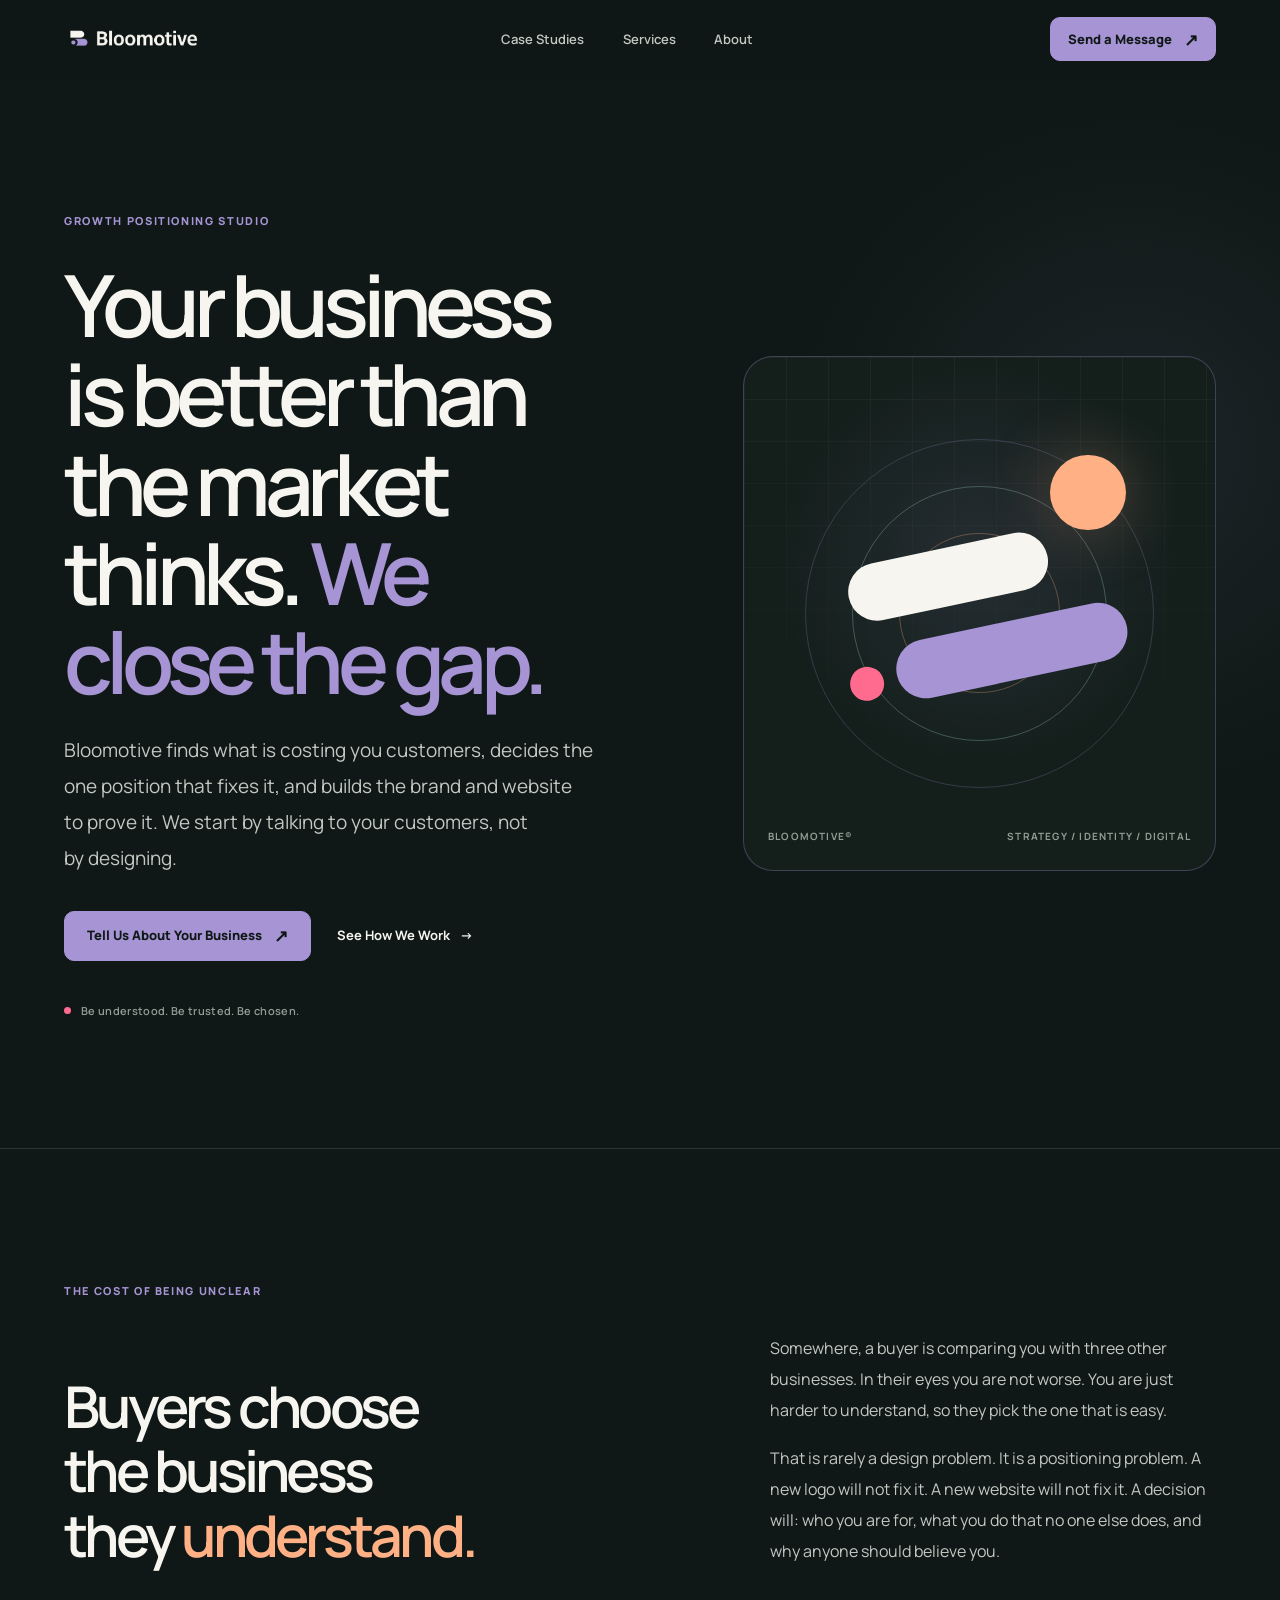
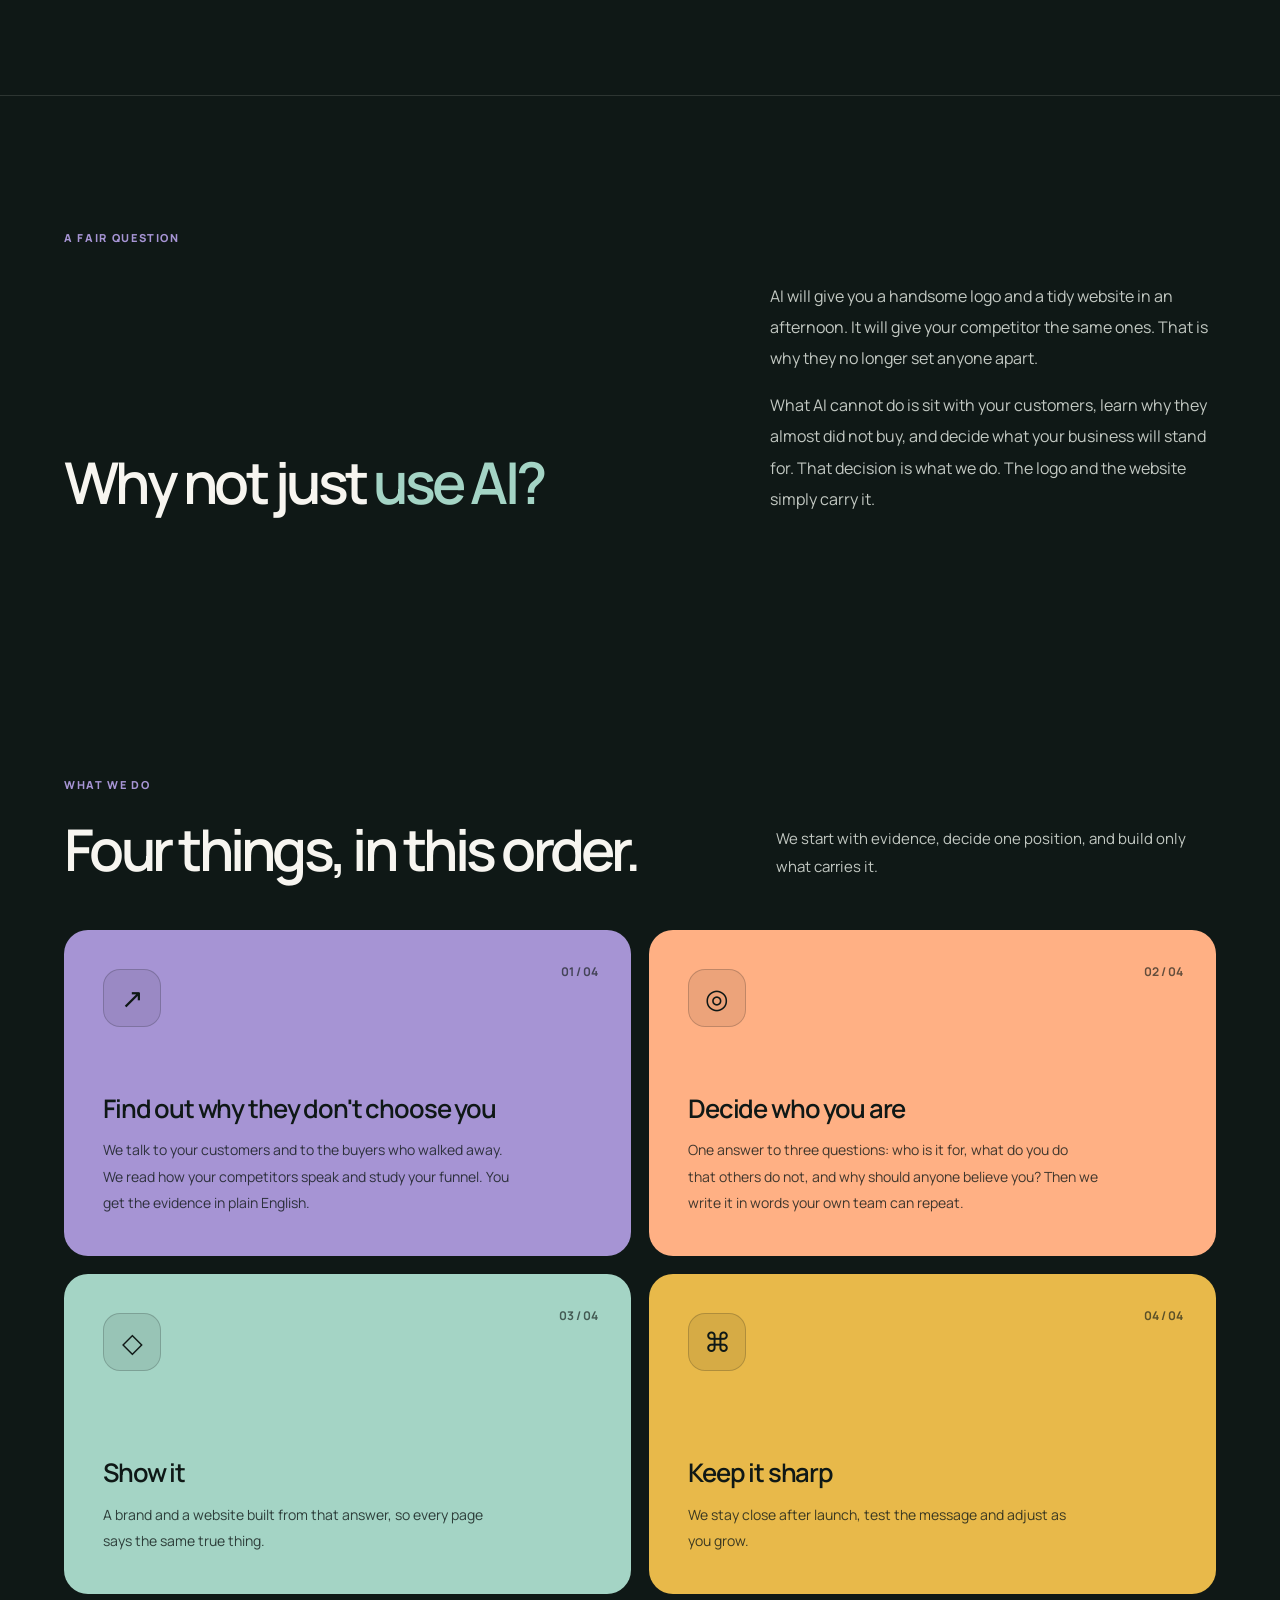
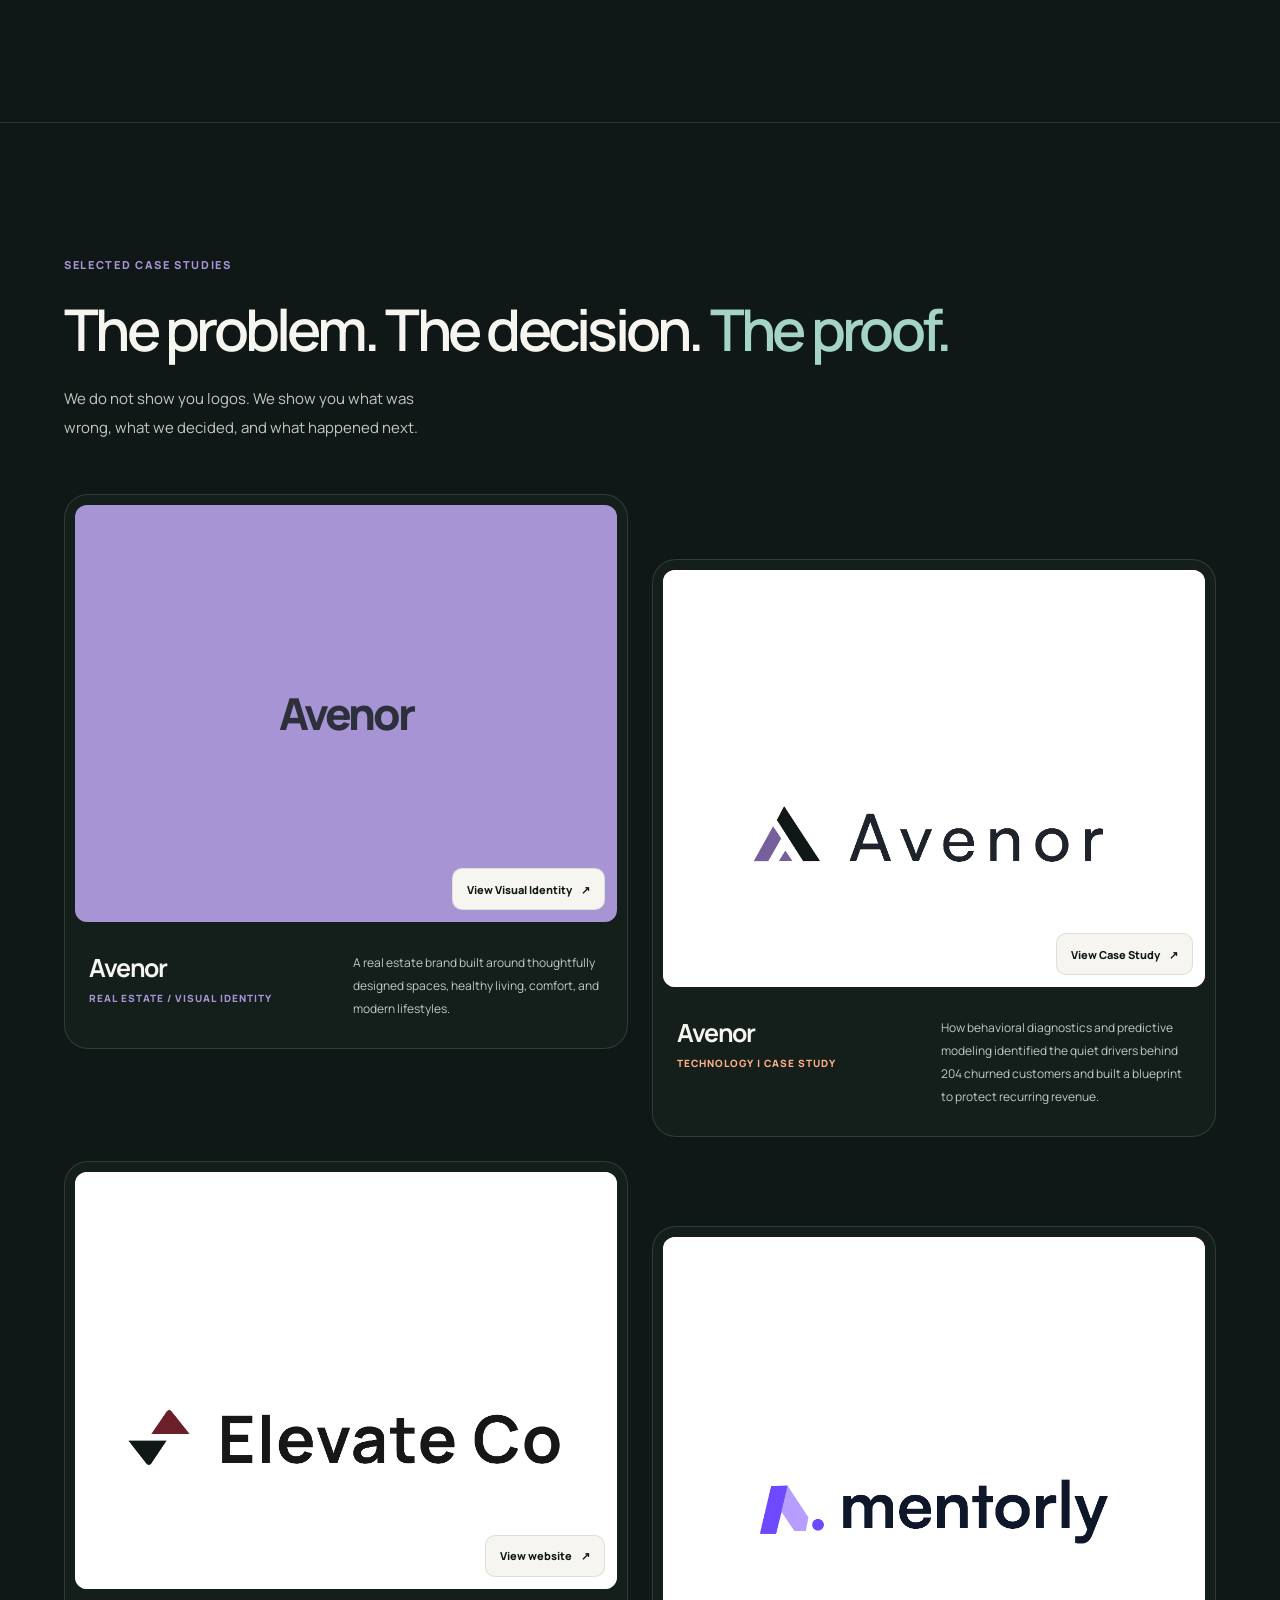
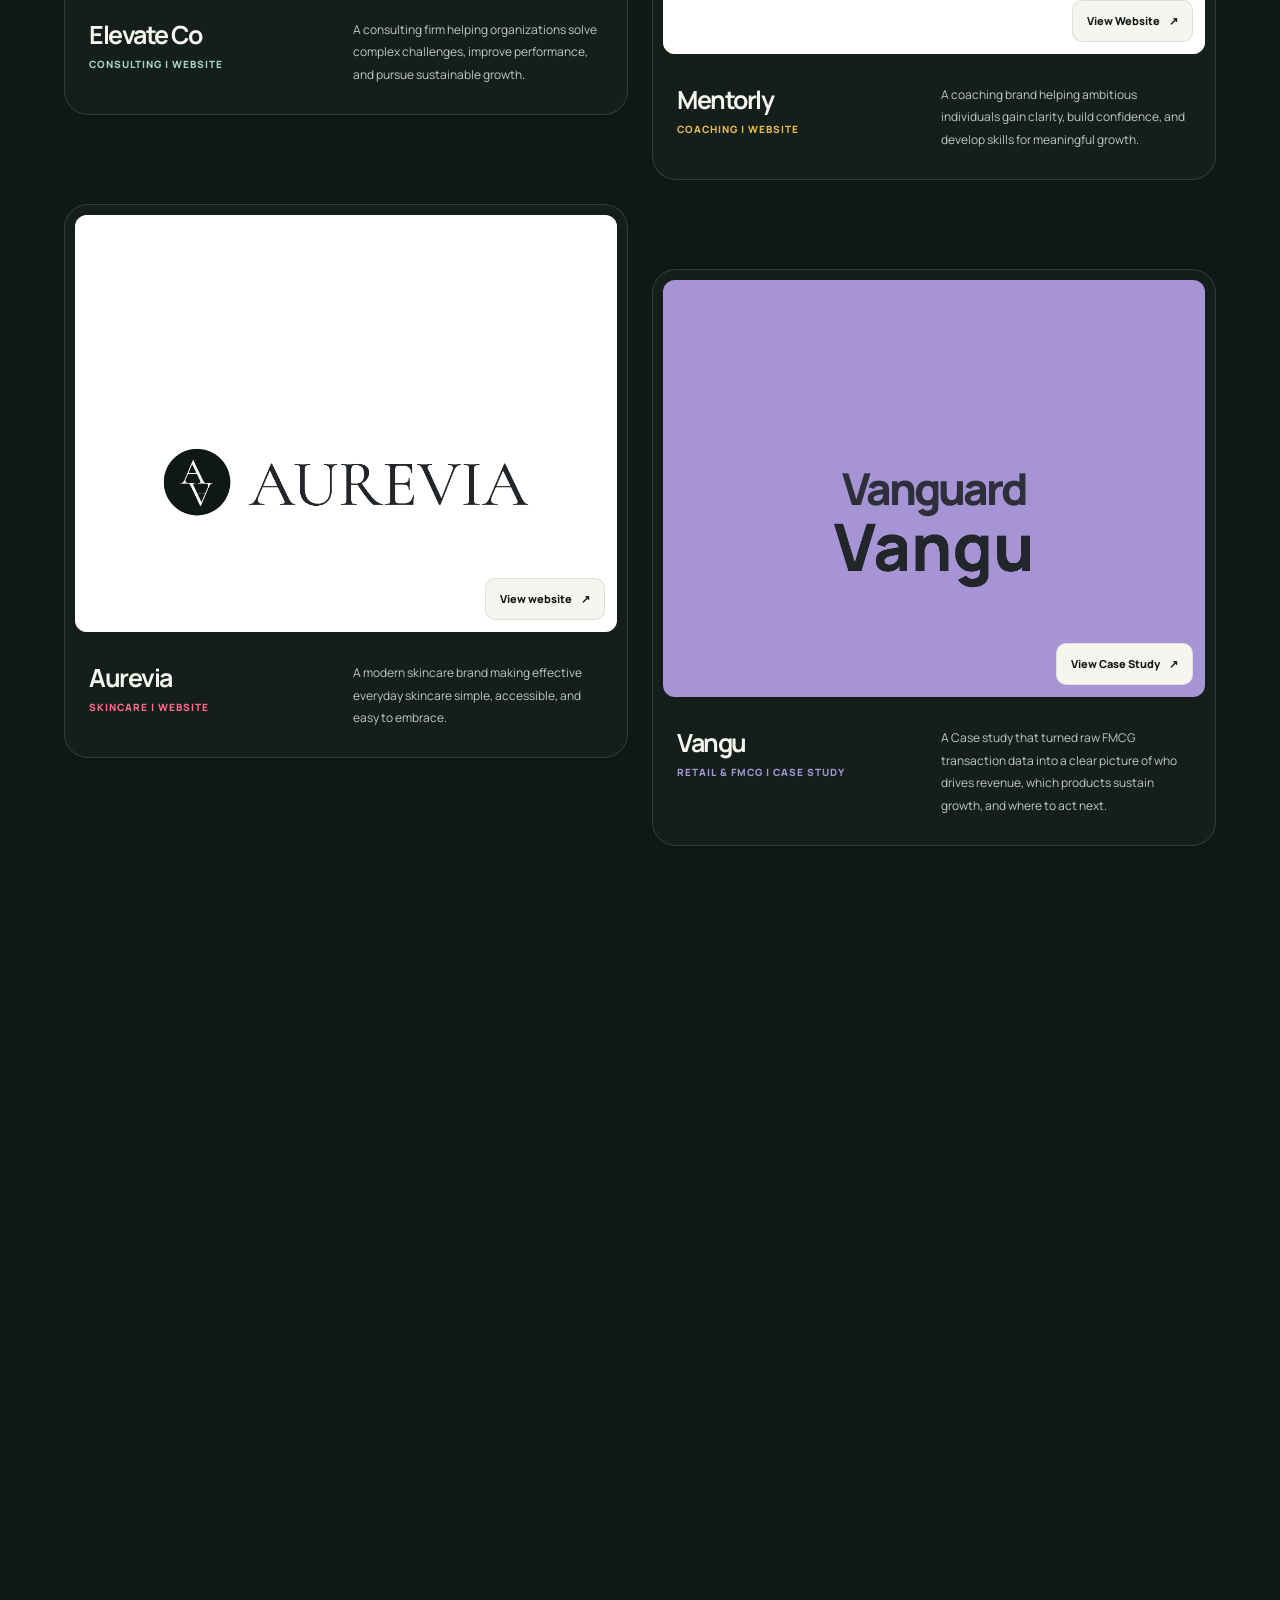
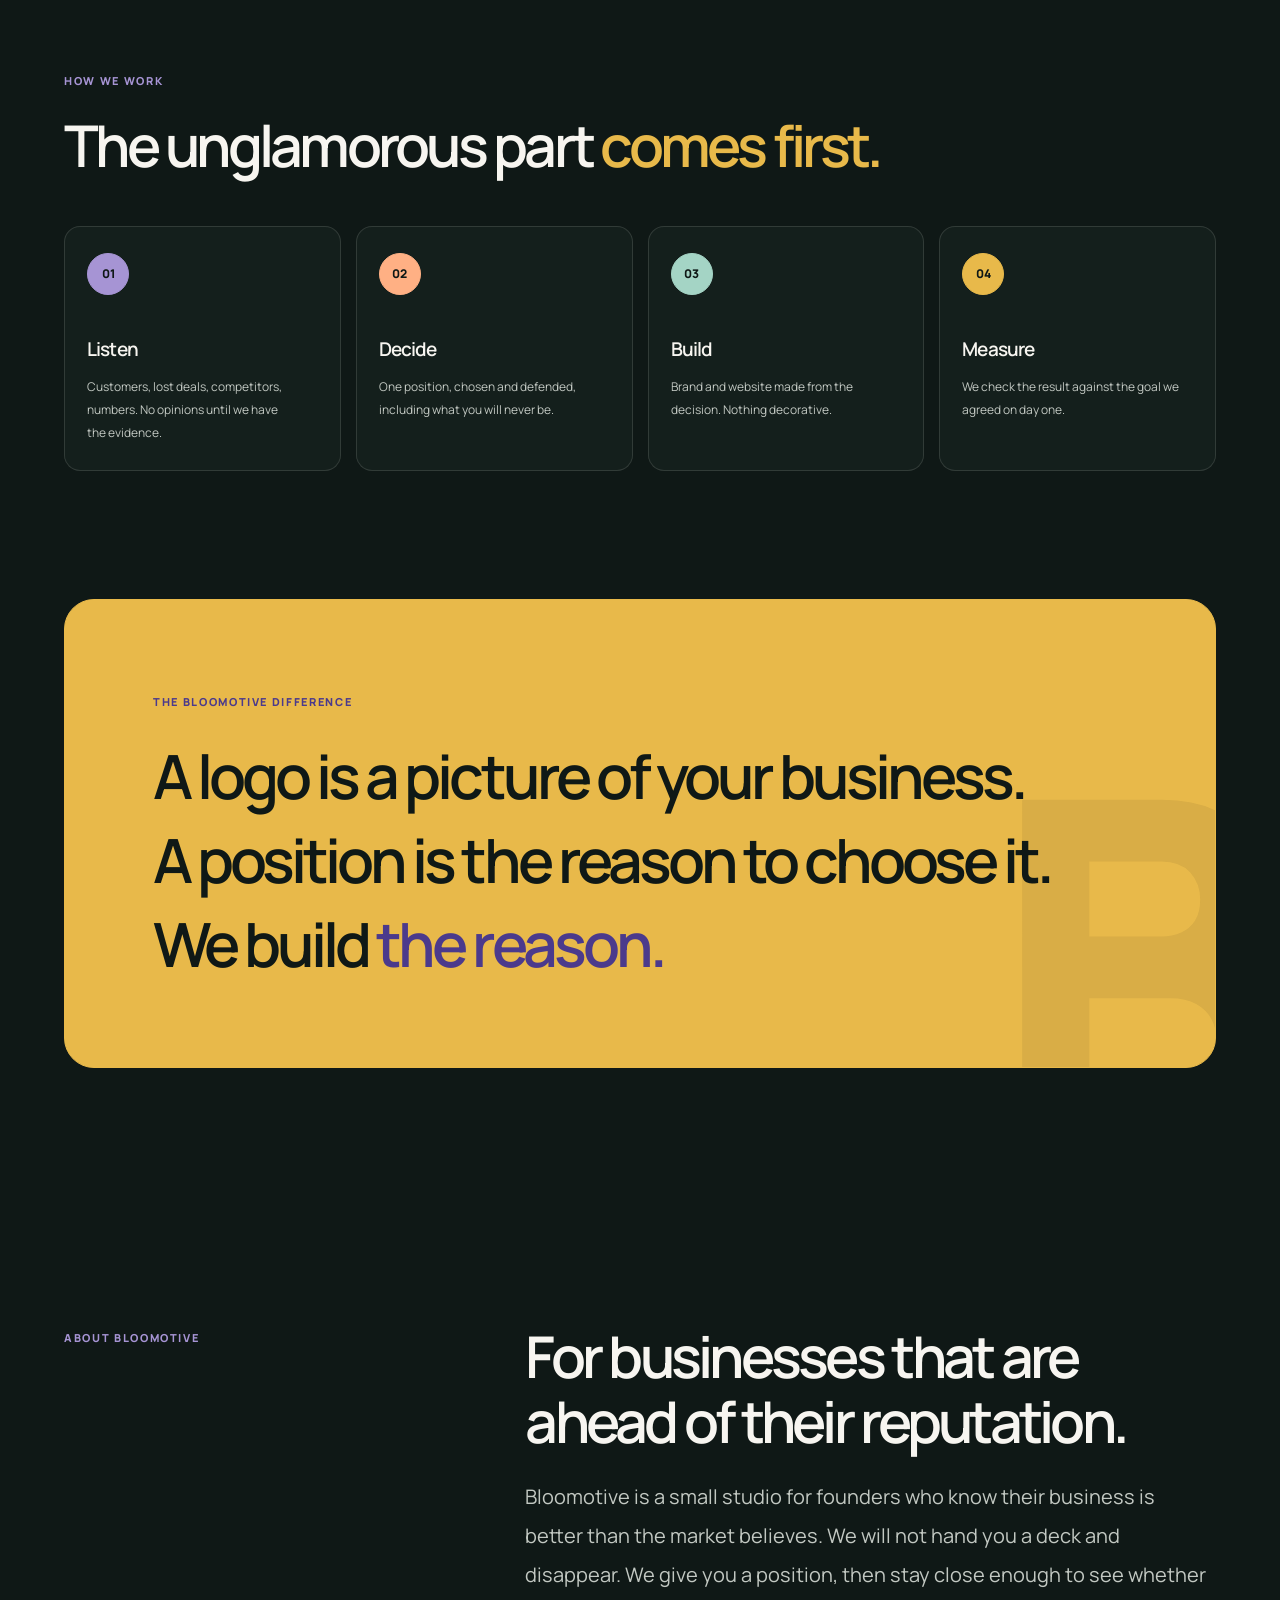
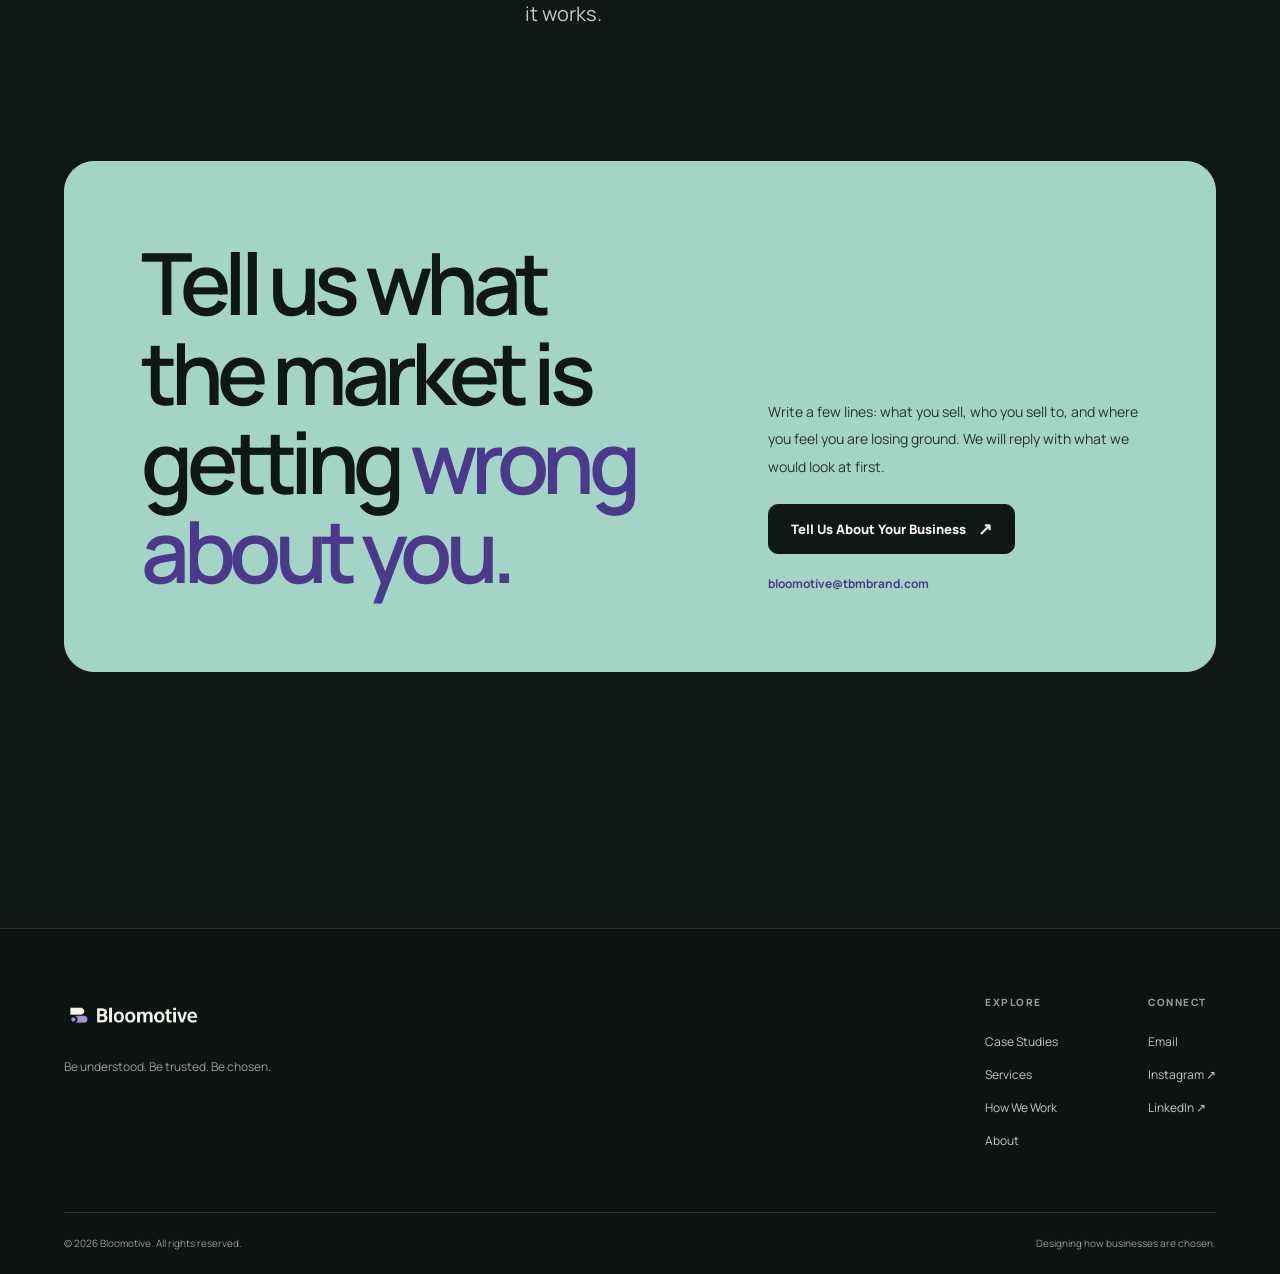
==== index.html @ 2bc472ba "Update index.html" ====
<!DOCTYPE html>
<html lang="en">
<head>
  <meta charset="UTF-8">
  <meta name="viewport" content="width=device-width, initial-scale=1.0">

  <title>Bloomotive | Growth Positioning Studio</title>
  <meta name="description" content="Your business is better than the market thinks. Bloomotive finds what is costing you customers, sets the one position that fixes it, and builds the brand and website to prove it.">
  <meta name="theme-color" content="#0F1816">
  <meta name="color-scheme" content="dark">

  <link rel="canonical" href="https://tbmbrand.com/">
  <link rel="icon" type="image/png" href="/images/bloomotive icon.png">
  <link rel="apple-touch-icon" href="/images/bloomotive icon.png">

  <meta property="og:title" content="Bloomotive | Growth Positioning Studio">
  <meta property="og:description" content="Your business is better than the market thinks. We find what is costing you customers and set the position that fixes it.">
  <meta property="og:type" content="website">
  <meta property="og:url" content="https://tbmbrand.com/">
  <meta property="og:site_name" content="Bloomotive">

  <meta name="twitter:card" content="summary_large_image">
  <meta name="twitter:title" content="Bloomotive | Growth Positioning Studio">
  <meta name="twitter:description" content="Be understood. Be trusted. Be chosen. A growth positioning studio for businesses ahead of their reputation.">

  <link rel="preconnect" href="https://fonts.googleapis.com">
  <link rel="preconnect" href="https://fonts.gstatic.com" crossorigin>
  <link href="https://fonts.googleapis.com/css2?family=Manrope:wght@400;500;600;700;800&display=swap" rel="stylesheet">

  <script type="application/ld+json">
  {
    "@context": "https://schema.org",
    "@type": "WebSite",
    "name": "Bloomotive",
    "url": "https://tbmbrand.com/"
  }
  </script>

  <script type="application/ld+json">
  {
    "@context": "https://schema.org",
    "@type": "Organization",
    "name": "Bloomotive",
    "url": "https://tbmbrand.com/",
    "logo": "https://tbmbrand.com/images/bloomotive icon.png",
    "email": "bloomotive@tbmbrand.com"
  }
  </script>

  <style>
    :root {
      --bg: #0F1816;
      --lavender: #A694D4;
      --paper: #F7F5F0;

      /* Complementary palette (Clay-inspired) */
      --peach: #FFB084;
      --mint: #A4D4C5;
      --ochre: #E8B94A;
      --pink: #FF6B8E;
      --violet-deep: #4B3A8C;

      --surface: #141F1C;
      --surface-raised: #192521;
      --surface-hover: #202D27;

      --text: #F7F5F0;
      --body: #C2C8C2;
      --muted: #929D95;
      --line: rgba(247, 245, 240, 0.13);
      --lavender-soft: rgba(166, 148, 212, 0.12);
      --lavender-border: rgba(166, 148, 212, 0.3);

      --font: "Manrope", sans-serif;

      --radius-sm: 10px;
      --radius-md: 16px;
      --radius-lg: 24px;
      --radius-xl: 30px;

      --gutter: clamp(20px, 5vw, 64px);
      --section: clamp(76px, 10vw, 132px);
      --ease: cubic-bezier(0.22, 1, 0.36, 1);
    }

    *,
    *::before,
    *::after {
      box-sizing: border-box;
    }

    html {
      scroll-behavior: smooth;
      scroll-padding-top: 100px;
    }

    body {
      margin: 0;
      background: var(--bg);
      color: var(--body);
      font-family: var(--font);
      font-size: 15px;
      line-height: 1.75;
      -webkit-font-smoothing: antialiased;
      overflow-x: hidden;
    }

    body.menu-open {
      overflow: hidden;
    }

    ::selection {
      background: var(--lavender);
      color: var(--bg);
    }

    img {
      display: block;
      max-width: 100%;
    }

    a {
      color: inherit;
      text-decoration: none;
    }

    button {
      font: inherit;
    }

    h1, h2, h3, p, ul, figure {
      margin: 0;
      padding: 0;
    }

    ul {
      list-style: none;
    }

    h1, h2, h3 {
      color: var(--text);
      font-weight: 600;
      text-wrap: balance;
    }

    p {
      text-wrap: pretty;
    }

    :focus-visible {
      outline: 2px solid var(--lavender);
      outline-offset: 5px;
      border-radius: 5px;
    }

    .container {
      width: 100%;
      max-width: 1320px;
      margin-inline: auto;
      padding-inline: var(--gutter);
    }

    .section {
      padding-block: var(--section);
    }

    .skip {
      position: absolute;
      top: -80px;
      left: 20px;
      z-index: 300;
      padding: 12px 18px;
      border-radius: var(--radius-sm);
      background: var(--lavender);
      color: var(--bg);
    }

    .skip:focus {
      top: 15px;
    }

    /* Typography */

    .display-xl {
      font-size: clamp(2.8rem, 6.7vw, 6rem);
      line-height: 1.04;
      letter-spacing: -0.075em;
    }

    .display-lg {
      font-size: clamp(2.2rem, 4.5vw, 4rem);
      line-height: 1.12;
      letter-spacing: -0.065em;
    }

    .display-md {
      font-size: clamp(1.8rem, 3vw, 2.7rem);
      line-height: 1.2;
      letter-spacing: -0.05em;
    }

    .display-sm {
      font-size: clamp(1.35rem, 2vw, 1.8rem);
      line-height: 1.3;
      letter-spacing: -0.045em;
    }

    .accent {
      color: var(--lavender);
    }

    .accent-peach {
      color: var(--peach);
    }

    .accent-mint {
      color: var(--mint);
    }

    .accent-ochre {
      color: var(--ochre);
    }

    .eyebrow {
      
      align-items: center;
      gap: 10px;
      color: var(--lavender);
      font-size: 11px;
      font-weight: 800;
      letter-spacing: 0.15em;
      text-transform: uppercase;
    }

    .eyebrow::before {
      content: "";
      width: 22px;
      height: 1px;
      background: var(--lavender);
      display: none;
    }

    /* Buttons */

    .btn {
      display: inline-flex;
      align-items: center;
      justify-content: center;
      gap: 12px;
      min-height: 50px;
      padding: 14px 22px;
      border: 1px solid var(--lavender);
      border-radius: var(--radius-sm);
      background: var(--lavender);
      color: var(--bg);
      font-size: 13px;
      font-weight: 800;
      line-height: 1.4;
      cursor: pointer;
      transition:
        background 0.25s ease,
        color 0.25s ease,
        border-color 0.25s ease,
        transform 0.25s var(--ease);
    }

    .btn:hover {
      background: var(--paper);
      border-color: var(--paper);
      transform: translateY(-2px);
    }

    .btn-arrow {
      font-size: 17px;
      line-height: 1;
    }

    .text-link {
      display: inline-flex;
      align-items: center;
      gap: 10px;
      padding-block: 10px;
      color: var(--text);
      font-size: 13px;
      font-weight: 700;
      transition: color 0.2s ease;
    }

    .text-link:hover {
      color: var(--peach);
    }

    /* Brand */

    .logo {
      display: inline-flex;
      align-items: center;
      gap: 11px;
      min-height: 44px;
      color: var(--text);
      font-size: 22px;
      font-weight: 800;
      letter-spacing: -0.065em;
      white-space: nowrap;
    }

    .logo {
  display: inline-flex;
  align-items: center;
  flex-shrink: 0;
}

.logo-image {
  display: block;
  width: 140px;
  height: auto;
  max-height: 52px;
  object-fit: contain;
  object-position: left center;
}

@media (max-width: 560px) {
  .logo-image {
    width: 130px;
    max-height: 44px;
  }
}

    .logo-mark {
      position: relative;
      width: 29px;
      height: 25px;
      flex: none;
    }

    .logo-mark::before,
    .logo-mark::after {
      position: absolute;
      content: "";
      border-radius: 999px;
    }

    .logo-mark::before {
      top: 0;
      left: 0;
      width: 21px;
      height: 10px;
      background: var(--paper);
    }

    .logo-mark::after {
      right: 0;
      bottom: 0;
      width: 23px;
      height: 11px;
      background: var(--lavender);
    }

    .logo-mark i {
      position: absolute;
      bottom: 1px;
      left: 0;
      width: 6px;
      height: 6px;
      border-radius: 50%;
      background: var(--paper);
    }

    /* Navigation */

    .nav {
      position: sticky;
      top: 0;
      z-index: 100;
      border-bottom: 1px solid transparent;
      background: rgba(15, 24, 22, 0.94);
      backdrop-filter: blur(18px);
      -webkit-backdrop-filter: blur(18px);
      transition: border-color 0.3s ease;
    }

    .nav.scrolled {
      border-color: var(--line);
    }

    .nav-inner {
      display: flex;
      align-items: center;
      justify-content: space-between;
      gap: 24px;
      min-height: 78px;
    }

    .nav-links {
      display: flex;
      align-items: center;
      gap: clamp(20px, 3vw, 40px);
    }

    .nav-links a {
      padding-block: 12px;
      color: var(--body);
      font-size: 13px;
      font-weight: 600;
      transition: color 0.2s ease;
    }

    .nav-links a:hover,
    .nav-links a[aria-current="location"] {
      color: var(--peach);
    }

    .nav-right {
      display: flex;
      align-items: center;
      gap: 12px;
    }

    .nav .btn {
      min-height: 44px;
      padding: 11px 17px;
    }

    .menu-btn {
      display: none;
      width: 46px;
      height: 46px;
      align-items: center;
      justify-content: center;
      border: 1px solid var(--line);
      border-radius: 50%;
      background: var(--surface);
      color: var(--text);
      cursor: pointer;
    }

    .menu-icon,
    .menu-icon::before {
      display: block;
      width: 18px;
      height: 2px;
      border-radius: 2px;
      background: var(--text);
    }

    .menu-icon {
      position: relative;
    }

    .menu-icon::before {
      position: absolute;
      top: -6px;
      content: "";
    }

    .menu-btn[aria-expanded="true"] .menu-icon {
      transform: rotate(45deg);
    }

    .menu-btn[aria-expanded="true"] .menu-icon::before {
      top: 0;
      transform: rotate(90deg);
    }

    /* Hero */

    .hero {
      position: relative;
      padding-block: clamp(68px, 10vw, 132px) var(--section);
      overflow: hidden;
    }

    .hero::before {
      position: absolute;
      top: 2%;
      right: -16%;
      width: 55vw;
      height: 55vw;
      max-width: 760px;
      max-height: 760px;
      border-radius: 50%;
      background: radial-gradient(
        circle,
        rgba(166, 148, 212, 0.10),
        rgba(166, 148, 212, 0.025) 48%,
        transparent 72%
      );
      content: "";
      pointer-events: none;
    }

    .hero-grid {
      position: relative;
      display: grid;
      grid-template-columns: minmax(0, 1.12fr) minmax(300px, 0.88fr);
      align-items: center;
      gap: clamp(36px, 6vw, 90px);
    }

    .hero h1 {
      max-width: 850px;
      margin-top: 27px;
    }

    .hero-copy {
      max-width: 540px;
      margin-top: 26px;
      color: var(--body);
      font-size: clamp(16px, 1.6vw, 19px);
      line-height: 1.9;
    }

    .hero-actions {
      display: flex;
      align-items: center;
      flex-wrap: wrap;
      gap: 16px 26px;
      margin-top: 34px;
    }

    .hero-note {
      display: flex;
      align-items: center;
      gap: 10px;
      margin-top: 40px;
      color: var(--muted);
      font-size: 11px;
      font-weight: 600;
      letter-spacing: 0.03em;
    }

    .hero-note::before {
      width: 7px;
      height: 7px;
      border-radius: 50%;
      background: var(--pink);
      content: "";
    }

    /* Abstract brand illustration */

    .scene {
      position: relative;
      display: grid;
      place-items: center;
      width: 100%;
      max-width: 520px;
      aspect-ratio: 0.92;
      margin-inline: auto;
      overflow: hidden;
      isolation: isolate;
      border: 1px solid var(--lavender-border);
      border-radius: var(--radius-xl);
      background:
        radial-gradient(
          circle at 50% 40%,
          rgba(166, 148, 212, 0.12),
          transparent 52%
        ),
        var(--surface);
    }

    .scene-grid {
      position: absolute;
      inset: 0;
      background-image:
        linear-gradient(var(--line) 1px, transparent 1px),
        linear-gradient(90deg, var(--line) 1px, transparent 1px);
      background-size: 42px 42px;
      opacity: 0.32;
      mask-image: linear-gradient(to bottom, black, transparent 90%);
    }

    .scene-ring {
      position: absolute;
      width: 74%;
      aspect-ratio: 1;
      border: 1px solid rgba(166, 148, 212, 0.23);
      border-radius: 50%;
    }

    .scene-ring.ring-two {
      width: 54%;
      border-color: rgba(164, 212, 197, 0.3);
    }

    .scene-ring.ring-three {
      width: 34%;
      border-color: rgba(255, 176, 132, 0.3);
    }

    .scene-orb {
      position: absolute;
      top: 19%;
      right: 19%;
      width: 16%;
      aspect-ratio: 1;
      border-radius: 50%;
      background: var(--peach);
      box-shadow: 0 0 65px rgba(255, 176, 132, 0.28);
    }

    .scene-mark {
      position: relative;
      width: 60%;
      height: 37%;
      transform: rotate(-12deg);
      animation: float 7s ease-in-out infinite;
    }

    .scene-pill {
      position: absolute;
      height: 31%;
      border-radius: 999px;
    }

    .scene-pill.top {
      top: 12%;
      left: 6%;
      width: 72%;
      background: var(--paper);
    }

    .scene-pill.bottom {
      right: 0;
      bottom: 12%;
      width: 83%;
      background: var(--lavender);
    }

    .scene-dot {
      position: absolute;
      bottom: 17%;
      left: 0;
      width: 12%;
      aspect-ratio: 1;
      border-radius: 50%;
      background: var(--pink);
    }

    .scene-caption {
      position: absolute;
      right: 24px;
      bottom: 24px;
      left: 24px;
      display: flex;
      justify-content: space-between;
      gap: 12px;
      color: var(--muted);
      font-size: 10px;
      font-weight: 700;
      letter-spacing: 0.12em;
      text-transform: uppercase;
    }

    /* Perception gap */

    .gap-section {
      border-top: 1px solid var(--line);
    }

    .gap-grid {
      display: grid;
      grid-template-columns: minmax(0, 1.15fr) minmax(0, 0.85fr);
      align-items: end;
      gap: clamp(32px, 8vw, 120px);
      margin-top: 30px;
    }

    .gap-grid h2 {
      max-width: 800px;
    }

    .gap-copy {
      max-width: 490px;
      font-size: 16px;
      line-height: 1.95;
    }

    /* Services */

    .section-head {
      display: flex;
      align-items: end;
      justify-content: space-between;
      flex-wrap: wrap;
      gap: 24px 48px;
      margin-bottom: 48px;
    }

    .section-head > p {
      max-width: 440px;
      font-size: 15px;
      line-height: 1.9;
    }

    .services-grid {
      display: grid;
      grid-template-columns: repeat(2, minmax(0, 1fr));
      gap: 18px;
    }

    .service {
      --card: var(--lavender);
      position: relative;
      display: flex;
      flex-direction: column;
      justify-content: space-between;
      gap: 55px;
      min-height: 320px;
      padding: clamp(24px, 3vw, 38px);
      overflow: hidden;
      border: 1px solid transparent;
      border-radius: var(--radius-lg);
      background: var(--card);
      transition:
        border-color 0.3s ease,
        transform 0.4s var(--ease);
    }

    .service:nth-child(1) { --card: var(--lavender); }
    .service:nth-child(2) { --card: var(--peach); }
    .service:nth-child(3) { --card: var(--mint); }
    .service:nth-child(4) { --card: var(--ochre); }

    .service:hover {
      transform: translateY(-4px);
      border-color: var(--bg);
    }

    .service-number {
      position: absolute;
      top: 30px;
      right: 32px;
      color: rgba(15, 24, 22, 0.65);
      font-size: 12px;
      font-weight: 700;
    }

    .service-symbol {
      display: grid;
      width: 58px;
      height: 58px;
      place-items: center;
      border: 1px solid rgba(15, 24, 22, 0.2);
      border-radius: 17px;
      background: rgba(15, 24, 22, 0.08);
      color: var(--bg);
      font-size: 27px;
      line-height: 1;
    }

    .service h3 {
      margin-top: 10px;
      color: var(--bg);
    }

    .service p {
      max-width: 410px;
      margin-top: 12px;
      color: rgba(15, 24, 22, 0.8);
      font-size: 14px;
      line-height: 1.9;
    }

    /* Case studies */

    .work-section {
      border-top: 1px solid var(--line);
    }

    .work-header {
      align-items: end;
      margin-bottom: 52px;
    }

    .work-header h2 {
      margin-top: 20px;
    }

    .work-header > p {
      max-width: 390px;
    }

    .projects {
      display: grid;
      grid-template-columns: repeat(2, minmax(0, 1fr));
      gap: 24px;
      align-items: start;
    }

    .project {
      --c: var(--lavender);
      min-width: 0;
      overflow: hidden;
      border: 1px solid var(--line);
      border-radius: var(--radius-lg);
      background: var(--surface);
      transition:
        border-color 0.3s ease,
        transform 0.4s var(--ease);
    }

    .project:nth-child(5n+1) { --c: var(--lavender); }
    .project:nth-child(5n+2) { --c: var(--peach); }
    .project:nth-child(5n+3) { --c: var(--mint); }
    .project:nth-child(5n+4) { --c: var(--ochre); }
    .project:nth-child(5n+5) { --c: var(--pink); }

    .project:nth-child(even) {
      margin-top: 65px;
    }

    .project:hover {
      transform: translateY(-5px);
      border-color: var(--c);
    }

    
.project-image {
position: relative;
display: grid;
place-items: center;
aspect-ratio: 1.3 / 1;
margin: 10px;
overflow: hidden;
isolation: isolate;
border-radius: 12px;
background: var(--c);
}

/* Fallback project name */
.project-image::before {
position: absolute;
z-index: 0;
content: attr(data-name);
color: #0F1816;
font-size: clamp(24px, 4vw, 44px);
font-weight: 800;
letter-spacing: -0.07em;
opacity: 0.8;
}

/* Project images */
.project-image img {
position: relative;
z-index: 1;
display: block;
width: 100%;
height: 100%;
object-fit: contain;
transition: transform 0.8s var(--ease);
}

.project:hover .project-image img {
transform: scale(1.035);
}


    .project:hover .project-image img {
      transform: scale(1.035);
    }

    .project-view {
      position: absolute;
      right: 12px;
      bottom: 12px;
      z-index: 2;
      display: inline-flex;
      align-items: center;
      gap: 9px;
      min-height: 42px;
      padding: 10px 14px;
      border: 1px solid rgba(15, 24, 22, 0.1);
      border-radius: var(--radius-sm);
      background: var(--paper);
      color: var(--bg);
      font-size: 11px;
      font-weight: 800;
      transition:
        background 0.25s ease,
        color 0.25s ease,
        transform 0.25s ease;
    }

    .project-view:hover {
      transform: translateY(-2px);
      background: var(--bg);
      color: var(--paper);
    }

    .project-info {
      display: flex;
      justify-content: space-between;
      align-items: start;
      flex-wrap: wrap;
      gap: 16px 24px;
      padding: 20px 24px 27px;
    }

    .project-name {
      font-size: clamp(19px, 2.1vw, 25px);
      font-weight: 700;
      letter-spacing: -0.06em;
      line-height: 1.3;
    }

    .project-category {
      margin-top: 5px;
      color: var(--c);
      font-size: 10px;
      font-weight: 800;
      letter-spacing: 0.1em;
      text-transform: uppercase;
    }

    .project-description {
      max-width: 250px;
      font-size: 12px;
      line-height: 1.9;
    }

    /* Process */

    .process-grid {
      display: grid;
      grid-template-columns: repeat(4, minmax(0, 1fr));
      gap: 15px;
    }

    .step {
      --c: var(--lavender);
      min-width: 0;
      padding: 26px 22px;
      border: 1px solid var(--line);
      border-radius: var(--radius-md);
      background: var(--surface);
    }

    .step:nth-child(1) { --c: var(--lavender); }
    .step:nth-child(2) { --c: var(--peach); }
    .step:nth-child(3) { --c: var(--mint); }
    .step:nth-child(4) { --c: var(--ochre); }

    .step-number {
      display: grid;
      width: 42px;
      height: 42px;
      place-items: center;
      border: 1px solid var(--c);
      border-radius: 50%;
      background: var(--c);
      color: var(--bg);
      font-size: 12px;
      font-weight: 800;
    }

    .step h3 {
      margin-top: 38px;
      font-size: 19px;
      letter-spacing: -0.045em;
    }

    .step p {
      margin-top: 10px;
      font-size: 12px;
      line-height: 1.9;
    }

    /* Brand statement */

    .statement {
      position: relative;
      padding: clamp(35px, 7vw, 88px);
      overflow: hidden;
      border: 1px solid var(--ochre);
      border-radius: var(--radius-xl);
      background: var(--ochre);
    }

    .statement::after {
      position: absolute;
      right: -3%;
      bottom: -30%;
      content: "B";
      color: rgba(15, 24, 22, 0.07);
      font-size: clamp(260px, 38vw, 520px);
      font-weight: 800;
      letter-spacing: -0.1em;
      line-height: 1;
      pointer-events: none;
    }

    .statement-content {
      position: relative;
      z-index: 1;
    }

    .statement .eyebrow {
      color: var(--violet-deep);
    }

    .statement p {
      max-width: 950px;
      color: var(--bg);
      font-size: clamp(27px, 5vw, 61px);
      font-weight: 600;
      line-height: 1.18;
      letter-spacing: -0.065em;
    }

    .statement .accent {
      color: var(--violet-deep);
    }

    .statement p + p {
      margin-top: 12px;
    }

    /* About */

    .about-grid {
      display: grid;
      grid-template-columns: minmax(0, 0.7fr) minmax(0, 1.3fr);
      gap: clamp(30px, 7vw, 110px);
    }

    .about-copy {
      max-width: 720px;
      margin-top: 24px;
      font-size: clamp(16px, 1.8vw, 20px);
      line-height: 1.95;
    }

    /* Contact */

    .contact {
      position: relative;
      padding: clamp(30px, 6vw, 76px);
      overflow: hidden;
      border: 1px solid var(--mint);
      border-radius: var(--radius-xl);
      background: var(--mint);
    }

    .contact-inner {
      position: relative;
      z-index: 1;
      display: grid;
      grid-template-columns: minmax(0, 1.2fr) minmax(0, 0.8fr);
      align-items: end;
      gap: 35px 70px;
    }

    .contact h2 {
      max-width: 700px;
      color: var(--bg);
    }

    .contact .accent {
      color: var(--violet-deep);
    }

    .contact-copy {
      max-width: 430px;
      color: rgba(15, 24, 22, 0.85);
      font-size: 14px;
      line-height: 1.95;
    }

    .contact .btn {
      margin-top: 24px;
      border-color: var(--bg);
      background: var(--bg);
      color: var(--paper);
    }

    .contact .btn:hover {
      border-color: var(--paper);
      background: var(--paper);
      color: var(--bg);
    }

    .contact-email {
      display: block;
      width: fit-content;
      margin-top: 18px;
      color: var(--violet-deep);
      font-size: 12px;
      font-weight: 700;
      overflow-wrap: anywhere;
    }

    /* Footer */

    .foot {
      margin-top: var(--section);
      border-top: 1px solid var(--line);
      background: #0C1311;
    }

    .foot-top {
      display: flex;
      justify-content: space-between;
      flex-wrap: wrap;
      gap: 45px;
      padding-block: 65px 55px;
    }

    .foot-brand p {
      margin-top: 13px;
      color: var(--muted);
      font-size: 12px;
    }

    .foot-links {
      display: flex;
      flex-wrap: wrap;
      gap: clamp(35px, 7vw, 95px);
    }

    .foot-col h2 {
      margin-bottom: 13px;
      color: var(--muted);
      font-family: var(--font);
      font-size: 10px;
      font-weight: 800;
      letter-spacing: 0.15em;
      text-transform: uppercase;
    }

    .foot-col a {
      display: block;
      padding-block: 6px;
      color: var(--body);
      font-size: 12px;
      transition: color 0.2s ease;
    }

    .foot-col a:hover {
      color: var(--peach);
    }

    .foot-base {
      display: flex;
      justify-content: space-between;
      flex-wrap: wrap;
      gap: 12px;
      padding-block: 22px;
      border-top: 1px solid var(--line);
      color: var(--muted);
      font-size: 10px;
    }

    /* Motion */

    .reveal {
      opacity: 1;
      transform: none;
    }

    @media (prefers-reduced-motion: no-preference) {
      .js-ready .reveal {
        opacity: 0;
        transform: translateY(20px);
        transition:
          opacity 0.7s var(--ease),
          transform 0.7s var(--ease);
      }

      .js-ready .reveal.in {
        opacity: 1;
        transform: translateY(0);
      }

      .rise {
        animation: rise 0.8s var(--ease) both;
        animation-delay: calc(var(--i, 0) * 110ms);
      }

      @keyframes rise {
        from {
          opacity: 0;
          transform: translateY(22px);
        }
        to {
          opacity: 1;
          transform: translateY(0);
        }
      }

      @keyframes float {
        0%, 100% {
          transform: rotate(-12deg) translateY(0);
        }
        50% {
          transform: rotate(-9deg) translateY(-9px);
        }
      }
    }

    /* Tablet */

    @media (max-width: 1024px) {
      .hero-grid {
        grid-template-columns: minmax(0, 1fr) minmax(260px, 0.8fr);
        gap: 35px;
      }

      .process-grid {
        grid-template-columns: repeat(2, minmax(0, 1fr));
      }

      .project-info {
        flex-direction: column;
      }

      .project-description {
        max-width: 100%;
      }
    }

    /* Mobile navigation and layout */

    @media (max-width: 820px) {
      .nav-inner {
        min-height: 70px;
      }

      .nav-links {
        display: none;
      }

      .nav-links.mobile-open {
        position: absolute;
        top: calc(100% + 8px);
        right: var(--gutter);
        left: var(--gutter);
        display: flex;
        flex-direction: column;
        align-items: stretch;
        gap: 0;
        padding: 12px;
        border: 1px solid var(--line);
        border-radius: var(--radius-md);
        background: #141F1C;
        box-shadow: 0 24px 55px rgba(0, 0, 0, 0.35);
      }

      .nav-links.mobile-open a {
        padding: 15px 13px;
        border-radius: 8px;
        color: var(--text);
        font-size: 14px;
      }

      .nav-links.mobile-open a:hover {
        background: var(--surface-hover);
        color: var(--peach);
      }

      .menu-btn {
        display: inline-flex;
      }

      .nav .nav-right > .btn {
        display: none;
      }

      .hero-grid,
      .gap-grid,
      .about-grid,
      .contact-inner {
        grid-template-columns: minmax(0, 1fr);
      }

      .hero-grid {
        gap: 45px;
      }

      .hero h1 {
        max-width: 700px;
      }

      .scene {
        max-width: 470px;
      }

      .services-grid,
      .projects {
        grid-template-columns: minmax(0, 1fr);
      }

      .project:nth-child(even) {
        margin-top: 0;
      }

      .project-info {
        flex-direction: row;
      }

      .project-description {
        max-width: 290px;
      }

      .gap-grid {
        gap: 24px;
      }

      .contact-inner {
        gap: 25px;
      }
    }

    @media (max-width: 560px) {
      .section {
        padding-block: 78px;
      }

      .hero {
        padding-top: 70px;
      }

      .display-xl {
        font-size: clamp(40px, 11vw, 58px);
      }

      .hero-copy {
        font-size: 15px;
      }

      .hero-actions {
        align-items: stretch;
        flex-direction: column;
      }

      .hero-actions .btn {
        width: 100%;
      }

      .hero-actions .text-link {
        align-self: flex-start;
      }

      .hero-note {
        margin-top: 25px;
      }

      .scene {
        border-radius: 20px;
      }

      .services-grid {
        gap: 13px;
      }

      .service {
        min-height: 255px;
        gap: 40px;
        padding: 25px;
      }

      .projects {
        gap: 18px;
      }

      .project-image {
        aspect-ratio: 1.12 / 1;
      }

      .project-info {
        flex-direction: column;
        padding: 16px 17px 22px;
      }

      .project-description {
        max-width: none;
      }

      .process-grid {
        grid-template-columns: minmax(0, 1fr);
      }

      .step {
        padding: 23px;
      }

      .step h3 {
        margin-top: 25px;
      }

      .statement {
        padding: 30px 23px;
        border-radius: 20px;
      }

      .statement p {
        font-size: clamp(29px, 8vw, 40px);
      }

      .contact {
        padding: 28px 23px;
        border-radius: 20px;
      }

      .foot-top {
        padding-block: 48px 38px;
      }

      .foot-links {
        width: 100%;
        justify-content: flex-start;
        gap: 45px;
      }

      .foot-base {
        flex-direction: column;
      }
    }

    @media (prefers-reduced-motion: reduce) {
      *,
      *::before,
      *::after {
        scroll-behavior: auto !important;
        animation-duration: 0.01ms !important;
        animation-iteration-count: 1 !important;
        transition-duration: 0.01ms !important;
      }
    }
  </style>
</head>

<body>

<a class="skip" href="#main">Skip to content</a>

<header class="nav" id="nav">
  <div class="container nav-inner">

    <a class="logo" href="#top" aria-label="Bloomotive, back to top">
  <img
    src="hero logo.png"
    alt="Bloomotive"
    class="logo-image"
  >
</a>

    <nav class="nav-links" id="site-navigation" aria-label="Primary navigation">
      <a href="#work">Case Studies</a>
      <a href="#services">Services</a>
      <a href="#about">About</a>
    </nav>

    <div class="nav-right">
      <a class="btn" href="mailto:bloomotive@tbmbrand.com">
        Send a Message <span class="btn-arrow" aria-hidden="true">↗</span>
      </a>

      <button
        class="menu-btn"
        type="button"
        aria-label="Open menu"
        aria-expanded="false"
        aria-controls="site-navigation">
        <span class="menu-icon" aria-hidden="true"></span>
      </button>
    </div>
  </div>
</header>

<main id="main">

  <!-- Hero -->

  <section class="hero" id="top" aria-labelledby="hero-title">
    <div class="container hero-grid">

      <div>
        <span class="eyebrow rise" style="--i:0">
          Growth Positioning Studio
        </span>

        <h1 class="display-xl rise" id="hero-title" style="--i:1">
          Your business is better than the market thinks.
          <span class="accent">We close the gap.</span>
        </h1>

        <p class="hero-copy rise" style="--i:2">
          Bloomotive finds what is costing you customers, decides the one
          position that fixes it, and builds the brand and website to prove
          it. We start by talking to your customers, not by designing.
        </p>

        <div class="hero-actions rise" style="--i:3">
          <a class="btn" href="mailto:bloomotive@tbmbrand.com">
            Tell Us About Your Business
            <span class="btn-arrow" aria-hidden="true">↗</span>
          </a>

          <a class="text-link" href="#process">
            See How We Work <span aria-hidden="true">→</span>
          </a>
        </div>

        <p class="hero-note rise" style="--i:4">
          Be understood. Be trusted. Be chosen.
        </p>
      </div>

      <div
        class="scene rise"
        style="--i:2"
        role="img"
        aria-label="Abstract Bloomotive brand mark in lavender, pink, and off-white against a dark background">

        <div class="scene-grid"></div>
        <div class="scene-ring"></div>
        <div class="scene-ring ring-two"></div>
        <div class="scene-ring ring-three"></div>
        <div class="scene-orb"></div>

        <div class="scene-mark">
          <div class="scene-pill top"></div>
          <div class="scene-pill bottom"></div>
          <div class="scene-dot"></div>
        </div>

        <div class="scene-caption">
          <span>Bloomotive®</span>
          <span>Strategy / Identity / Digital</span>
        </div>
      </div>

    </div>
  </section>

  <!-- The cost of being unclear -->

  <section class="section gap-section" aria-labelledby="gap-title">
    <div class="container">

      <span class="eyebrow reveal">The cost of being unclear</span>

      <div class="gap-grid">
        <h2 class="display-lg reveal" id="gap-title">
          Buyers choose the business they
          <span class="accent-peach">understand.</span>
        </h2>

        <div class="gap-copy reveal">
          <p>
            Somewhere, a buyer is comparing you with three other businesses.
            In their eyes you are not worse. You are just harder to
            understand, so they pick the one that is easy.
          </p>

          <p style="margin-top:16px">
            That is rarely a design problem. It is a positioning problem. A
            new logo will not fix it. A new website will not fix it. A
            decision will: who you are for, what you do that no one else
            does, and why anyone should believe you.
          </p>
        </div>
      </div>

    </div>
  </section>

  <!-- A fair question -->

  <section class="section gap-section" aria-labelledby="ai-title">
    <div class="container">

      <span class="eyebrow reveal">A fair question</span>

      <div class="gap-grid">
        <h2 class="display-lg reveal" id="ai-title">
          Why not just
          <span class="accent-mint">use AI?</span>
        </h2>

        <div class="gap-copy reveal">
          <p>
            AI will give you a handsome logo and a tidy website in an
            afternoon. It will give your competitor the same ones. That is
            why they no longer set anyone apart.
          </p>

          <p style="margin-top:16px">
            What AI cannot do is sit with your customers, learn why they
            almost did not buy, and decide what your business will stand
            for. That decision is what we do. The logo and the website
            simply carry it.
          </p>
        </div>
      </div>

    </div>
  </section>

  <!-- Services -->

  <section class="section" id="services" aria-labelledby="services-title">
    <div class="container">

      <div class="section-head reveal">
        <div>
          <span class="eyebrow">What we do</span>
          <h2 class="display-lg" id="services-title" style="margin-top:20px">
            Four things, in this order.
          </h2>
        </div>

        <p>
          We start with evidence, decide one position, and build only
          what carries it.
        </p>
      </div>

      <div class="services-grid">

        <article class="service reveal">
          <span class="service-number">01 / 04</span>
          <div class="service-symbol" aria-hidden="true">↗</div>
          <div>
            <h3 class="display-sm">Find out why they don't choose you</h3>
            <p>
              We talk to your customers and to the buyers who walked away.
              We read how your competitors speak and study your funnel. You
              get the evidence in plain English.
            </p>
          </div>
        </article>

        <article class="service reveal">
          <span class="service-number">02 / 04</span>
          <div class="service-symbol" aria-hidden="true">◎</div>
          <div>
            <h3 class="display-sm">Decide who you are</h3>
            <p>
              One answer to three questions: who is it for, what do you do
              that others do not, and why should anyone believe you? Then
              we write it in words your own team can repeat.
            </p>
          </div>
        </article>

        <article class="service reveal">
          <span class="service-number">03 / 04</span>
          <div class="service-symbol" aria-hidden="true">◇</div>
          <div>
            <h3 class="display-sm">Show it</h3>
            <p>
              A brand and a website built from that answer, so every page
              says the same true thing.
            </p>
          </div>
        </article>

        <article class="service reveal">
          <span class="service-number">04 / 04</span>
          <div class="service-symbol" aria-hidden="true">⌘</div>
          <div>
            <h3 class="display-sm">Keep it sharp</h3>
            <p>
              We stay close after launch, test the message and adjust as
              you grow.
            </p>
          </div>
        </article>

      </div>
    </div>
  </section>

  <!-- Case studies -->

  <section class="section work-section" id="work" aria-labelledby="work-title">
    <div class="container">

      <div class="section-head work-header reveal">
        <div>
          <span class="eyebrow">Selected case studies</span>
          <h2 class="display-lg" id="work-title">
            The problem. The decision.
            <span class="accent-mint">The proof.</span>
          </h2>
        </div>

        <p>
          We do not show you logos. We show you what was wrong, what we
          decided, and what happened next.
        </p>
      </div>

      <div class="projects">

        <!-- Avenor -->

         <article class="project reveal">
          <div class="project-image" data-name="Avenor">
            <img
              src="images/avenor.jpg"
              alt="Avenor real estate brand identity"
              loading="lazy"
              onerror="this.remove()">

            <a
              class="project-view"
              href="images/avenor Brand Identity.pdf"
              aria-label="Read the Brand">
              View Visual Identity <span aria-hidden="true">↗</span>
            </a>
          </div>

          <div class="project-info">
            <div>
              <h3 class="project-name">Avenor</h3>
              <p class="project-category">Real Estate / Visual Identity</p>
            </div>
            <p class="project-description">
              A real estate brand built around thoughtfully designed
              spaces, healthy living, comfort, and modern lifestyles.
            </p>
          </div>
        </article> 

        <!-- Data report -->
       
        <article class="project reveal">
          <div class="project-image" data-name="Churn report">
            <img
              src="avenor.jpg"
              alt="Customer churn report"
              loading="lazy"
              onerror="this.remove()">

            <a
              class="project-view"
              href="images/avenor.html"
              aria-label="Read the case study">
              View Case Study <span aria-hidden="true">↗</span>
            </a>
          </div>

          <div class="project-info">
            <div>
              <h3 class="project-name">Avenor </h3>
              <p class="project-category">Technology | Case Study</p>
            </div>
            <p class="project-description">
              How behavioral diagnostics and predictive modeling identified the quiet drivers behind
              204 churned customers and built a blueprint to protect recurring revenue.
            </p>
          </div>
        </article>


        

        <!-- Elevate Consulting -->

        <article class="project reveal">
          <div class="project-image" data-name="Elevate">
            <img
              src="elevate co.jpg"
              alt="Elevate Consulting website design"
              loading="lazy"
              onerror="this.remove()">

            <a
              class="project-view"
              href="https://elevate-consulting-hayq.vercel.app/"
              aria-label="Read the Elevate Co case study">
              View website <span aria-hidden="true">↗</span>
            </a>
          </div>

          <div class="project-info">
            <div>
              <h3 class="project-name">Elevate Co</h3>
              <p class="project-category">Consulting | Website</p>
            </div>
            <p class="project-description">
              A consulting firm helping organizations solve complex
              challenges, improve performance, and pursue sustainable growth.
            </p>
          </div>
        </article>

        <!-- Mentorly -->

        <article class="project reveal">
          <div class="project-image" data-name="Mentorly">
            <img
              src="mentorly.jpg"
              alt="Mentorly coaching platform website design"
              loading="lazy"
              onerror="this.remove()">

            <a
              class="project-view"
              href="https://mentorly-landing-page.vercel.app/"
              aria-label="Read the Mentorly case study">
              View Website <span aria-hidden="true">↗</span>
            </a>
          </div>

          <div class="project-info">
            <div>
              <h3 class="project-name">Mentorly</h3>
              <p class="project-category">Coaching | Website</p>
            </div>
            <p class="project-description">
              A coaching brand helping ambitious individuals gain clarity,
              build confidence, and develop skills for meaningful growth.
            </p>
          </div>
        </article>

        <!-- Aurevia -->

        <article class="project reveal">
          <div class="project-image" data-name="Aurevia">
            <img
              src="aurevia.jpg"
              alt="Aurevia skincare brand website design"
              loading="lazy"
              onerror="this.remove()">

            <a
              class="project-view"
              href="https://aurevia-rho.vercel.app/"
              aria-label="Read the Aurevia case study">
              View website <span aria-hidden="true">↗</span>
            </a>
          </div>

          <div class="project-info">
            <div>
              <h3 class="project-name">Aurevia</h3>
              <p class="project-category">Skincare | Website</p>
            </div>
            <p class="project-description">
              A modern skincare brand making effective everyday skincare
              simple, accessible, and easy to embrace.
            </p>
          </div>
        </article>

        <!-- J&J Hairss -->

        <!-- <article class="project reveal">
          <div class="project-image" data-name="J&amp;J Hairss">
            <img
              src="images/Jandjhairss.jpg"
              alt="J and J Hairss logo and brand identity"
              loading="lazy"
              onerror="this.remove()">

            <a
              class="project-view"
              href="jandjhairss.html"
              aria-label="Read the J and J Hairss case study">
              View Case Study <span aria-hidden="true">↗</span>
            </a>
          </div>

          <div class="project-info">
            <div>
              <h3 class="project-name">J&amp;J Hairss</h3>
              <p class="project-category">Hair Styling / Logo Design</p>
            </div>
            <p class="project-description">
              A hair styling brand with an identity designed to communicate
              style, confidence, and a polished customer experience.
            </p>
          </div>
        </article> -->

        <!-- Pelagic -->

        <!-- <article class="project reveal">
          <div class="project-image" data-name="Pelagic">
            <img
              src="images/pelagic.jpg"
              alt="Pelagic marine brand identity"
              loading="lazy"
              onerror="this.remove()">

            <a
              class="project-view"
              href="pelagic.html"
              aria-label="Read the Pelagic case study">
              View Case Study <span aria-hidden="true">↗</span>
            </a>
          </div>

          <div class="project-info">
            <div>
              <h3 class="project-name">Pelagic</h3>
              <p class="project-category">Marine / Brand Identity</p>
            </div>
            <p class="project-description">
              A marine industry brand built around operational reliability,
              expertise, and dependable maritime services.
            </p>
          </div>
        </article> -->

        <!-- Stratigen -->

         <article class="project reveal">
          <div class="project-image" data-name="Vanguard">
            <img
              src="vangu.png"
              alt="Vanguard case study"
              loading="lazy"
              onerror="this.remove()">

            <a
              class="project-view"
              href="images/vanguard.html"
              aria-label="Read the Stratigen case study">
              View Case Study <span aria-hidden="true">↗</span>
            </a>
          </div>

          <div class="project-info">
            <div>
              <h3 class="project-name">Vangu</h3>
              <p class="project-category">Retail & FMCG | Case Study</p>
            </div>
            <p class="project-description">
              A Case study that turned raw FMCG transaction data into
              a clear picture of who drives revenue, 
              which products sustain growth, and where to act next.
            </p>
          </div>
        </article> 

        <!-- Vanta -->

        <article class="project reveal">
          <div class="project-image" data-name="Vanta">
            <img
              src="vanta.jpg"
              alt="cybersecurity report"
              loading="lazy"
              onerror="this.remove()">

            <a
              class="project-view"
              href="images/vanta.html"
              aria-label="Read the Vanta case study">
              View website <span aria-hidden="true">↗</span>
            </a>
          </div>

          <div class="project-info">
            <div>
              <h3 class="project-name">Vanta</h3>
              <p class="project-category">Cybersecurity Technology | Case Study</p>
            </div>
            <p class="project-description">
            Customer Purchase behavior Analysis
            </p>
          </div>
        </article>

      </div>
    </div>
  </section>

  <!-- Process -->

  <section class="section" id="process" aria-labelledby="process-title">
    <div class="container">

      <div class="section-head reveal">
        <div>
          <span class="eyebrow">How we work</span>
          <h2 class="display-lg" id="process-title" style="margin-top:20px">
            The unglamorous part
            <span class="accent-ochre">comes first.</span>
          </h2>
        </div>
      </div>

      <div class="process-grid">

        <article class="step reveal">
          <span class="step-number">01</span>
          <h3>Listen</h3>
          <p>
            Customers, lost deals, competitors, numbers. No opinions until
            we have the evidence.
          </p>
        </article>

        <article class="step reveal">
          <span class="step-number">02</span>
          <h3>Decide</h3>
          <p>
            One position, chosen and defended, including what you will
            never be.
          </p>
        </article>

        <article class="step reveal">
          <span class="step-number">03</span>
          <h3>Build</h3>
          <p>
            Brand and website made from the decision. Nothing decorative.
          </p>
        </article>

        <article class="step reveal">
          <span class="step-number">04</span>
          <h3>Measure</h3>
          <p>
            We check the result against the goal we agreed on day one.
          </p>
        </article>

      </div>
    </div>
  </section>

  <!-- Brand promise -->

  <section class="section" style="padding-top:0" aria-label="Our brand promise">
    <div class="container">
      <div class="statement reveal">
        <div class="statement-content">
          <span class="eyebrow">The Bloomotive difference</span>

          <p style="margin-top:25px">
            A logo is a picture of your business.
          </p>

          <p>
            A position is the reason to choose it.
          </p>

          <p>
            We build <span class="accent">the reason.</span>
          </p>
        </div>
      </div>
    </div>
  </section>

  <!-- About -->

  <section class="section" id="about" aria-labelledby="about-title">
    <div class="container about-grid">

      <div>
        <span class="eyebrow reveal">About Bloomotive</span>
      </div>

      <div>
        <h2 class="display-lg reveal" id="about-title">
          For businesses that are ahead of their reputation.
        </h2>

        <p class="about-copy reveal">
          Bloomotive is a small studio for founders who know their business
          is better than the market believes. We will not hand you a deck
          and disappear. We give you a position, then stay close enough to
          see whether it works.
        </p>
      </div>

    </div>
  </section>

  <!-- Contact -->

  <section class="section" id="contact" style="padding-top:0" aria-labelledby="contact-title">
    <div class="container">
      <div class="contact reveal">

        <div class="contact-inner">

          <h2 class="display-xl" id="contact-title">
            Tell us what the market is getting
            <span class="accent">wrong about you.</span>
          </h2>

          <div class="contact-copy">
            <p>
              Write a few lines: what you sell, who you sell to, and where
              you feel you are losing ground. We will reply with what we
              would look at first.
            </p>

            <a class="btn" href="mailto:bloomotive@tbmbrand.com">
              Tell Us About Your Business
              <span class="btn-arrow" aria-hidden="true">↗</span>
            </a>

            <a class="contact-email" href="mailto:bloomotive@tbmbrand.com">
              bloomotive@tbmbrand.com
            </a>
          </div>

        </div>
      </div>
    </div>
  </section>

</main>

<!-- Footer -->

<footer class="foot">
  <div class="container">

    <div class="foot-top">

      <div class="foot-brand">
         <a class="logo" href="#top" aria-label="Bloomotive, back to top">
        <img src="hero logo.png"
            alt="Bloomotive"
            class="logo-image" >
          </a>


        <p>Be understood. Be trusted. Be chosen.</p>
      </div>

      <nav class="foot-links" aria-label="Footer navigation">

        <div class="foot-col">
          <h2>Explore</h2>
          <a href="#work">Case Studies</a>
          <a href="#services">Services</a>
          <a href="#process">How We Work</a>
          <a href="#about">About</a>
        </div>

        <div class="foot-col">
          <h2>Connect</h2>
          <a href="mailto:bloomotive@tbmbrand.com">Email</a>

          <a
            href="https://www.instagram.com/thebloomotive?stkn=bXFsdGhiMmFxanRz"
            target="_blank"
            rel="noopener noreferrer">
            Instagram ↗
          </a>

          <a
            href="https://www.linkedin.com/company/bloomotive/"
            target="_blank"
            rel="noopener noreferrer">
            LinkedIn ↗
          </a>
        </div>

      </nav>
    </div>

    <div class="foot-base">
      <span>© <span id="year">2026</span> Bloomotive. All rights reserved.</span>
      <span>Designing how businesses are chosen.</span>
    </div>

  </div>
</footer>

<script>
(function () {
  "use strict";

  var nav = document.getElementById("nav");
  var menuBtn = document.querySelector(".menu-btn");
  var navLinks = document.querySelector(".nav-links");
  var reduceMotion = window.matchMedia(
    "(prefers-reduced-motion: reduce)"
  ).matches;

  /* Navigation scroll state */

  function updateNav() {
    nav.classList.toggle("scrolled", window.scrollY > 8);
  }

  updateNav();

  window.addEventListener("scroll", updateNav, {
    passive: true
  });

  /* Mobile navigation */

  function setMenu(open) {
    navLinks.classList.toggle("mobile-open", open);

    menuBtn.setAttribute("aria-expanded", String(open));

    menuBtn.setAttribute(
      "aria-label",
      open ? "Close menu" : "Open menu"
    );

    document.body.classList.toggle("menu-open", open);
  }

  menuBtn.addEventListener("click", function () {
    var isOpen = menuBtn.getAttribute("aria-expanded") === "true";
    setMenu(!isOpen);
  });

  navLinks.querySelectorAll("a").forEach(function (link) {
    link.addEventListener("click", function () {
      setMenu(false);
    });
  });

  document.addEventListener("keydown", function (event) {
    if (event.key === "Escape") {
      setMenu(false);
    }
  });

  document.addEventListener("click", function (event) {
    if (
      menuBtn.getAttribute("aria-expanded") === "true" &&
      !nav.contains(event.target)
    ) {
      setMenu(false);
    }
  });

  window.addEventListener("resize", function () {
    if (window.innerWidth > 820) {
      setMenu(false);
    }
  });

  /* Current year */

  document.getElementById("year").textContent =
    new Date().getFullYear();

  /* Scroll reveal */

  var revealItems = document.querySelectorAll(".reveal");

  if (
    !reduceMotion &&
    "IntersectionObserver" in window
  ) {
    document.documentElement.classList.add("js-ready");

    var observer = new IntersectionObserver(
      function (entries) {
        entries.forEach(function (entry) {
          if (entry.isIntersecting) {
            entry.target.classList.add("in");
            observer.unobserve(entry.target);
          }
        });
      },
      {
        threshold: 0.08,
        rootMargin: "0px 0px -35px 0px"
      }
    );

    revealItems.forEach(function (item) {
      observer.observe(item);
    });
  }
})();
</script>

</body>
</html>
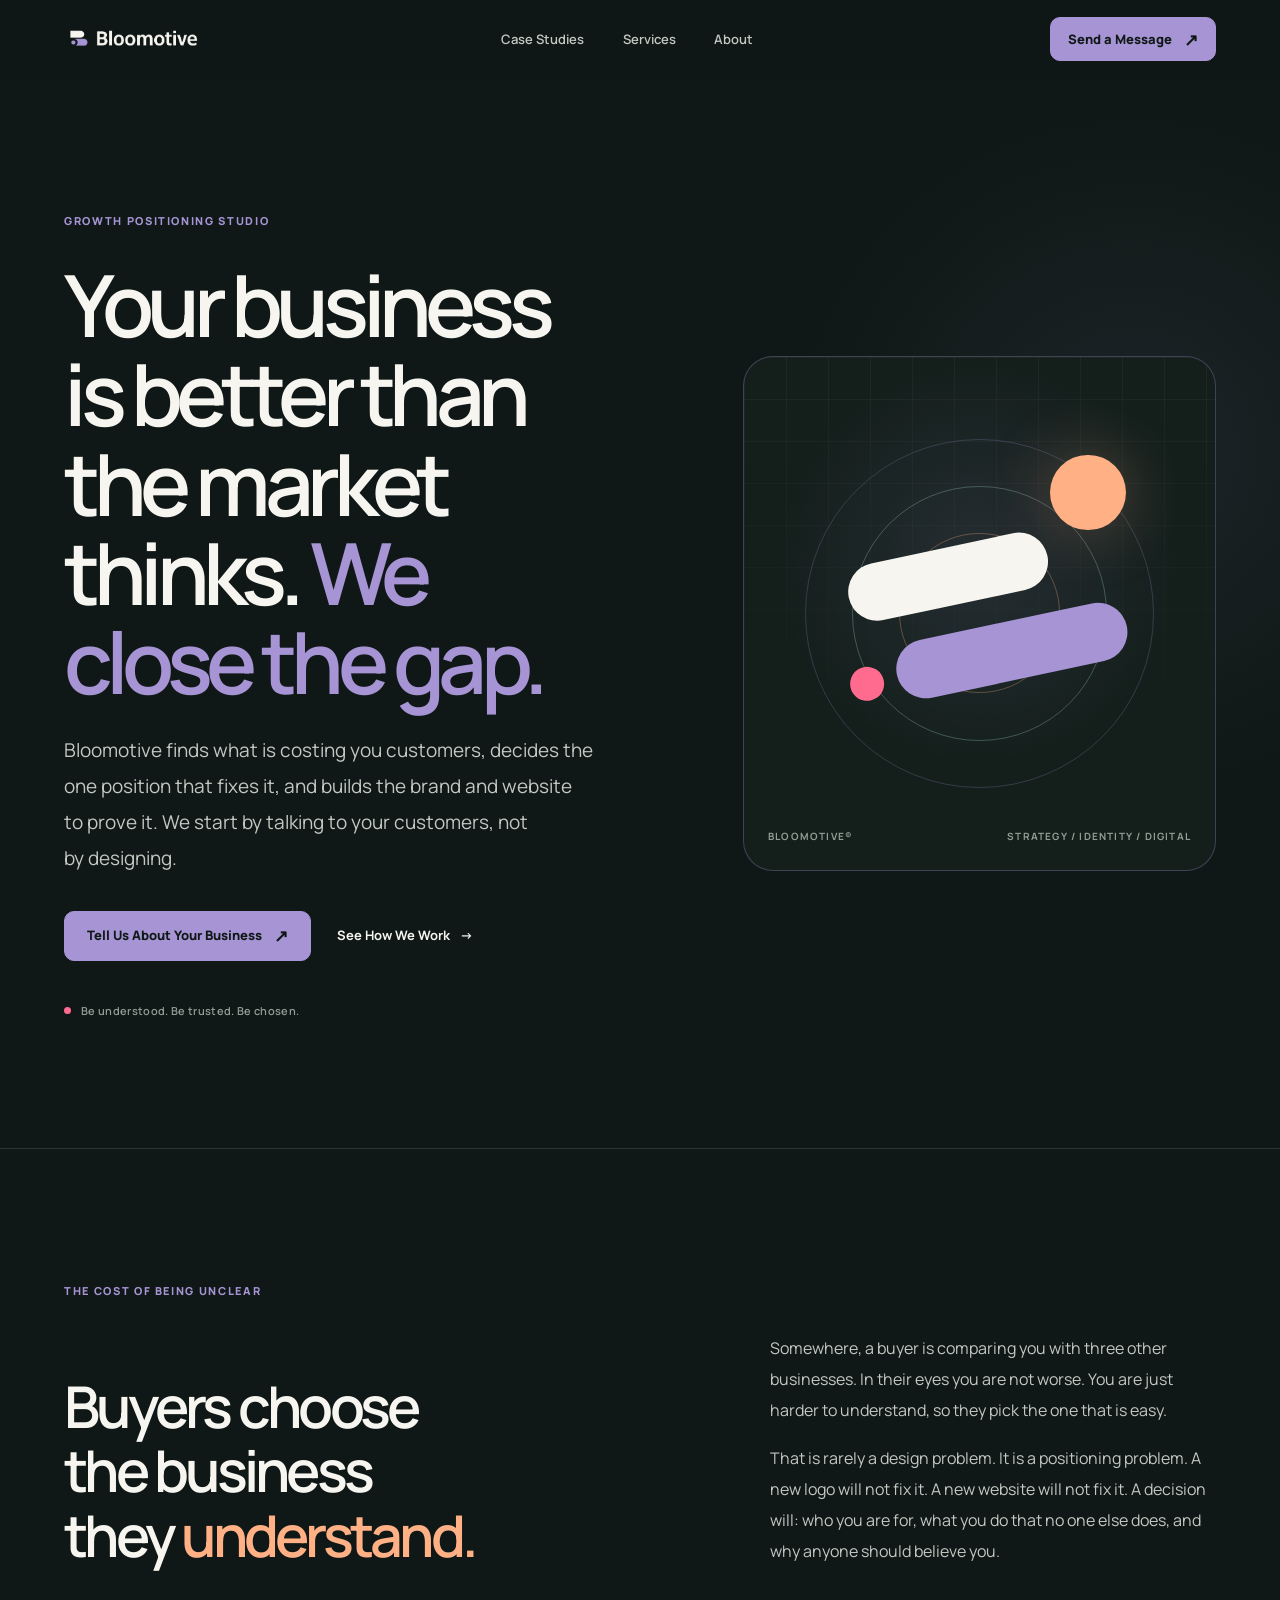
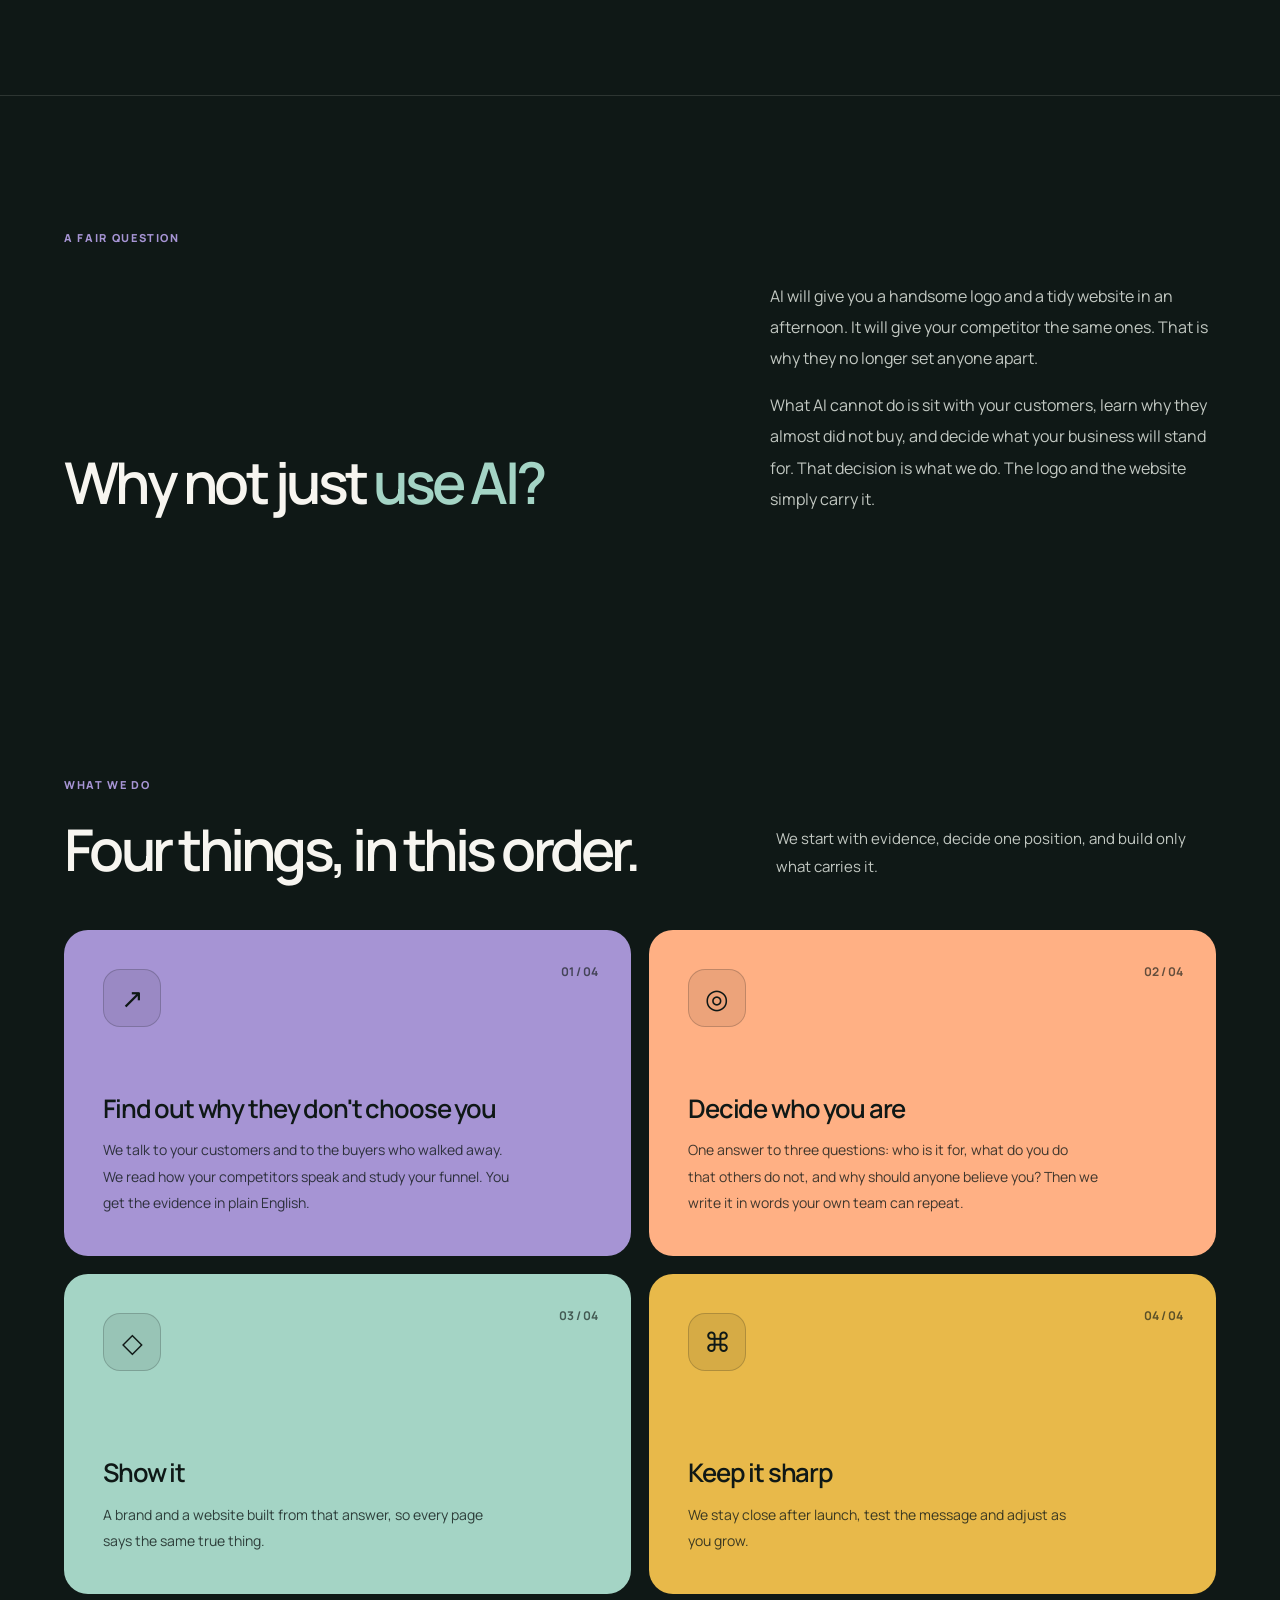
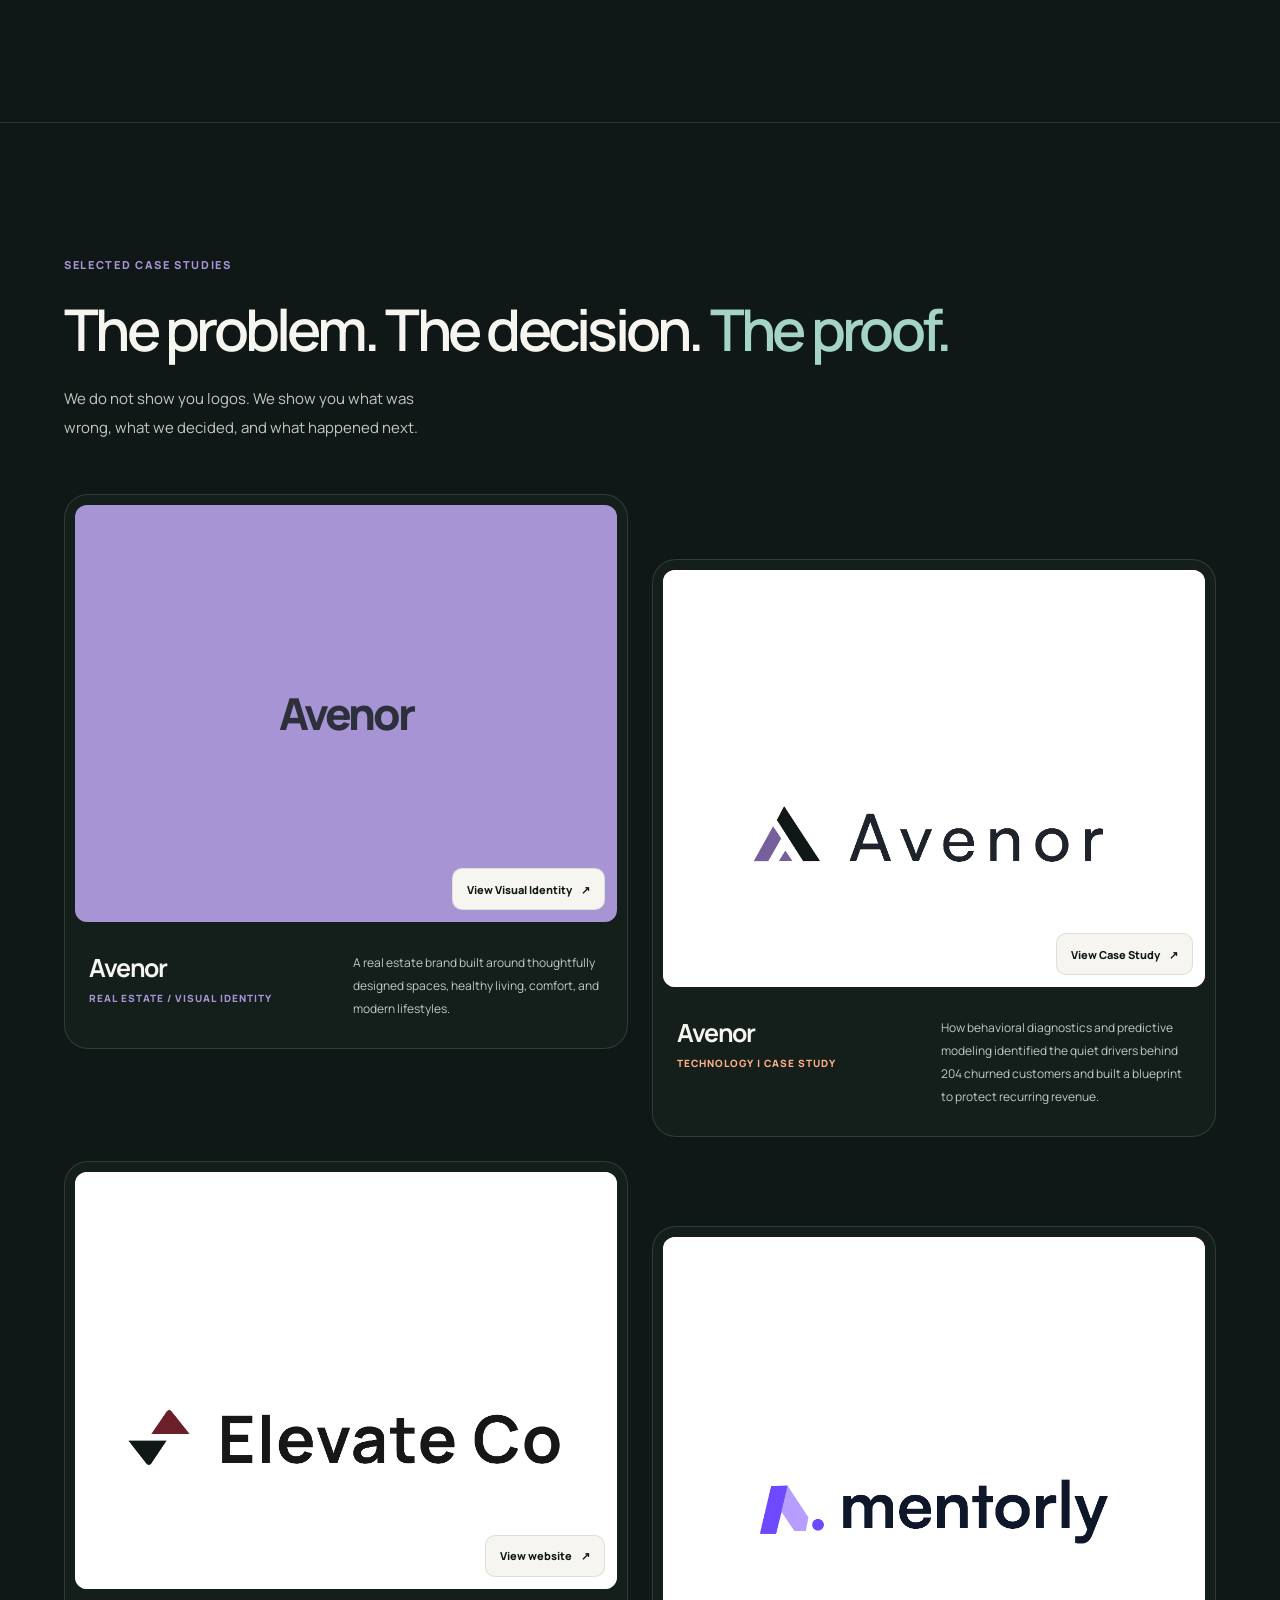
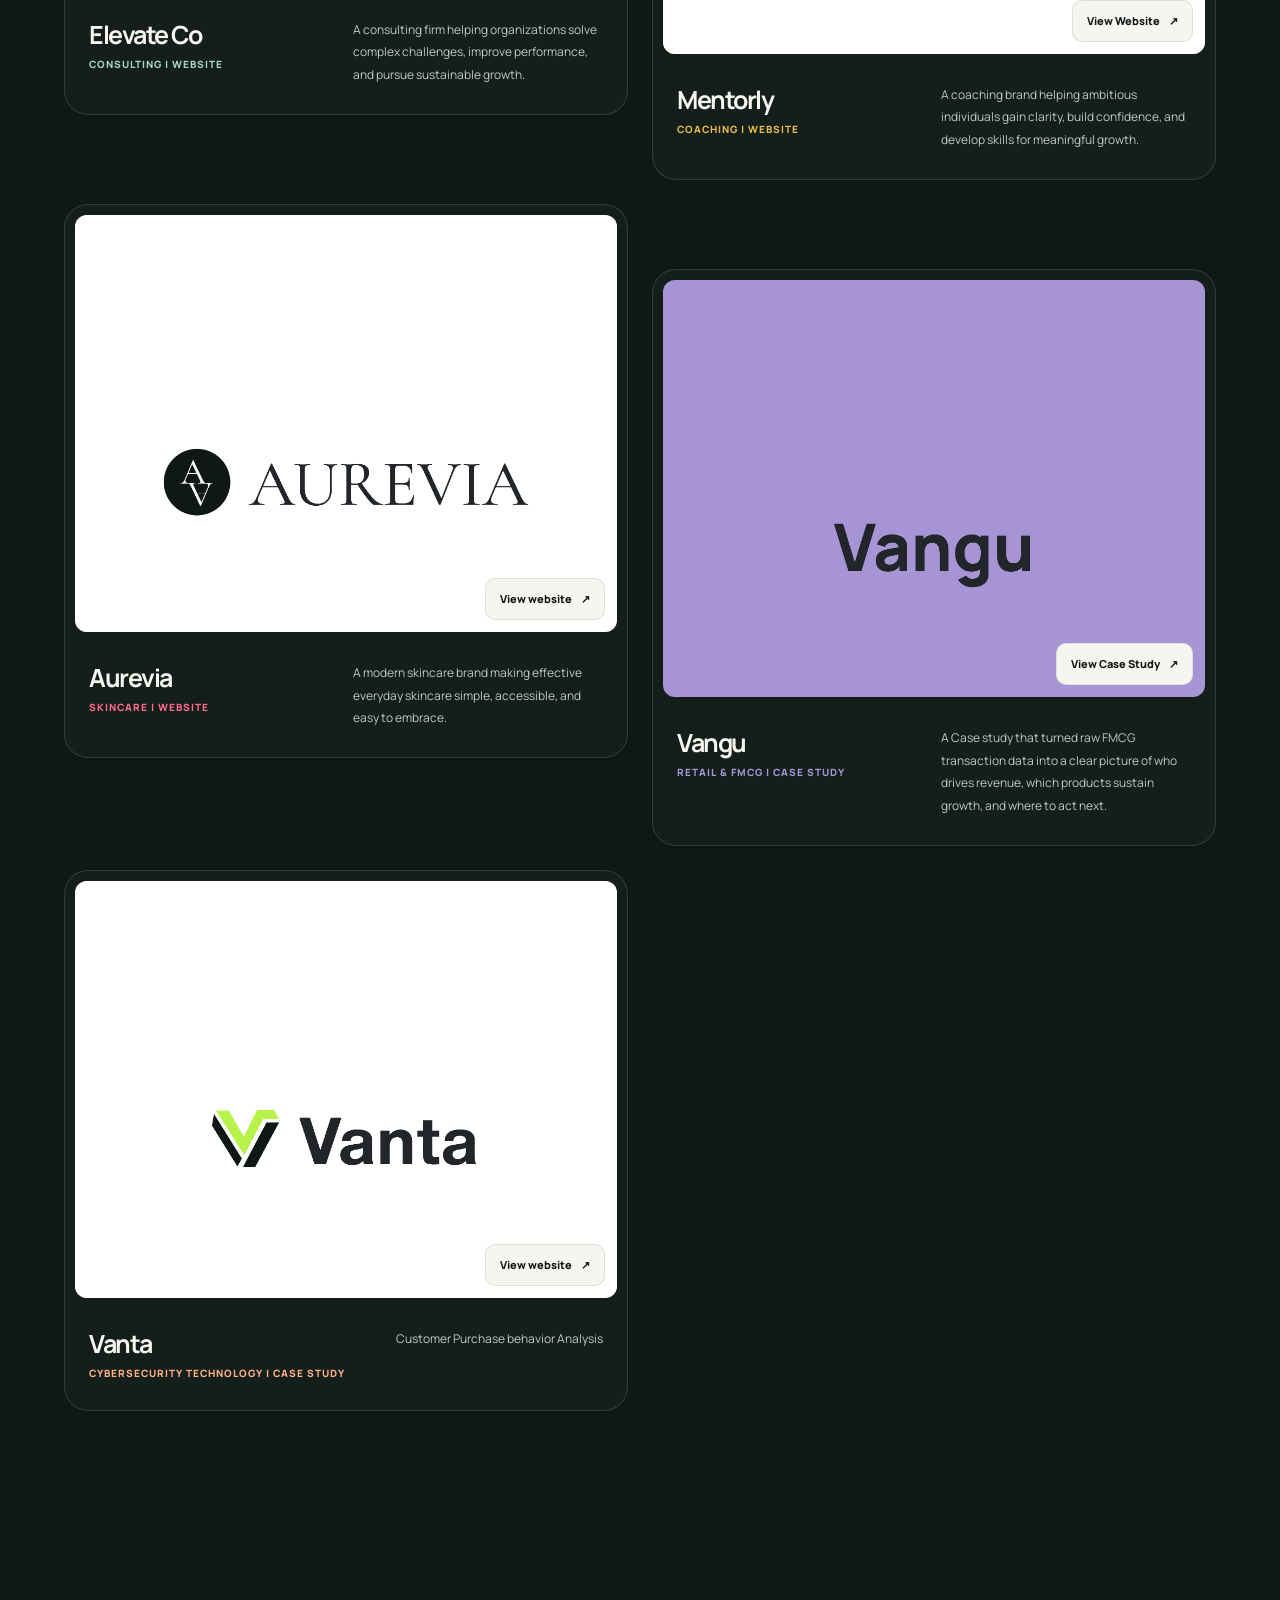
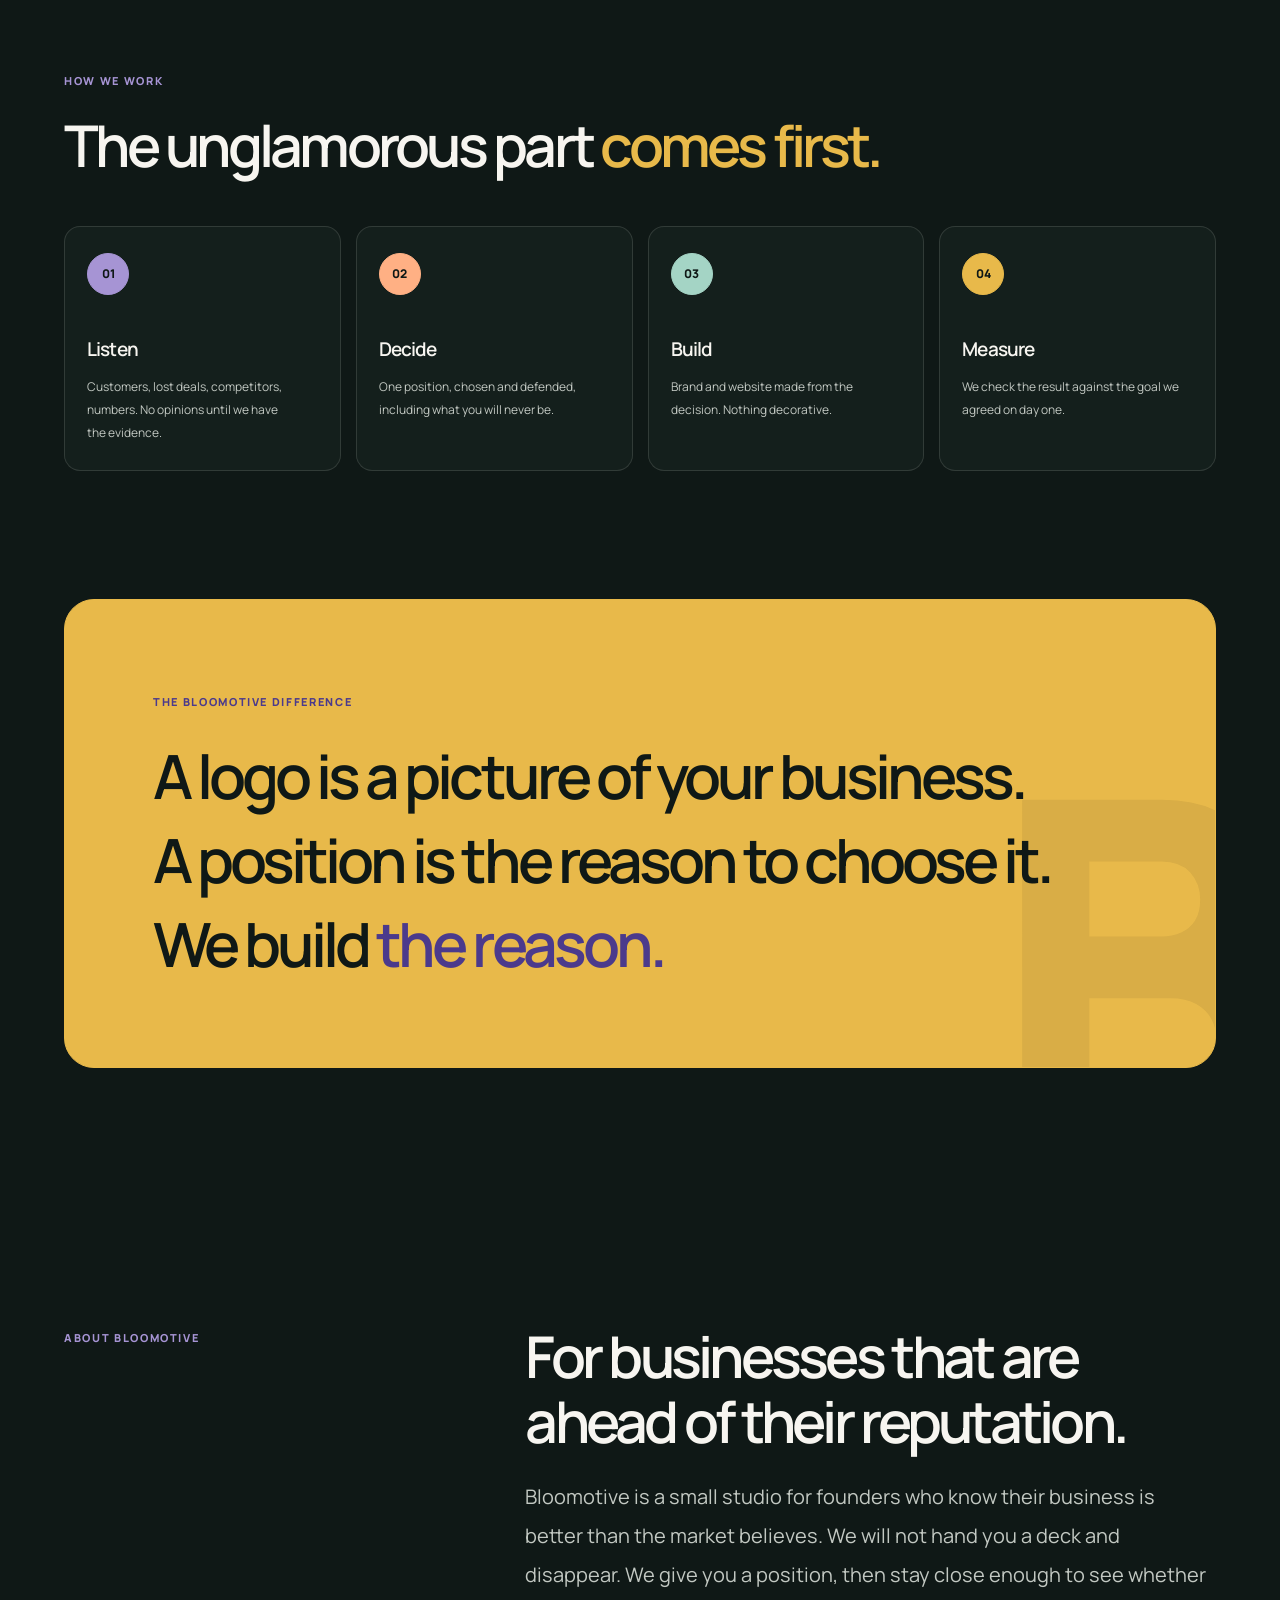
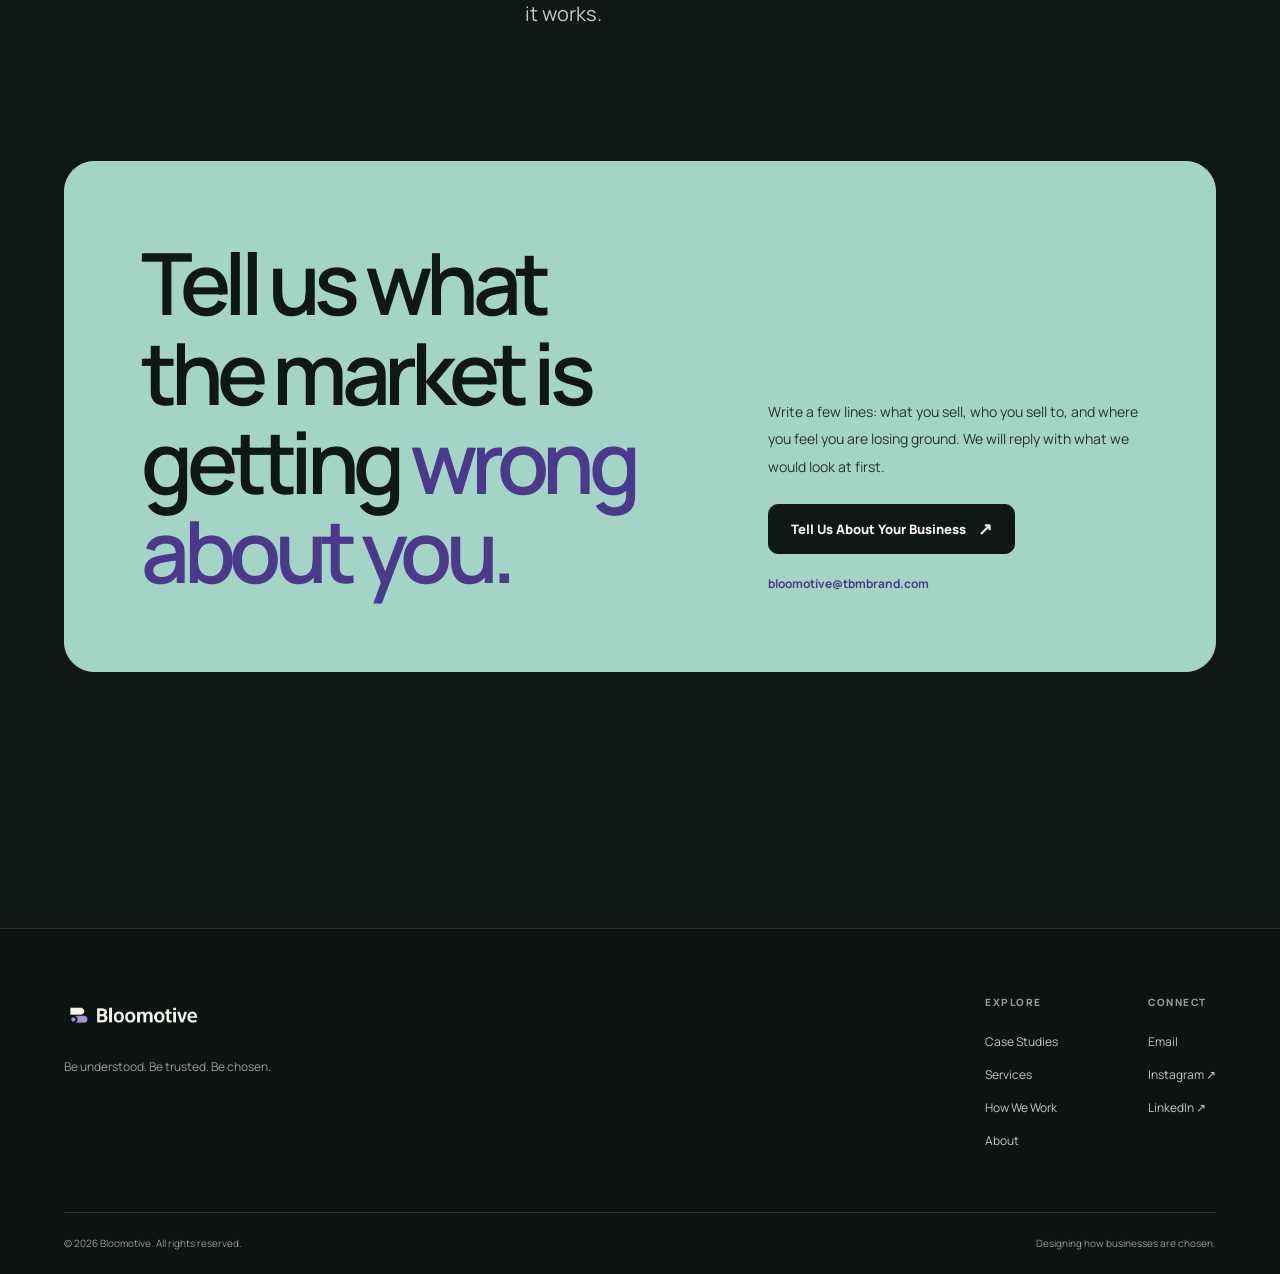
==== commit 9ccfb6ec: "Update index.html" ====
--- a/index.html
+++ b/index.html
@@ -1912,7 +1912,7 @@
         <!-- Stratigen -->
 
          <article class="project reveal">
-          <div class="project-image" data-name="Vanguard">
+          <div class="project-image" data-name="">
             <img
               src="vangu.png"
               alt="Vanguard case study"
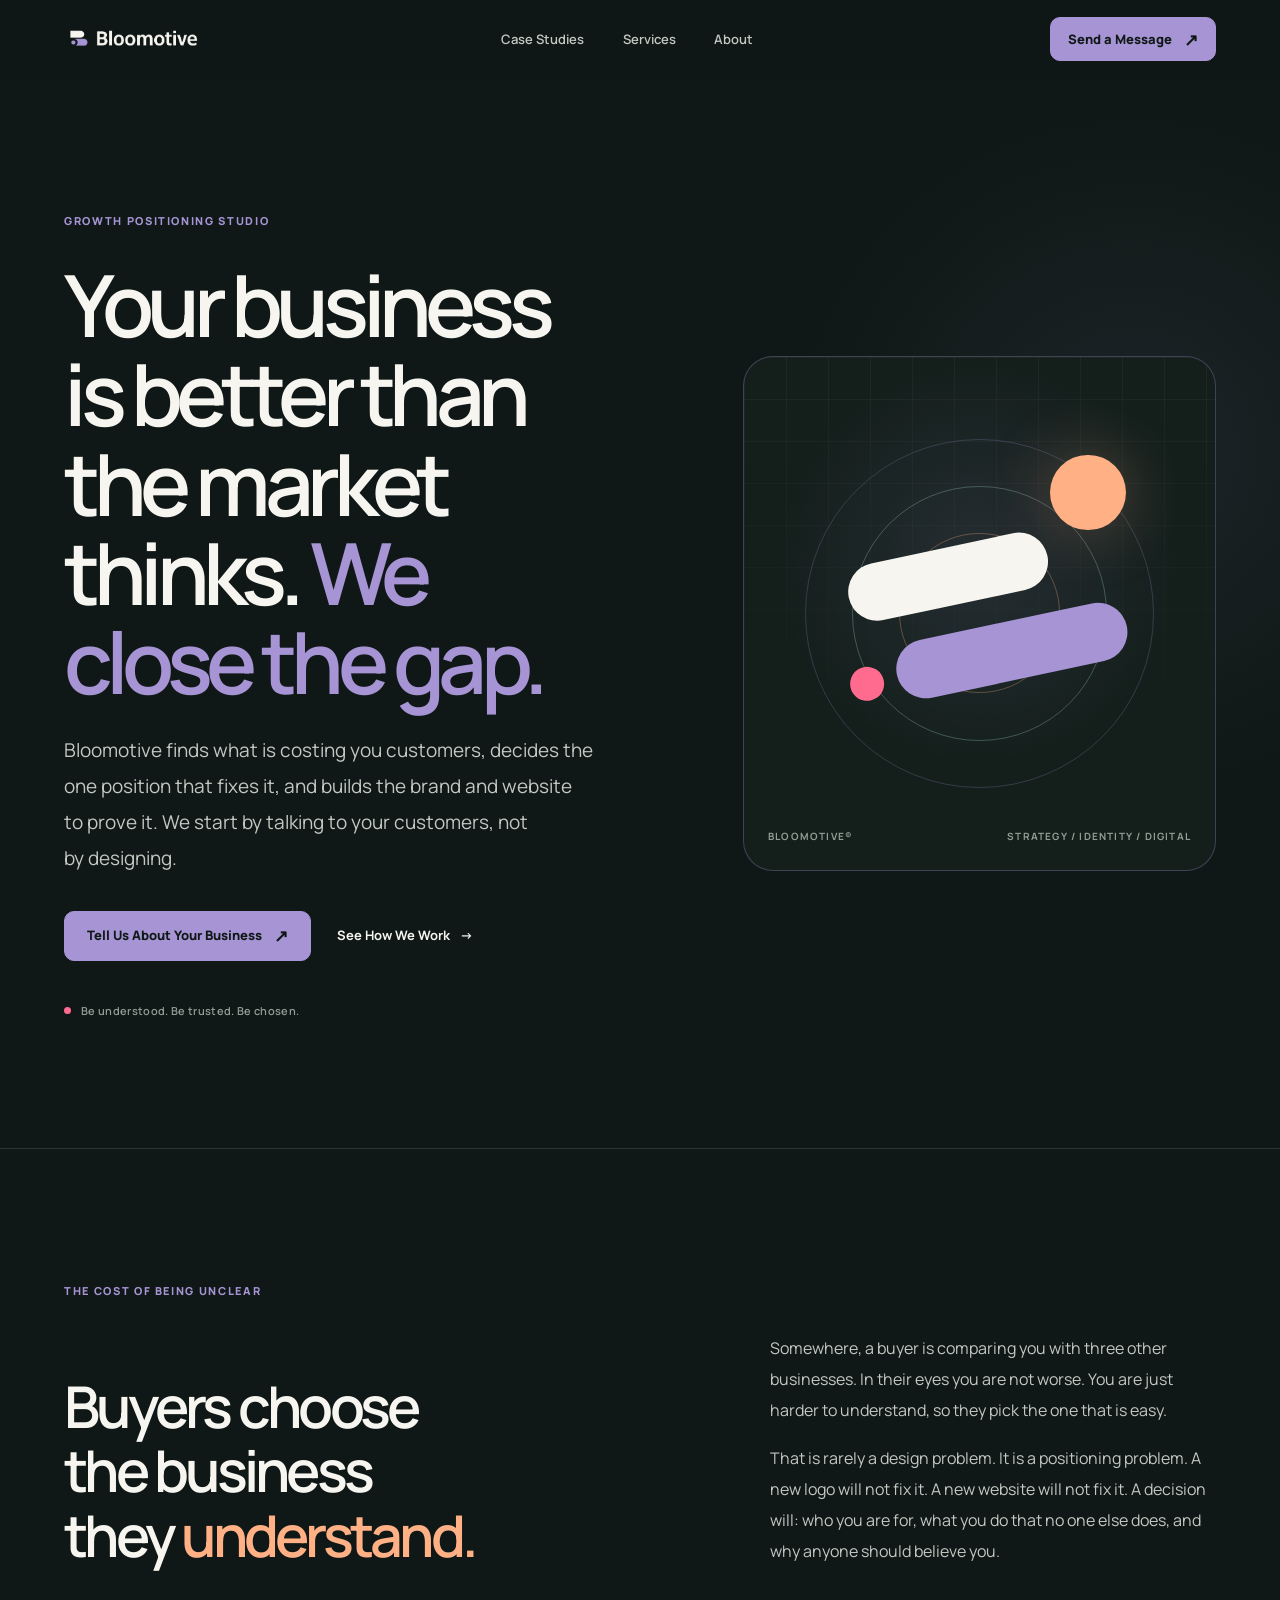
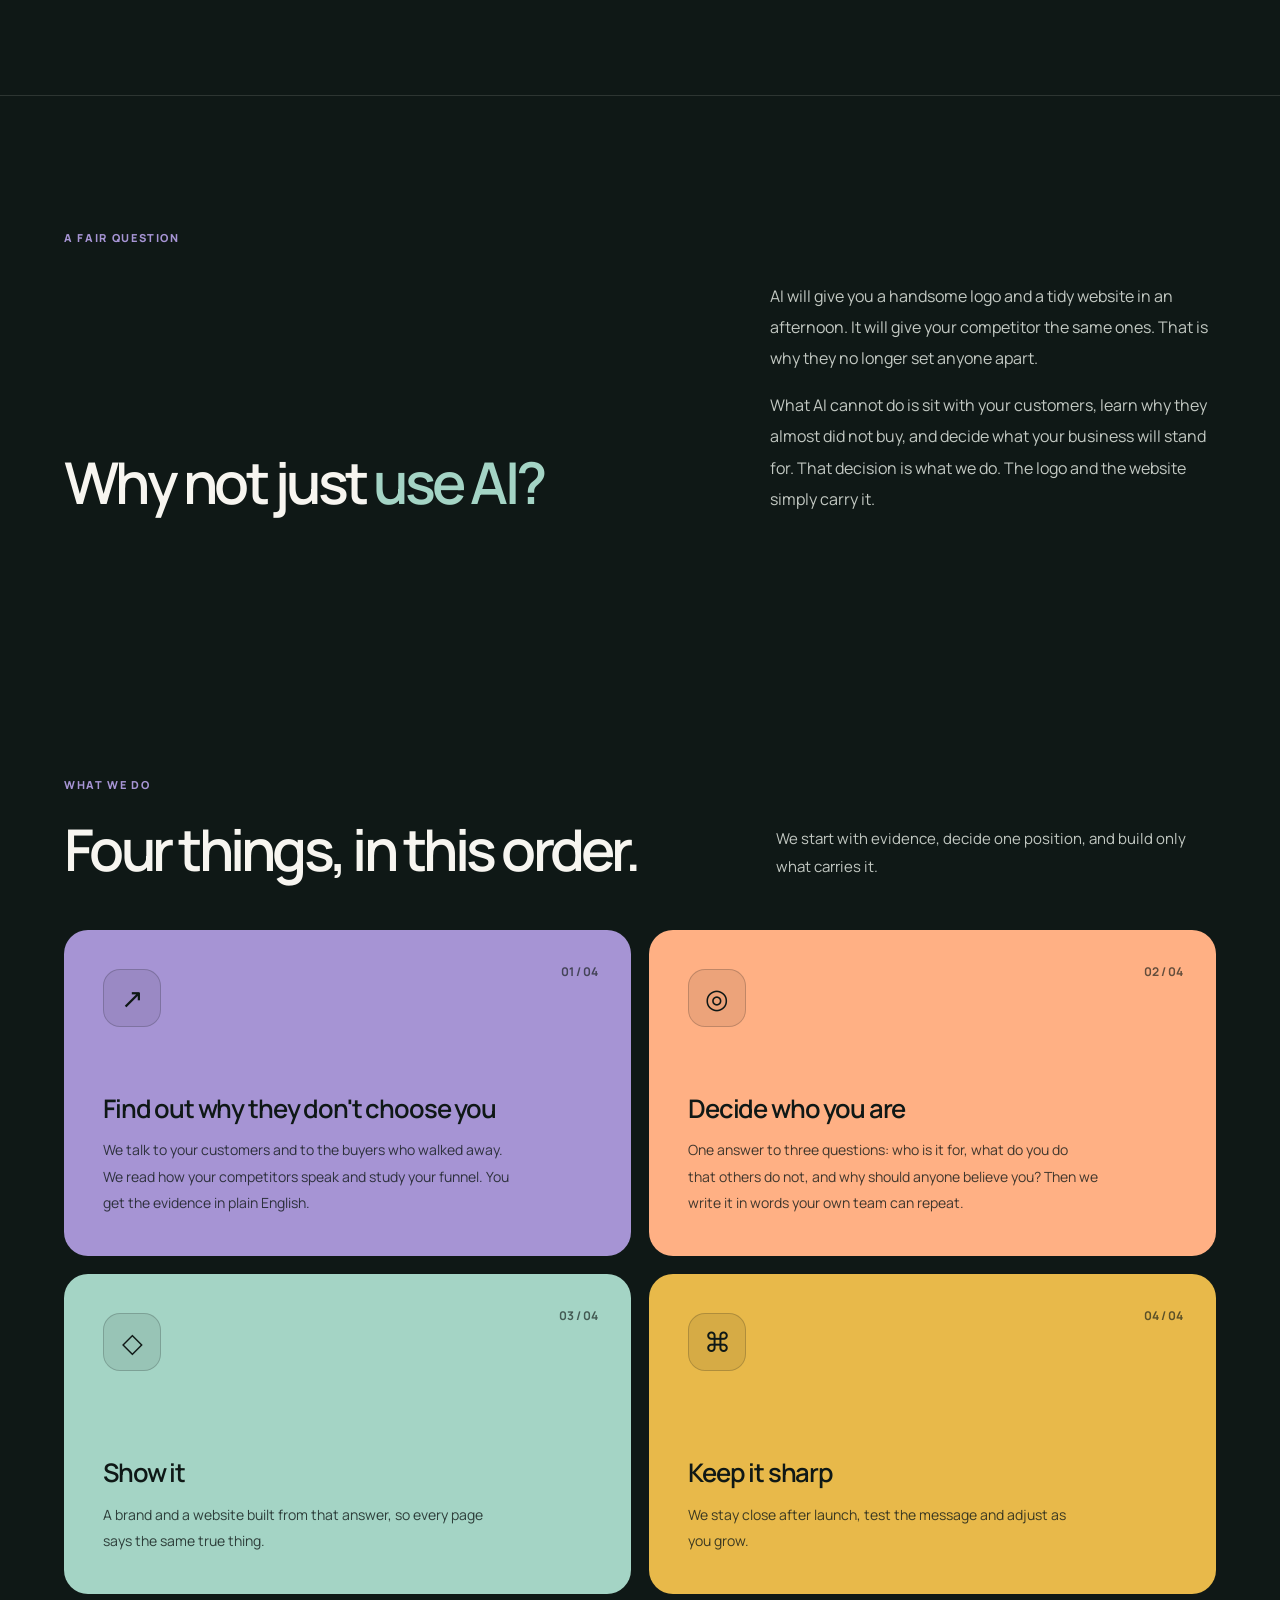
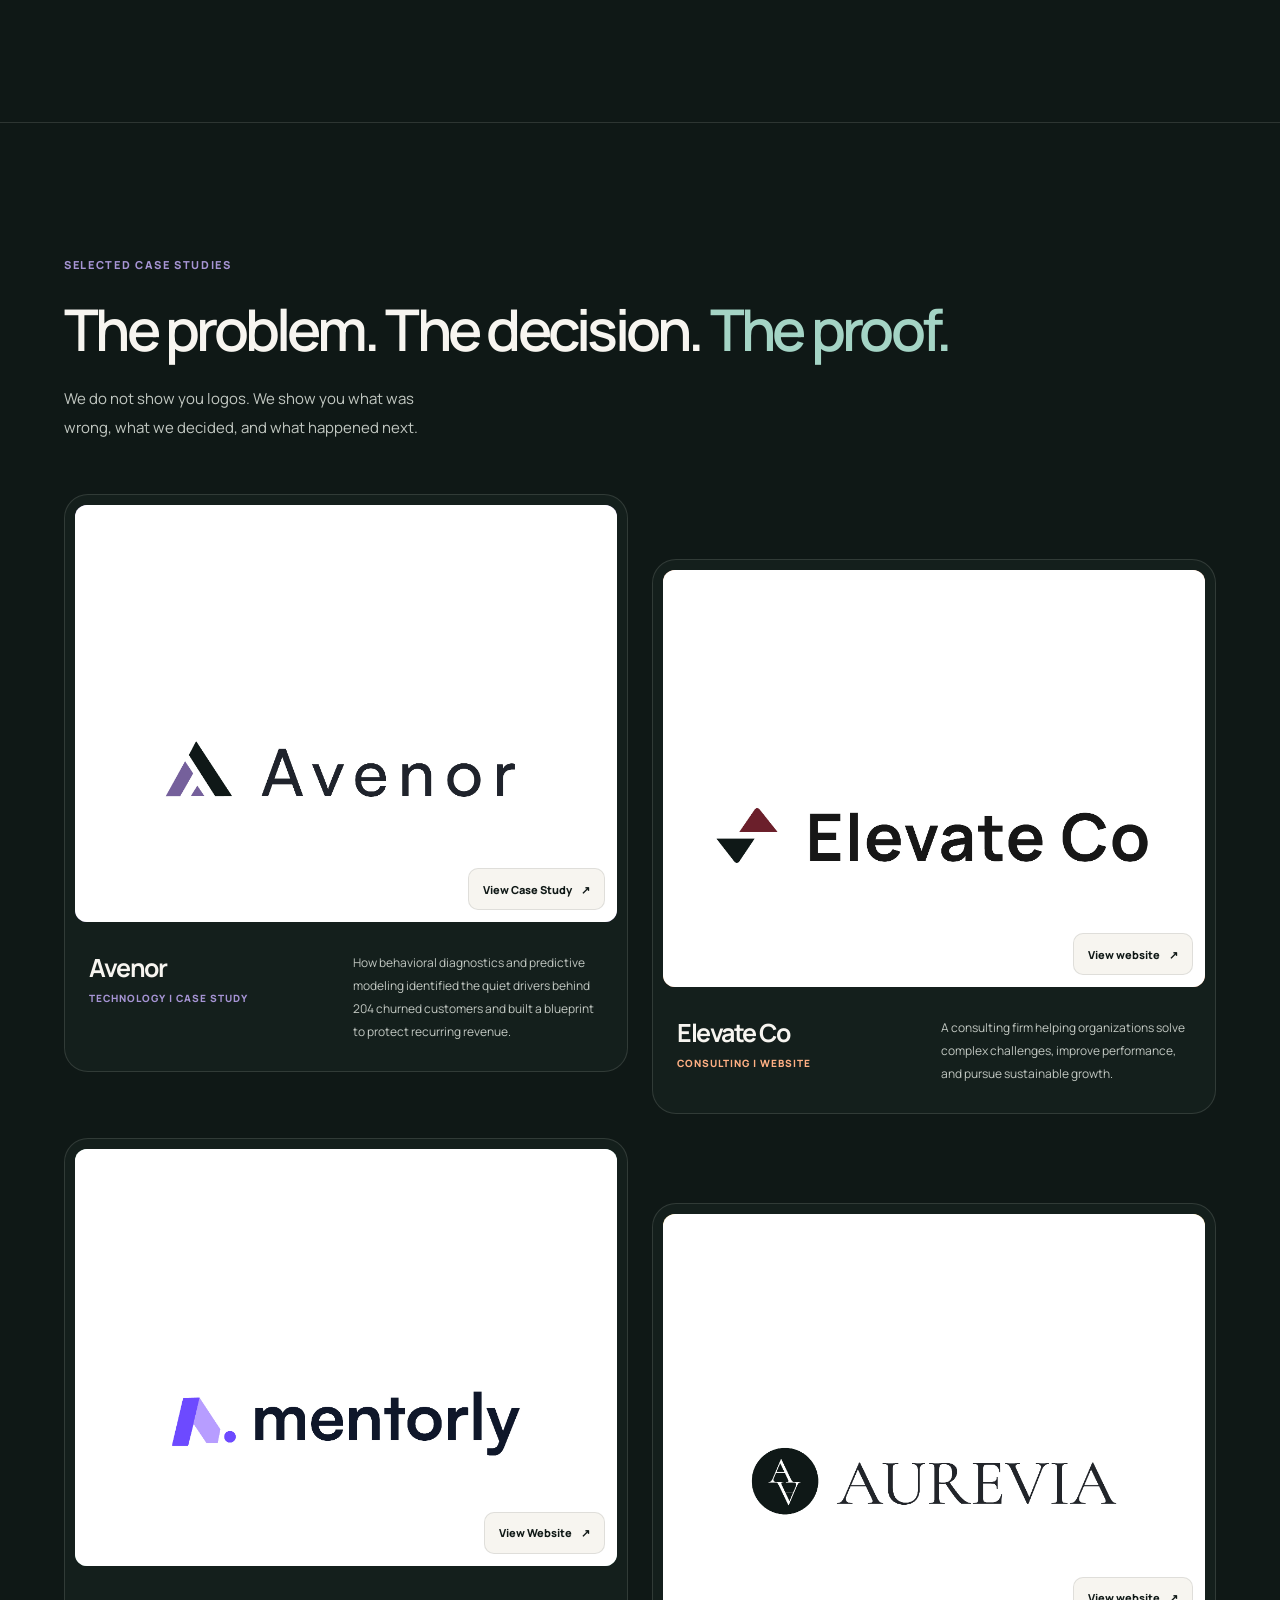
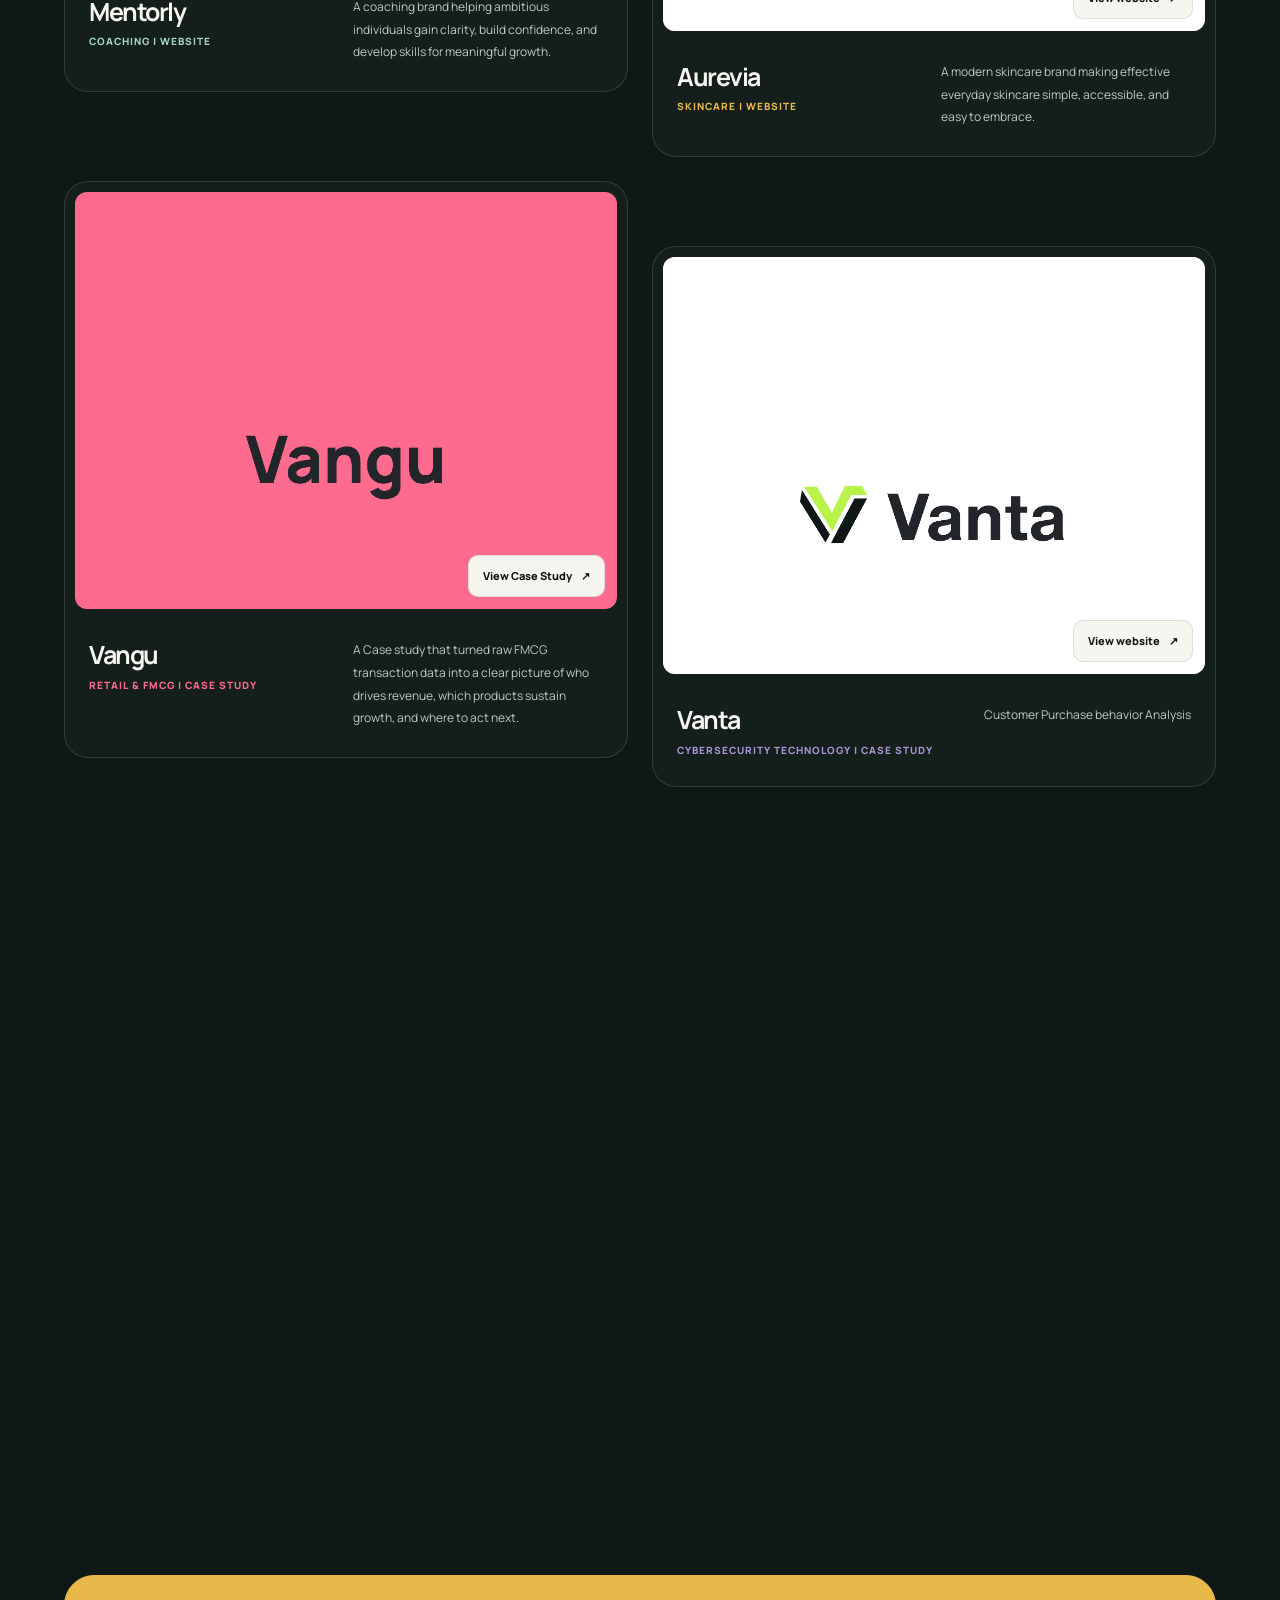
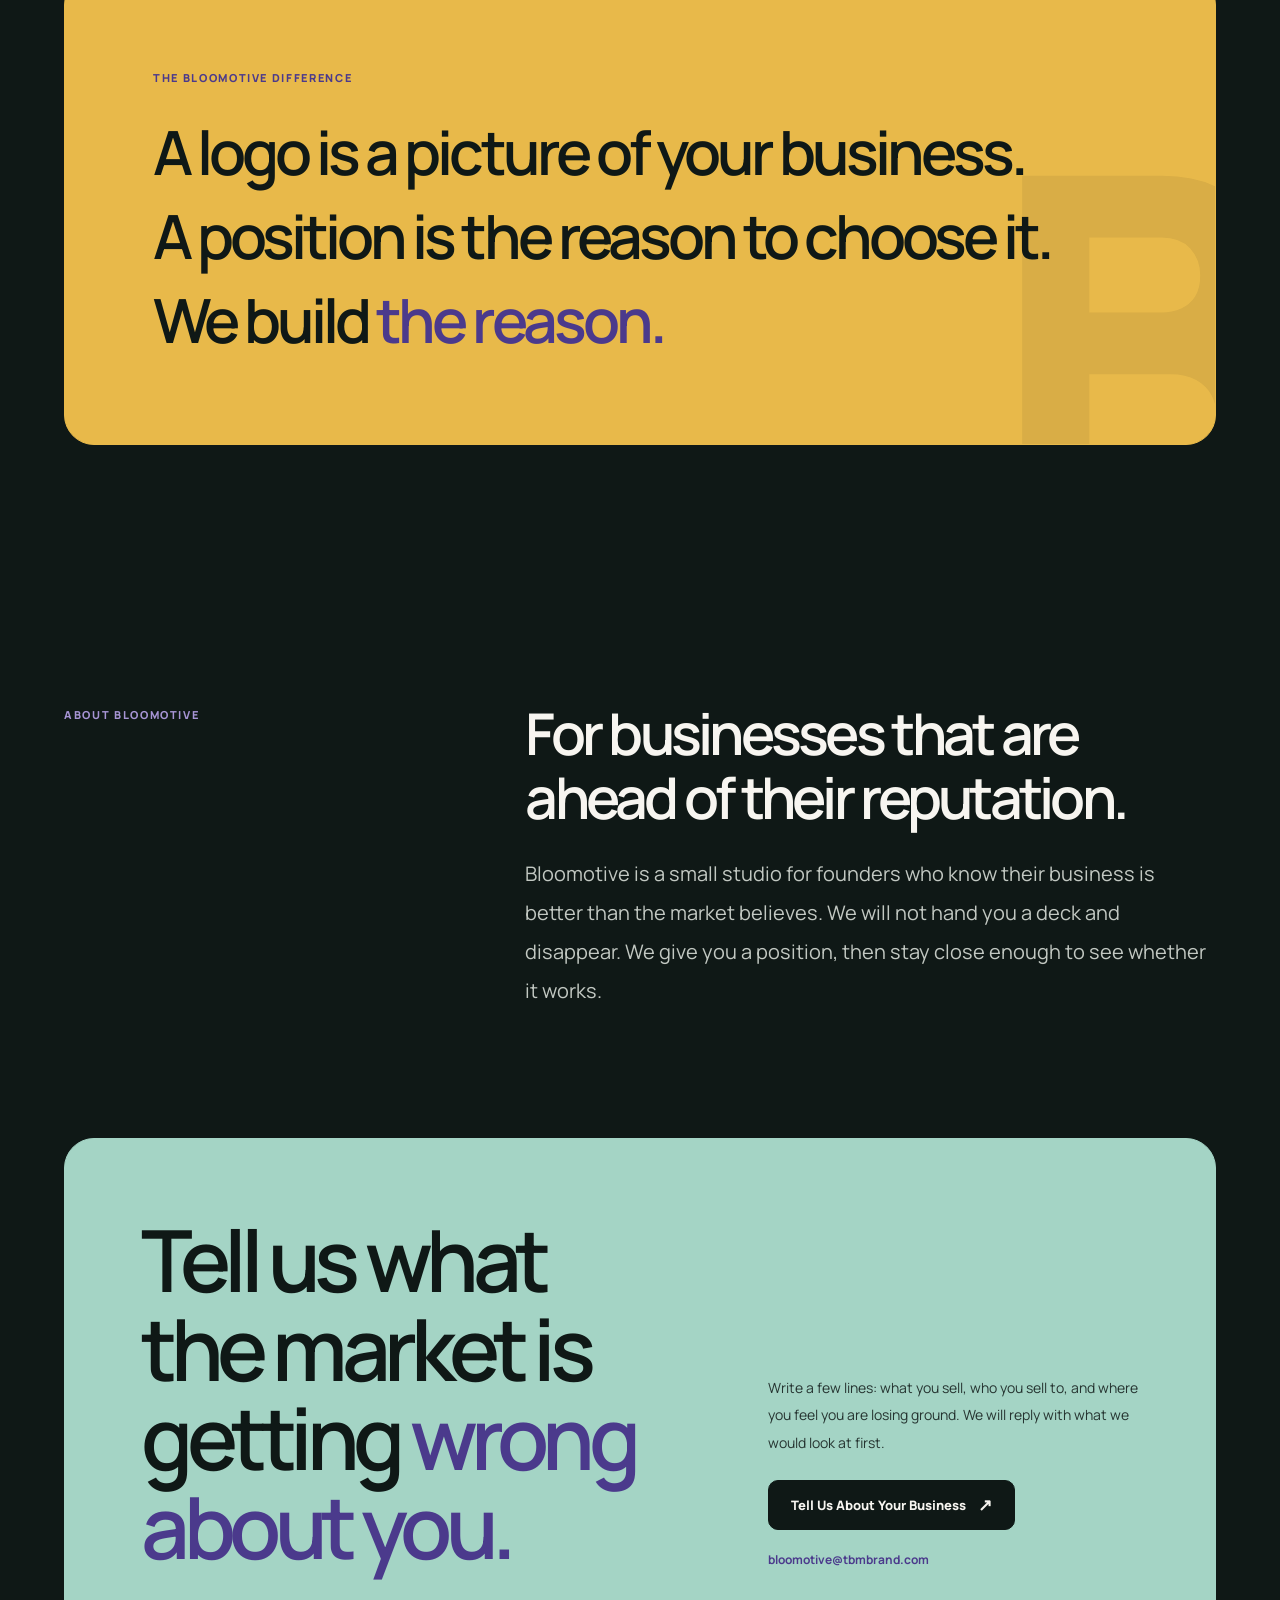
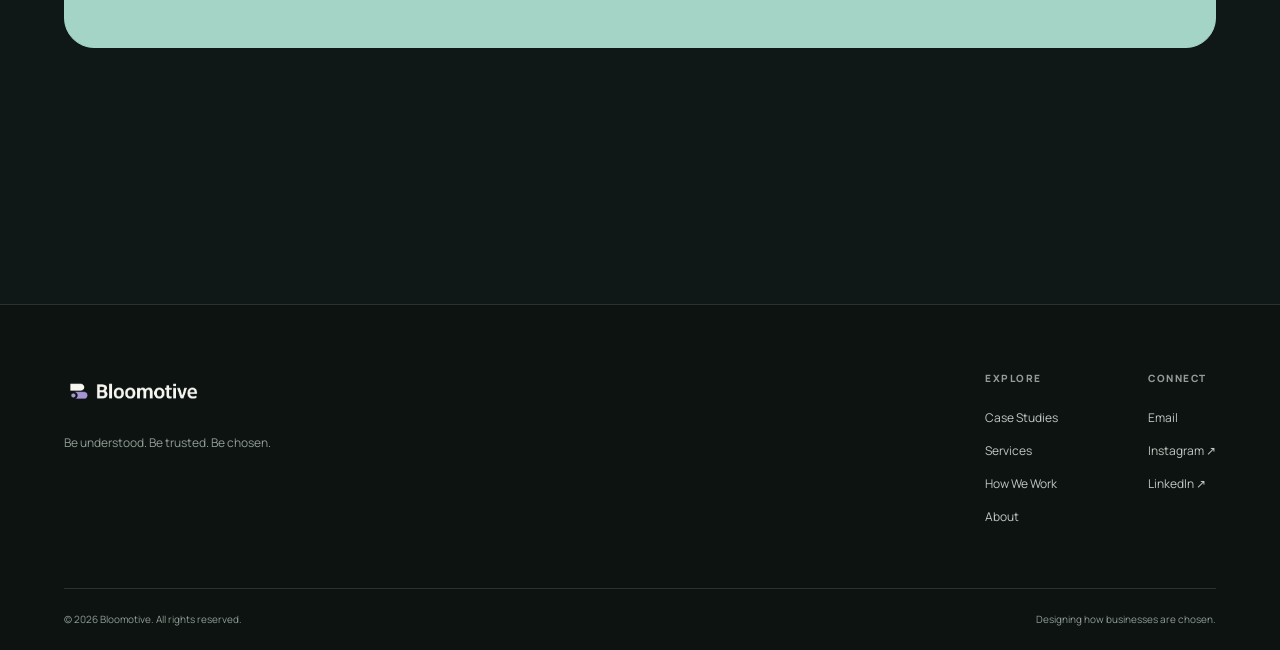
==== commit 8bf9dce0: "Update index.html" ====
--- a/index.html
+++ b/index.html
@@ -1698,7 +1698,7 @@
 
         <!-- Avenor -->
 
-         <article class="project reveal">
+         <!-- <article class="project reveal">
           <div class="project-image" data-name="Avenor">
             <img
               src="images/avenor.jpg"
@@ -1724,7 +1724,7 @@
               spaces, healthy living, comfort, and modern lifestyles.
             </p>
           </div>
-        </article> 
+        </article>  -->
 
         <!-- Data report -->
        
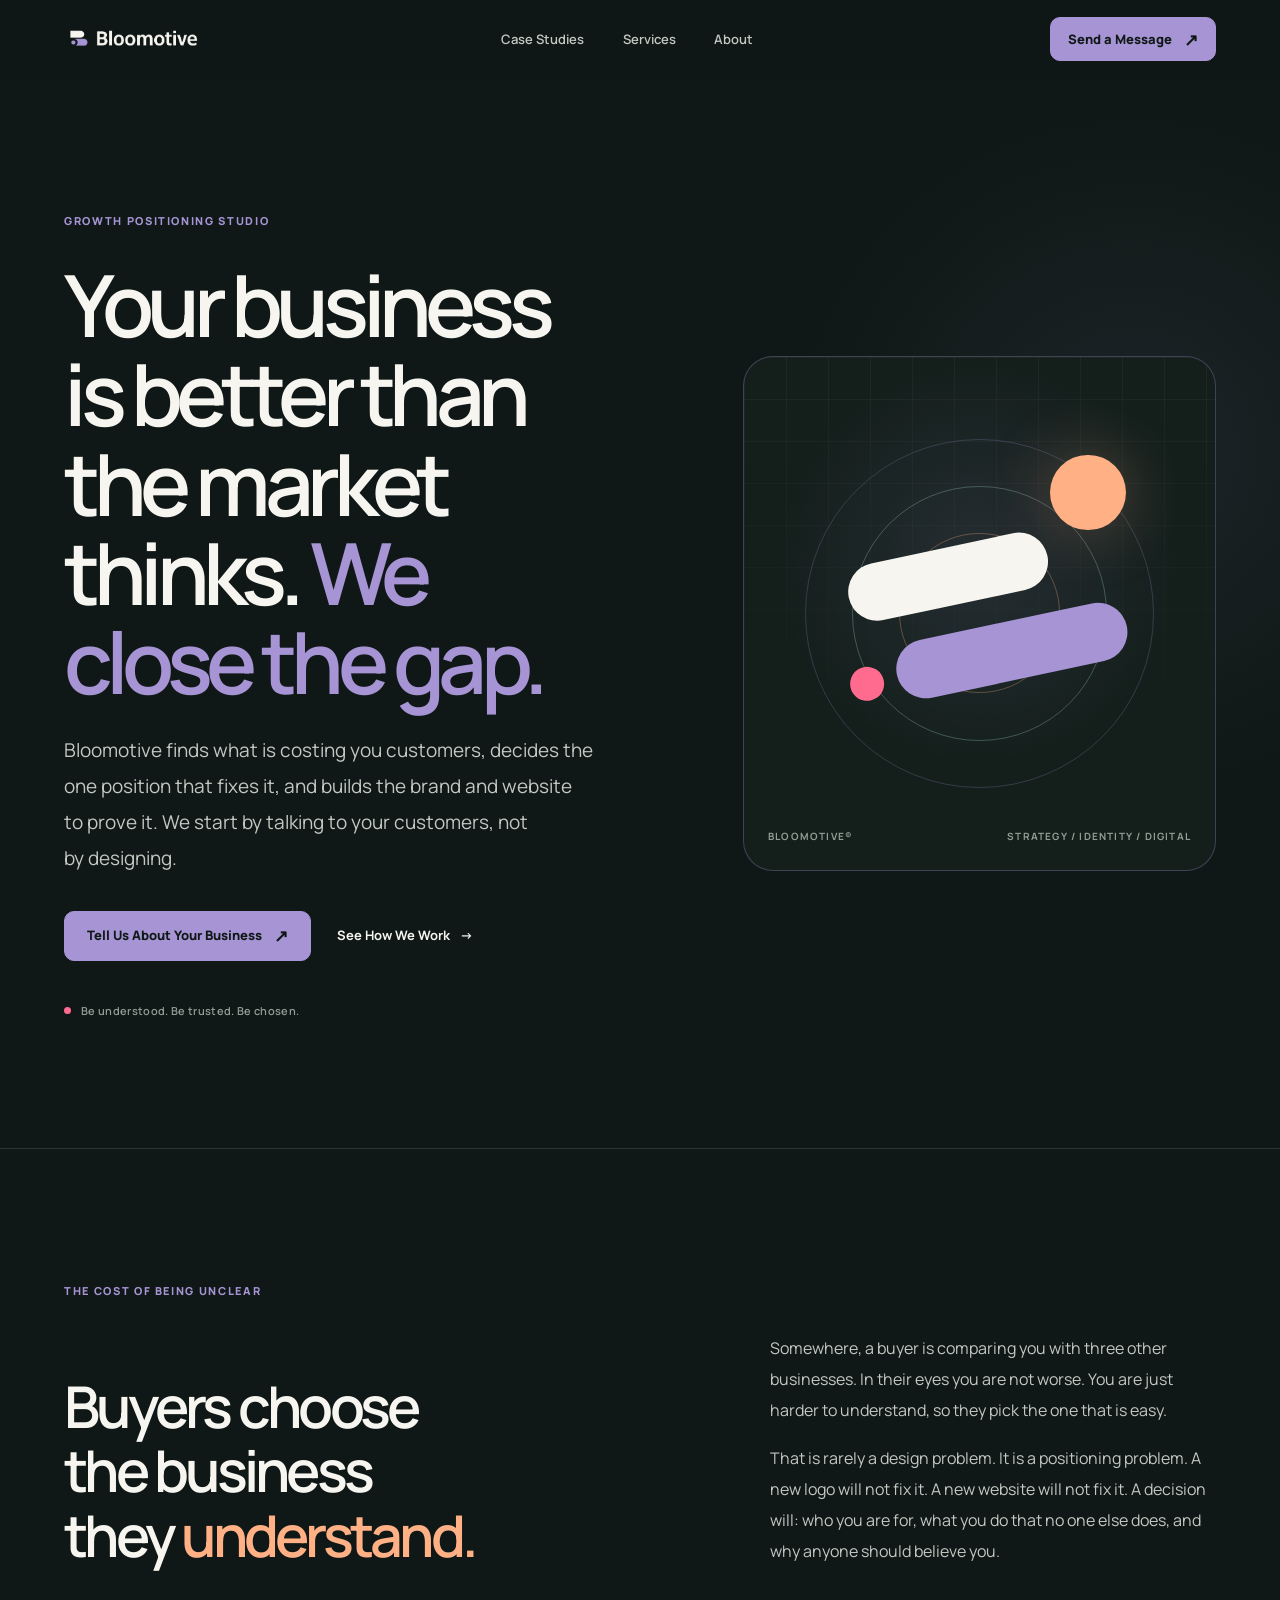
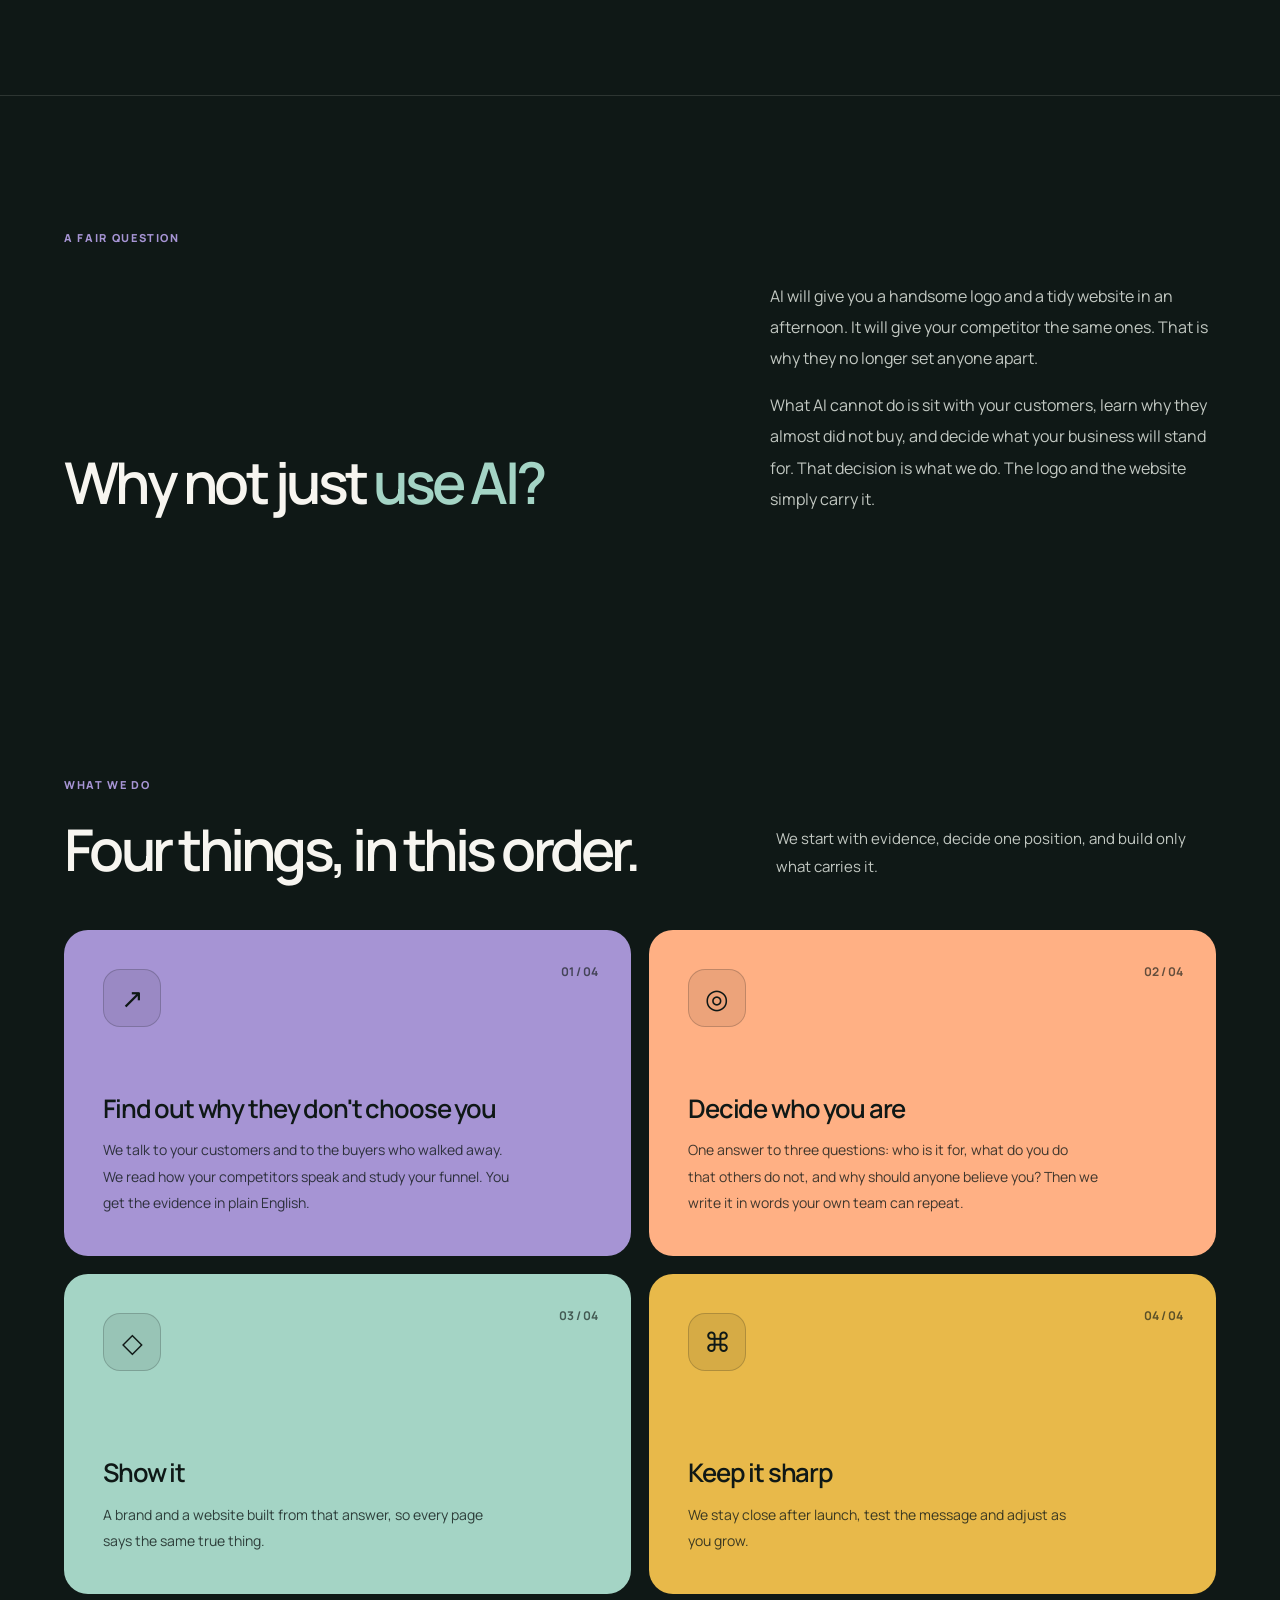
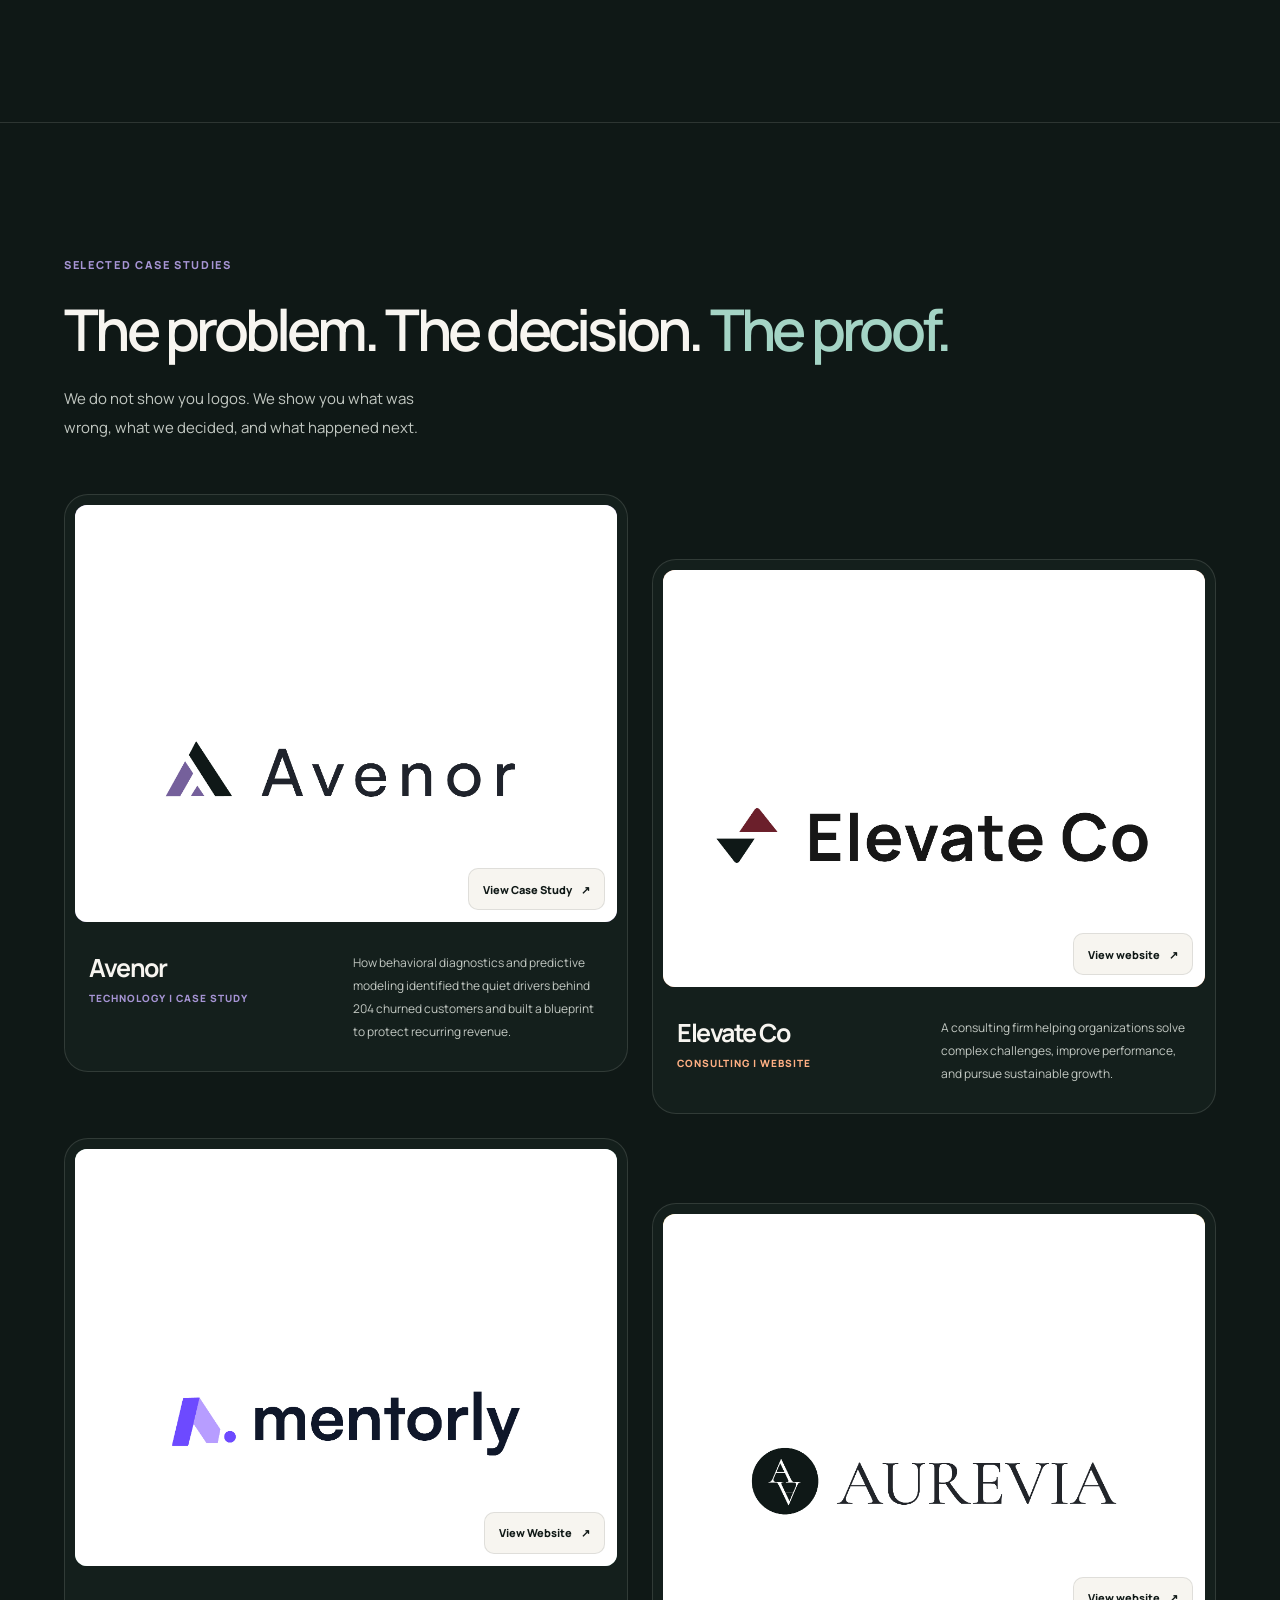
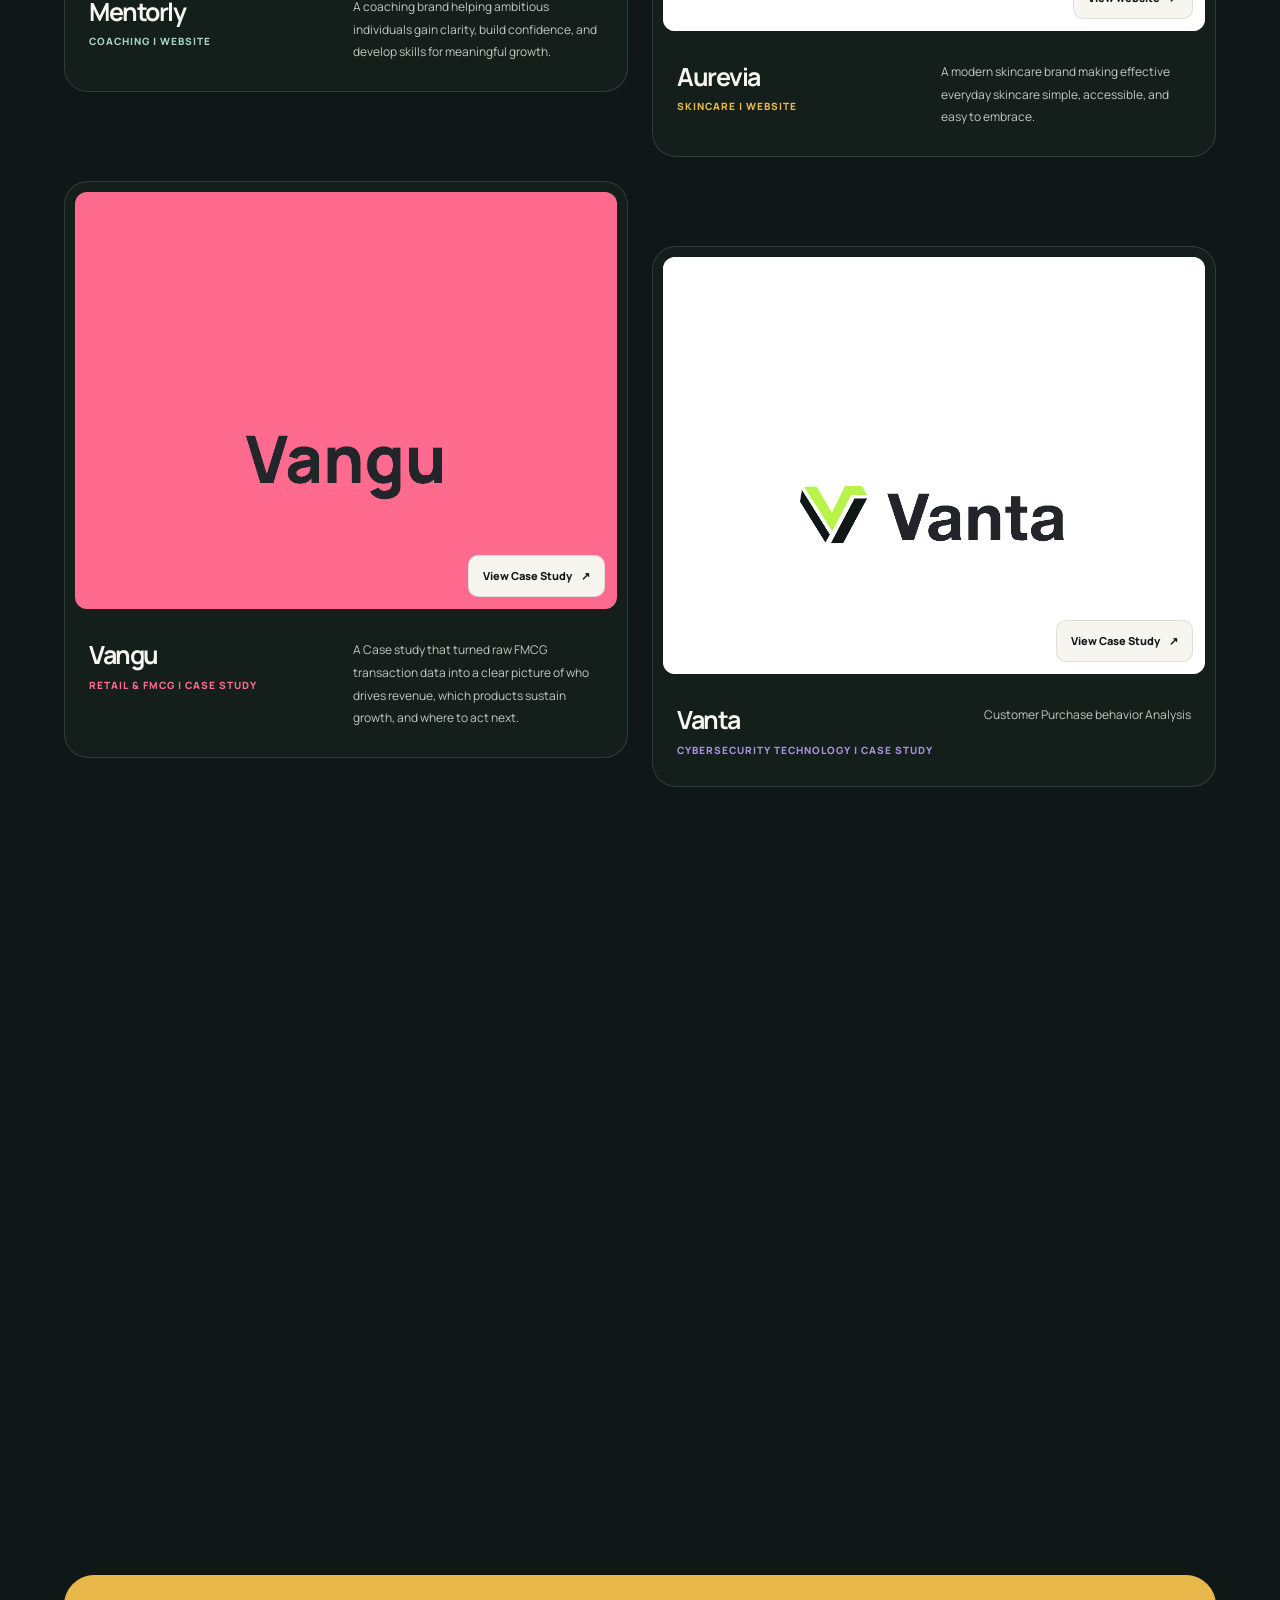
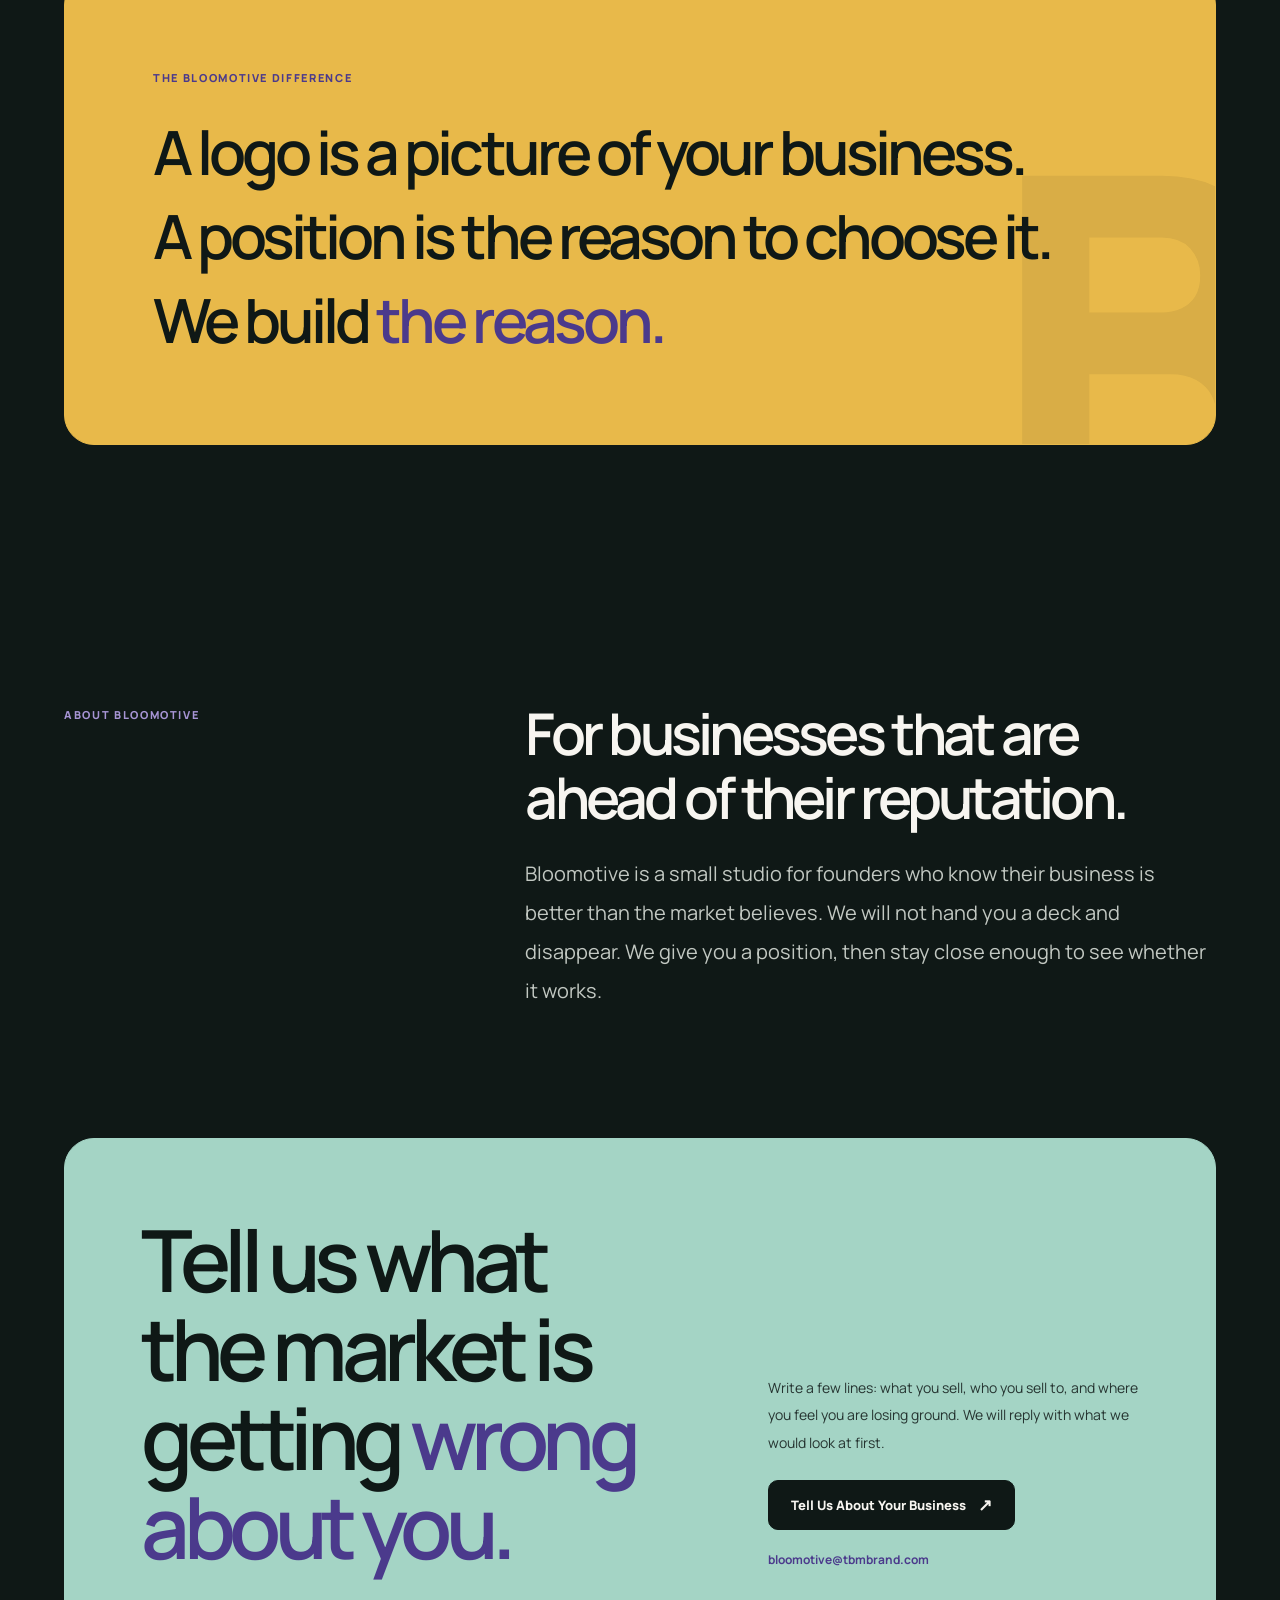
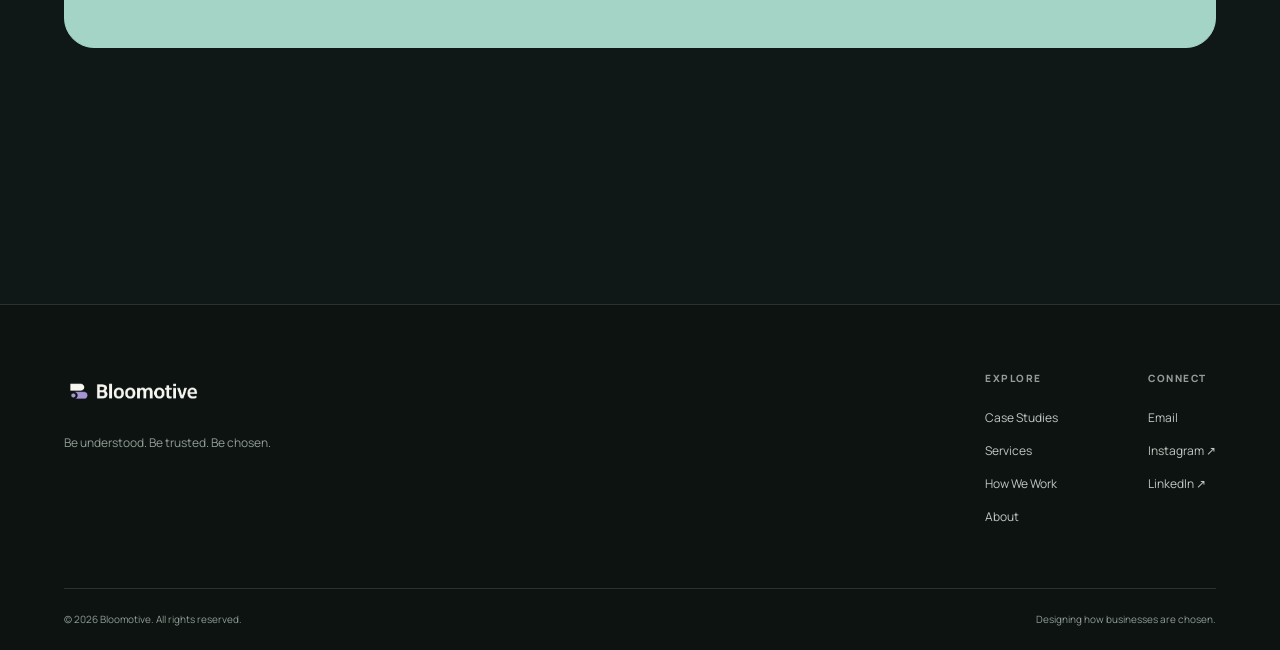
==== commit 59161cf7: "Update index.html" ====
--- a/index.html
+++ b/index.html
@@ -1954,7 +1954,7 @@
               class="project-view"
               href="images/vanta.html"
               aria-label="Read the Vanta case study">
-              View website <span aria-hidden="true">↗</span>
+              View Case Study <span aria-hidden="true">↗</span>
             </a>
           </div>
 
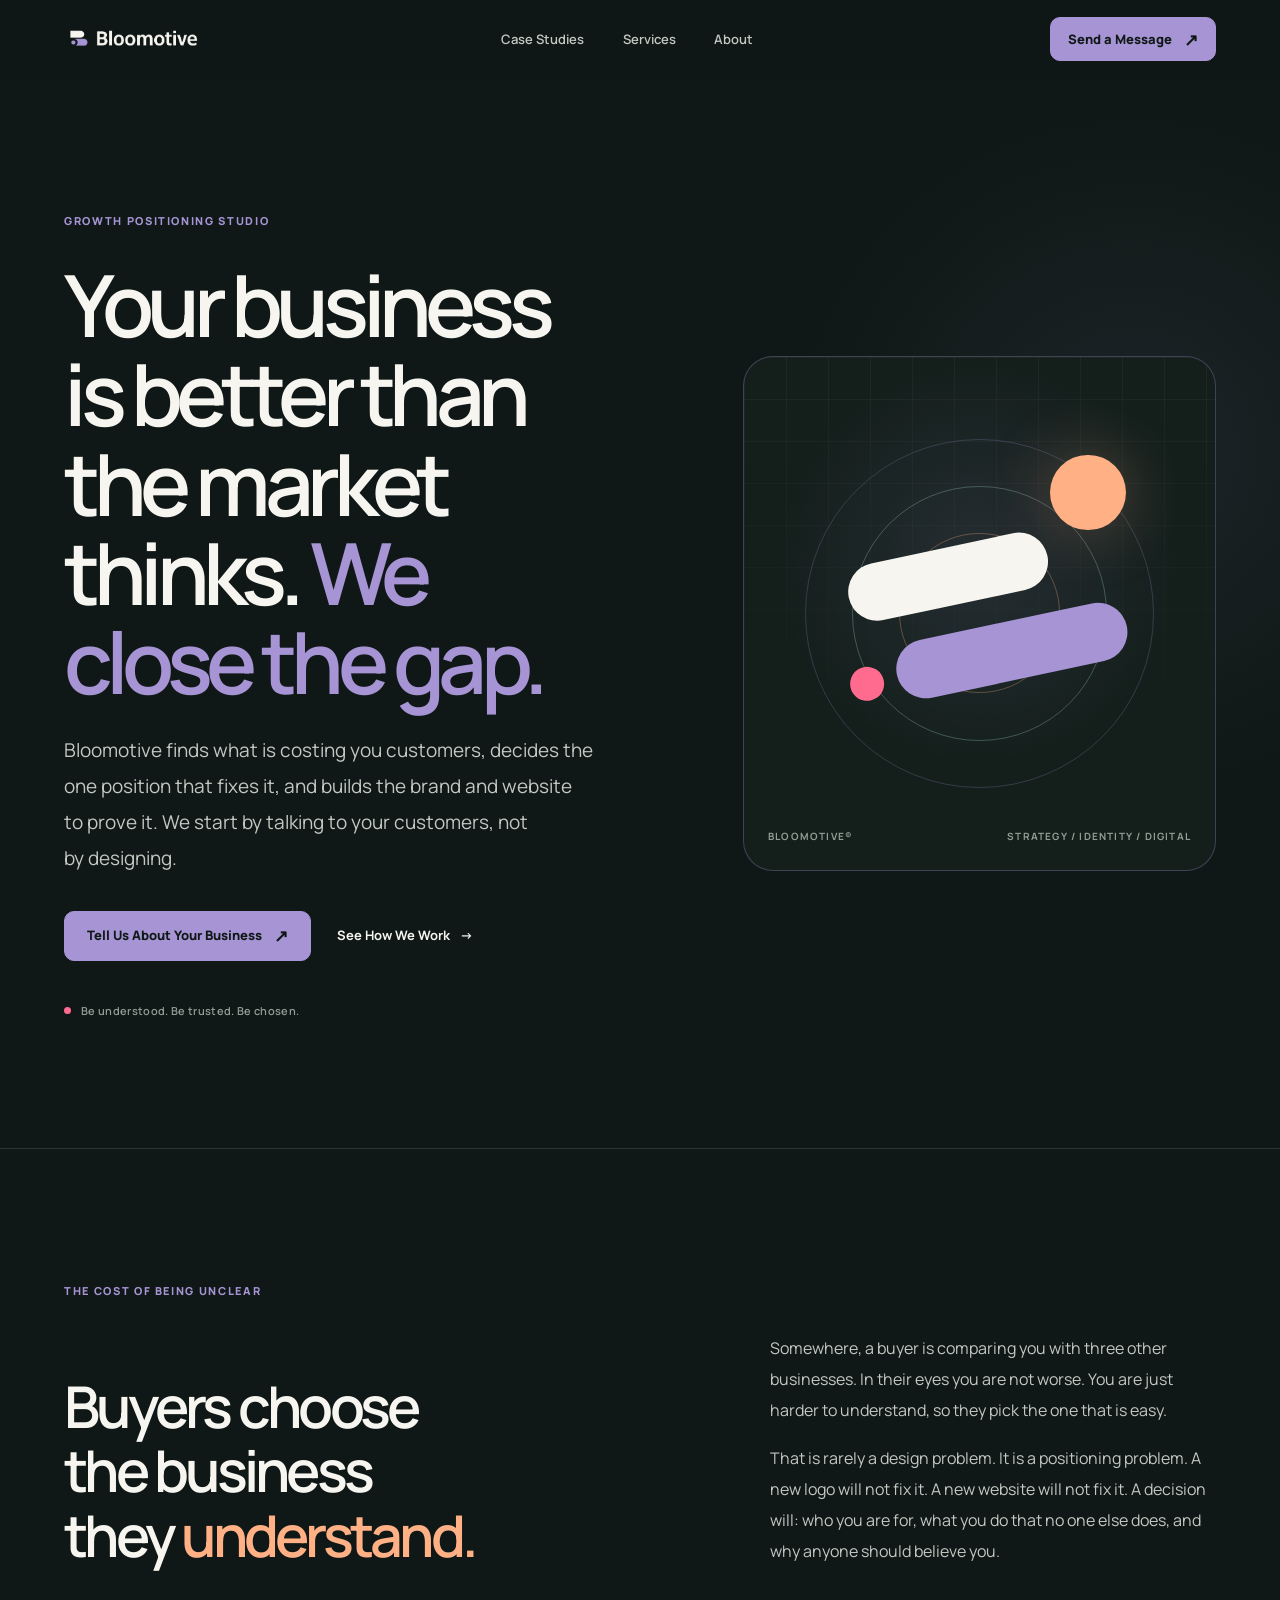
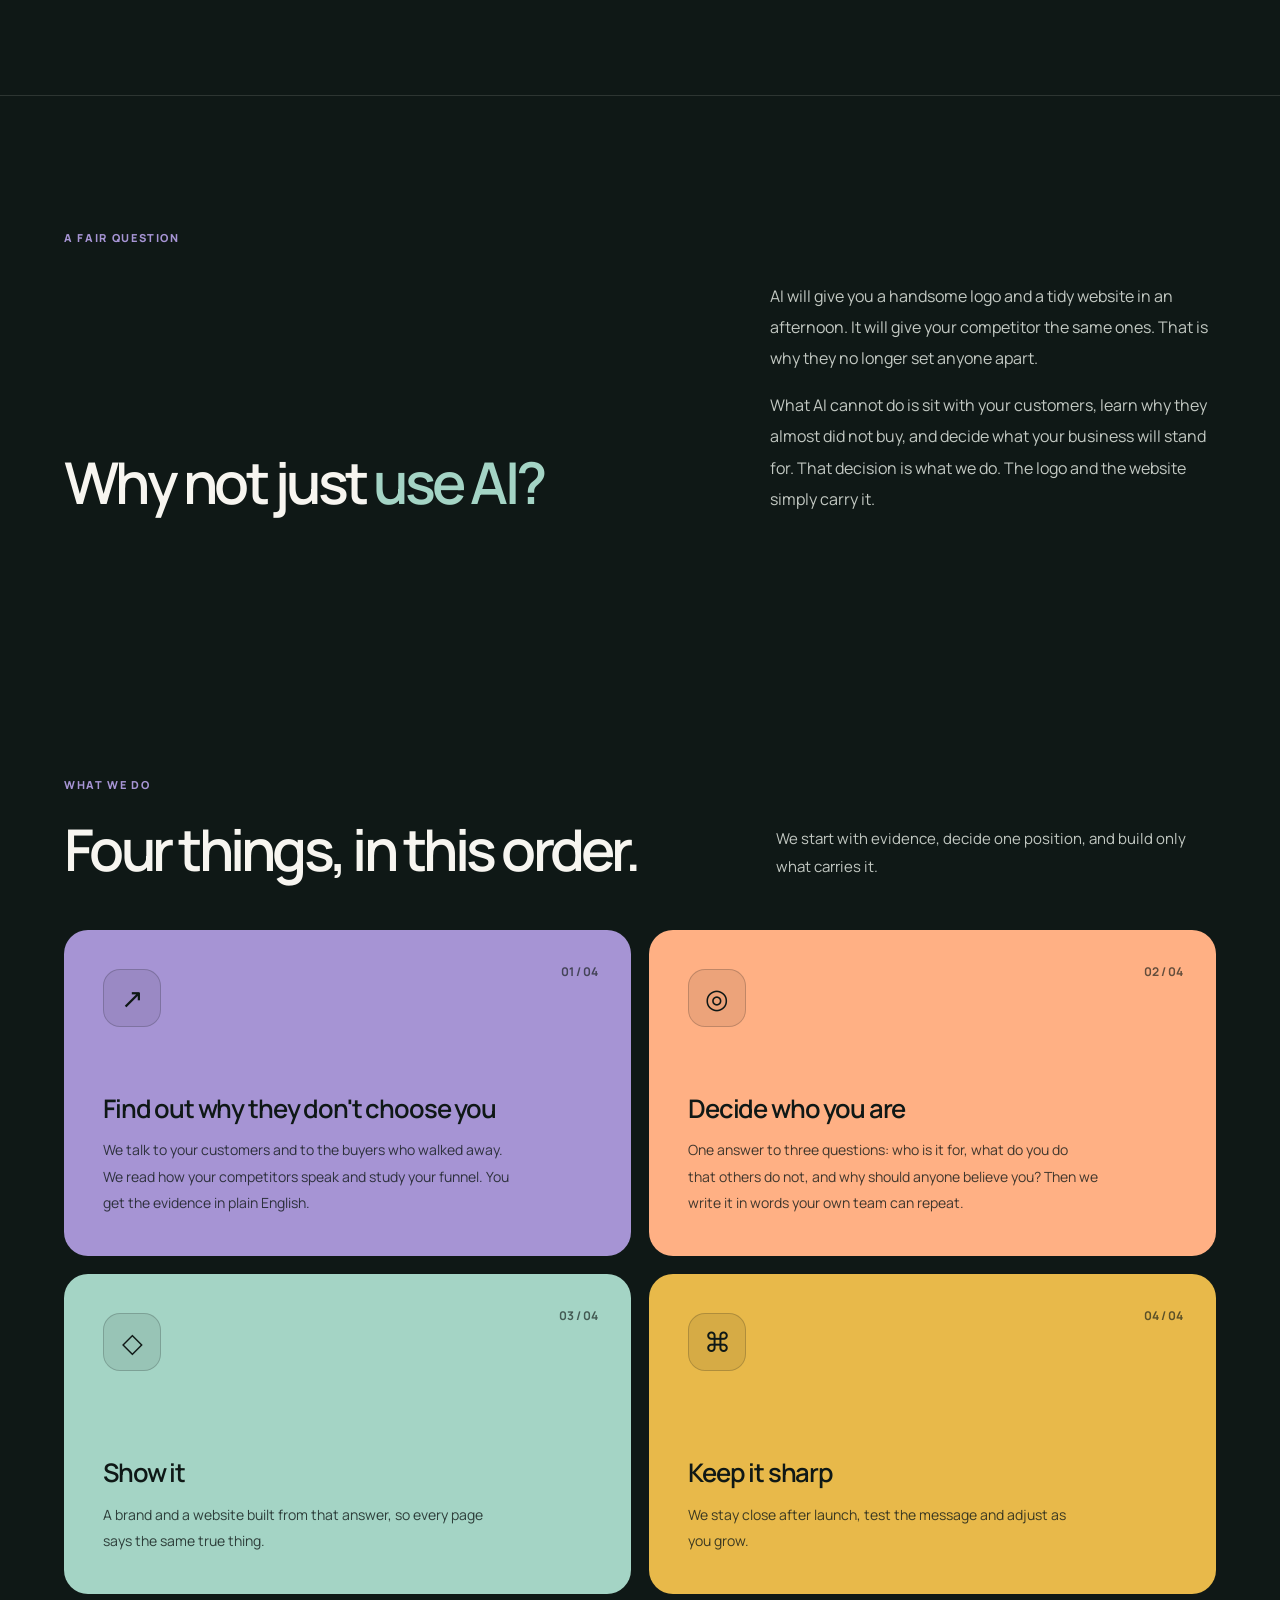
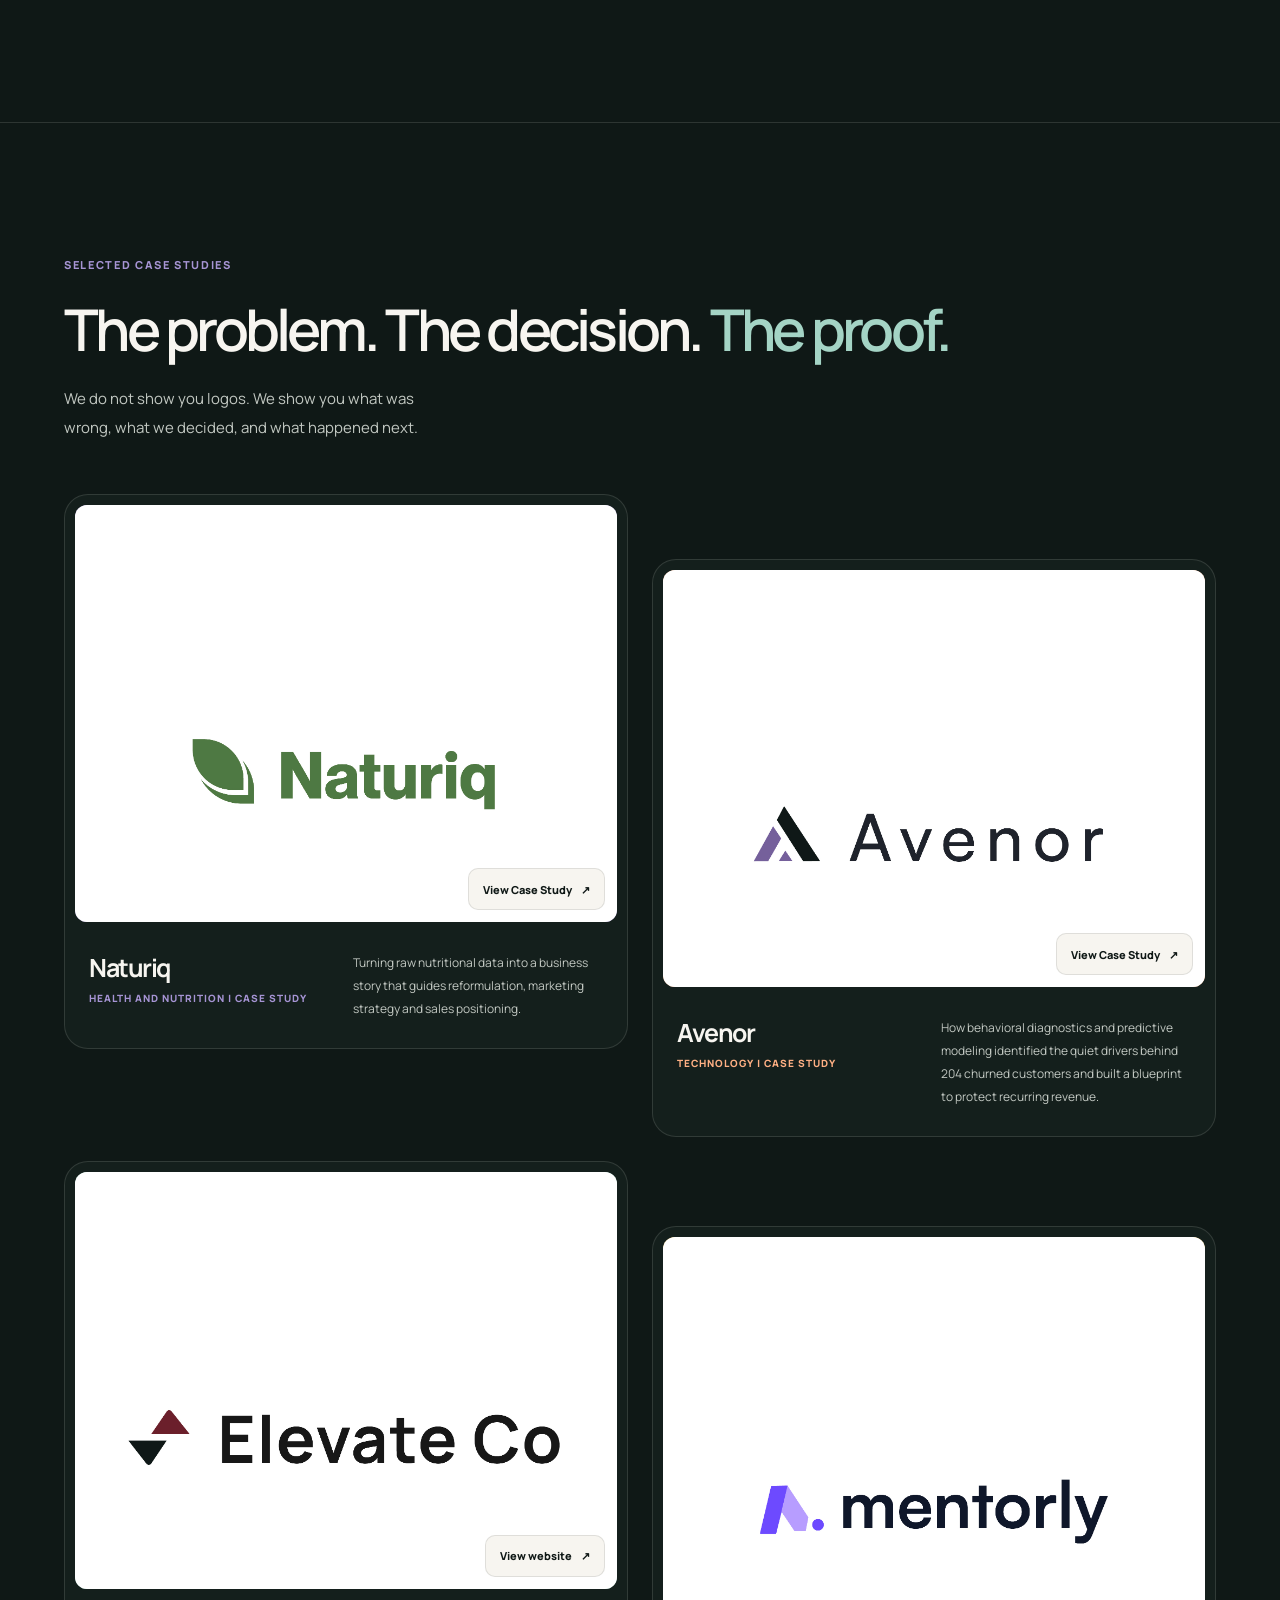
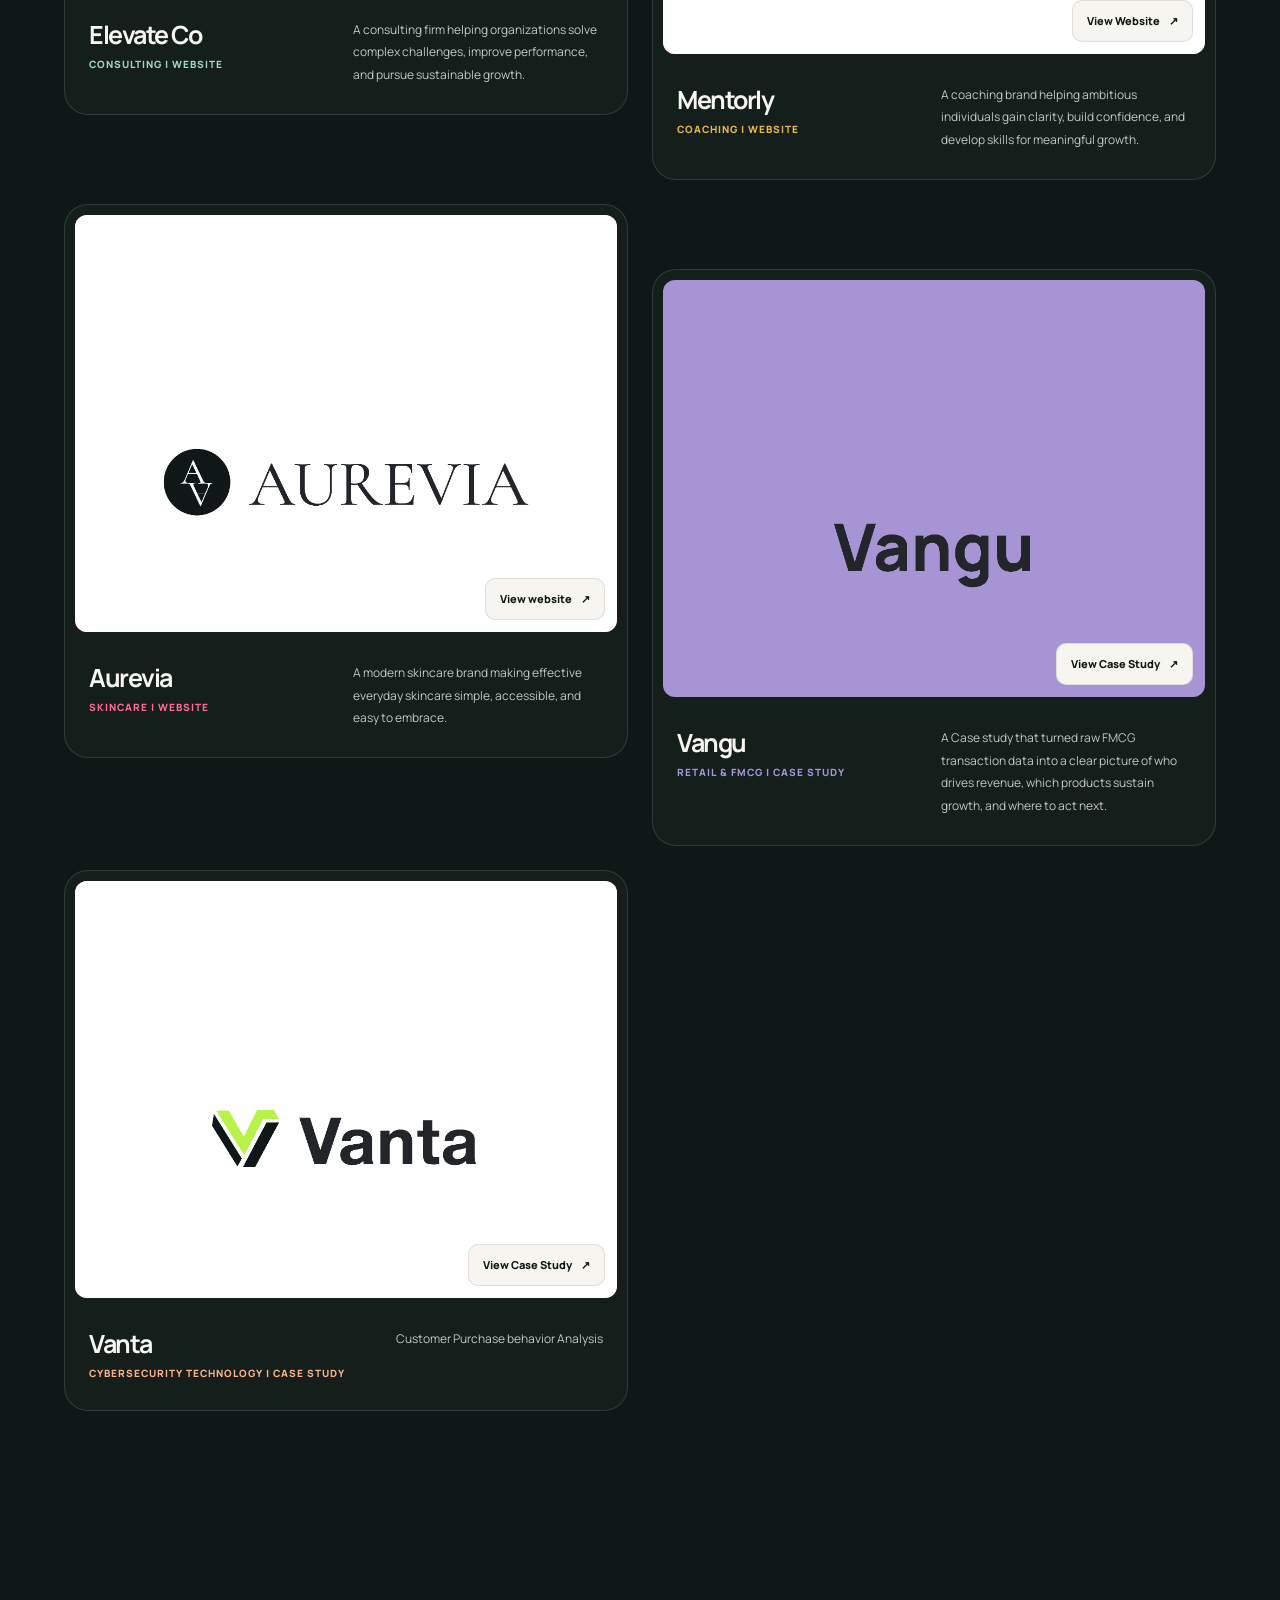
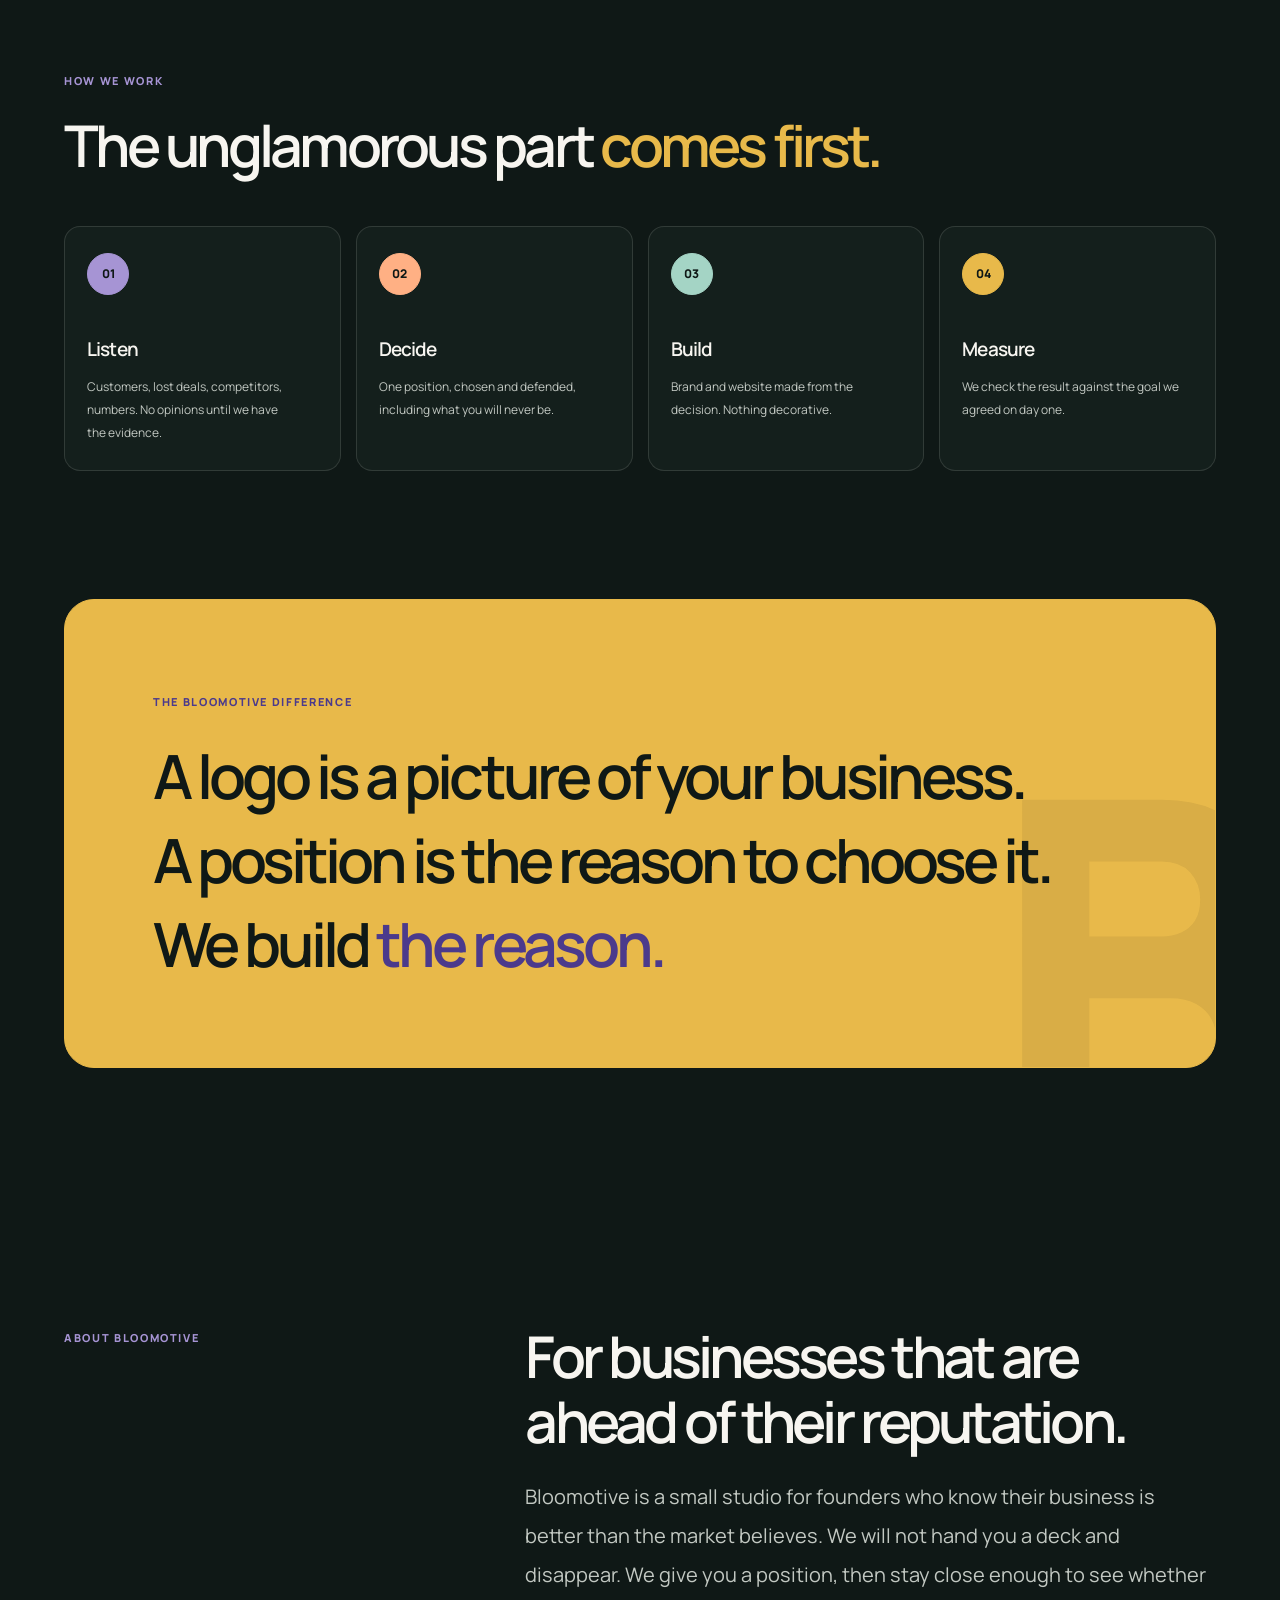
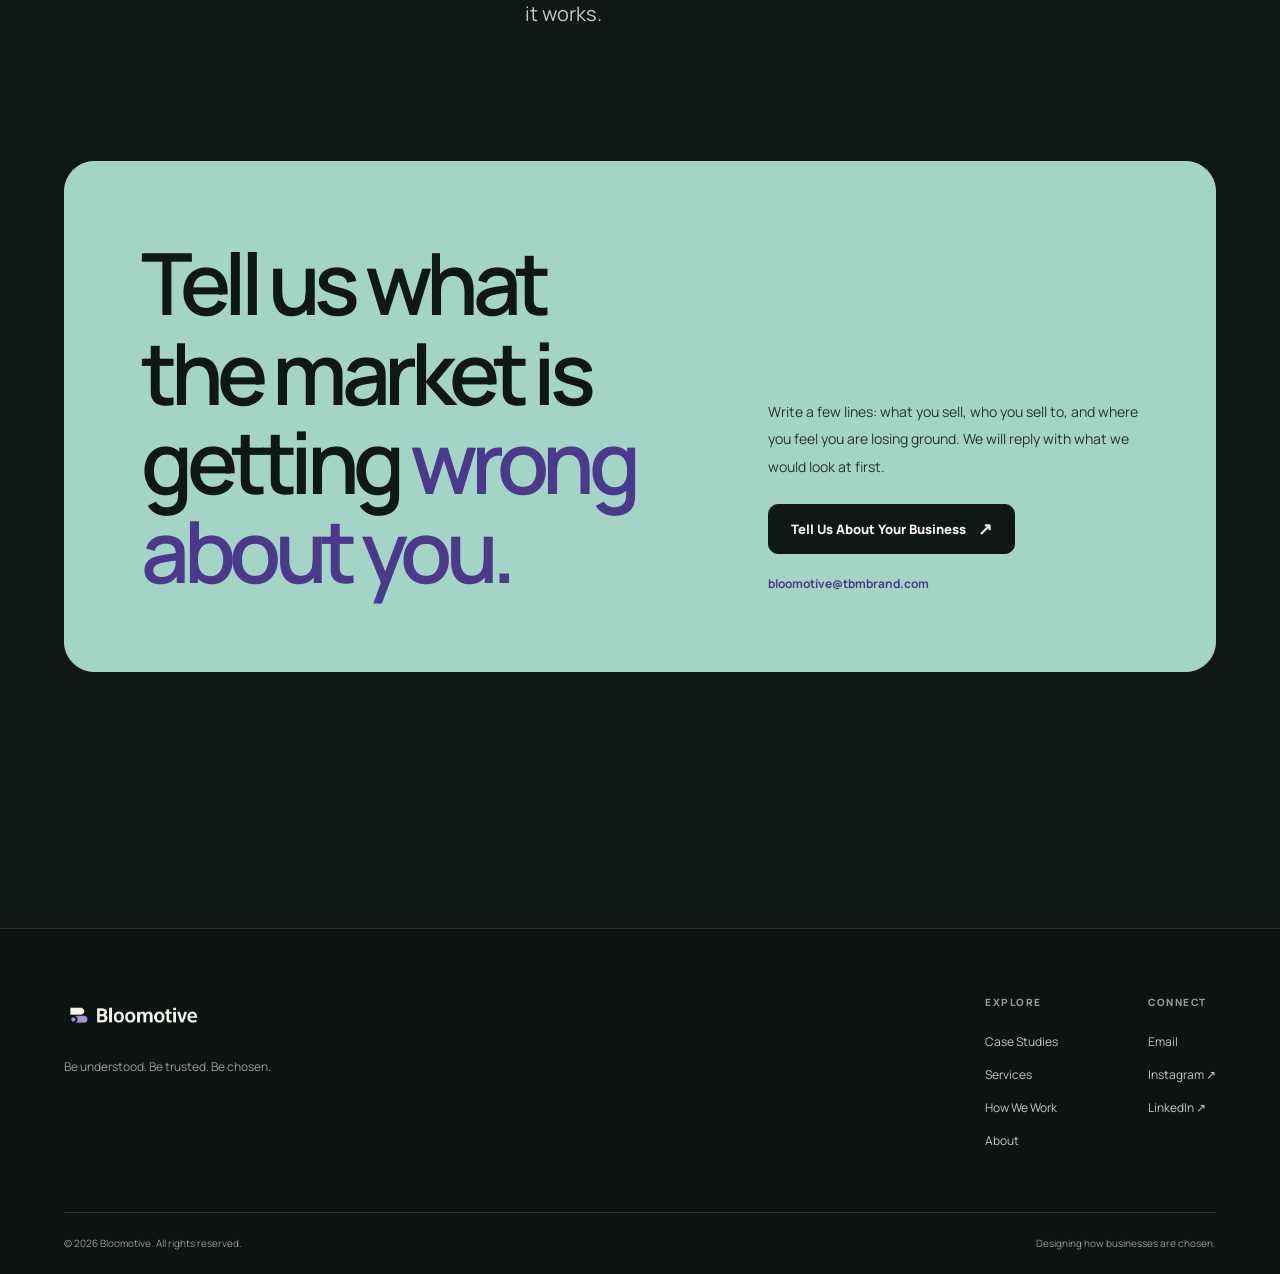
==== commit 2e8b0119: "Update index.html" ====
--- a/index.html
+++ b/index.html
@@ -1696,35 +1696,35 @@
 
       <div class="projects">
 
-        <!-- Avenor -->
-
-         <!-- <article class="project reveal">
-          <div class="project-image" data-name="Avenor">
+        <!-- naturiq -->
+
+          <article class="project reveal">
+          <div class="project-image" data-name="Naturiq">
             <img
-              src="images/avenor.jpg"
-              alt="Avenor real estate brand identity"
+              src="Naturiq.jpg"
+              alt="Food Nutrition Analysis Case Study"
               loading="lazy"
               onerror="this.remove()">
 
             <a
               class="project-view"
-              href="images/avenor Brand Identity.pdf"
+              href="images/naturiq.html"
               aria-label="Read the Brand">
-              View Visual Identity <span aria-hidden="true">↗</span>
+              View Case Study <span aria-hidden="true">↗</span>
             </a>
           </div>
 
           <div class="project-info">
             <div>
-              <h3 class="project-name">Avenor</h3>
-              <p class="project-category">Real Estate / Visual Identity</p>
+              <h3 class="project-name">Naturiq</h3>
+              <p class="project-category">Health and Nutrition | Case Study</p>
             </div>
             <p class="project-description">
-              A real estate brand built around thoughtfully designed
-              spaces, healthy living, comfort, and modern lifestyles.
+              Turning raw nutritional data into a business story that guides reformulation,
+              marketing strategy and sales positioning.
             </p>
           </div>
-        </article>  -->
+        </article>  
 
         <!-- Data report -->
        
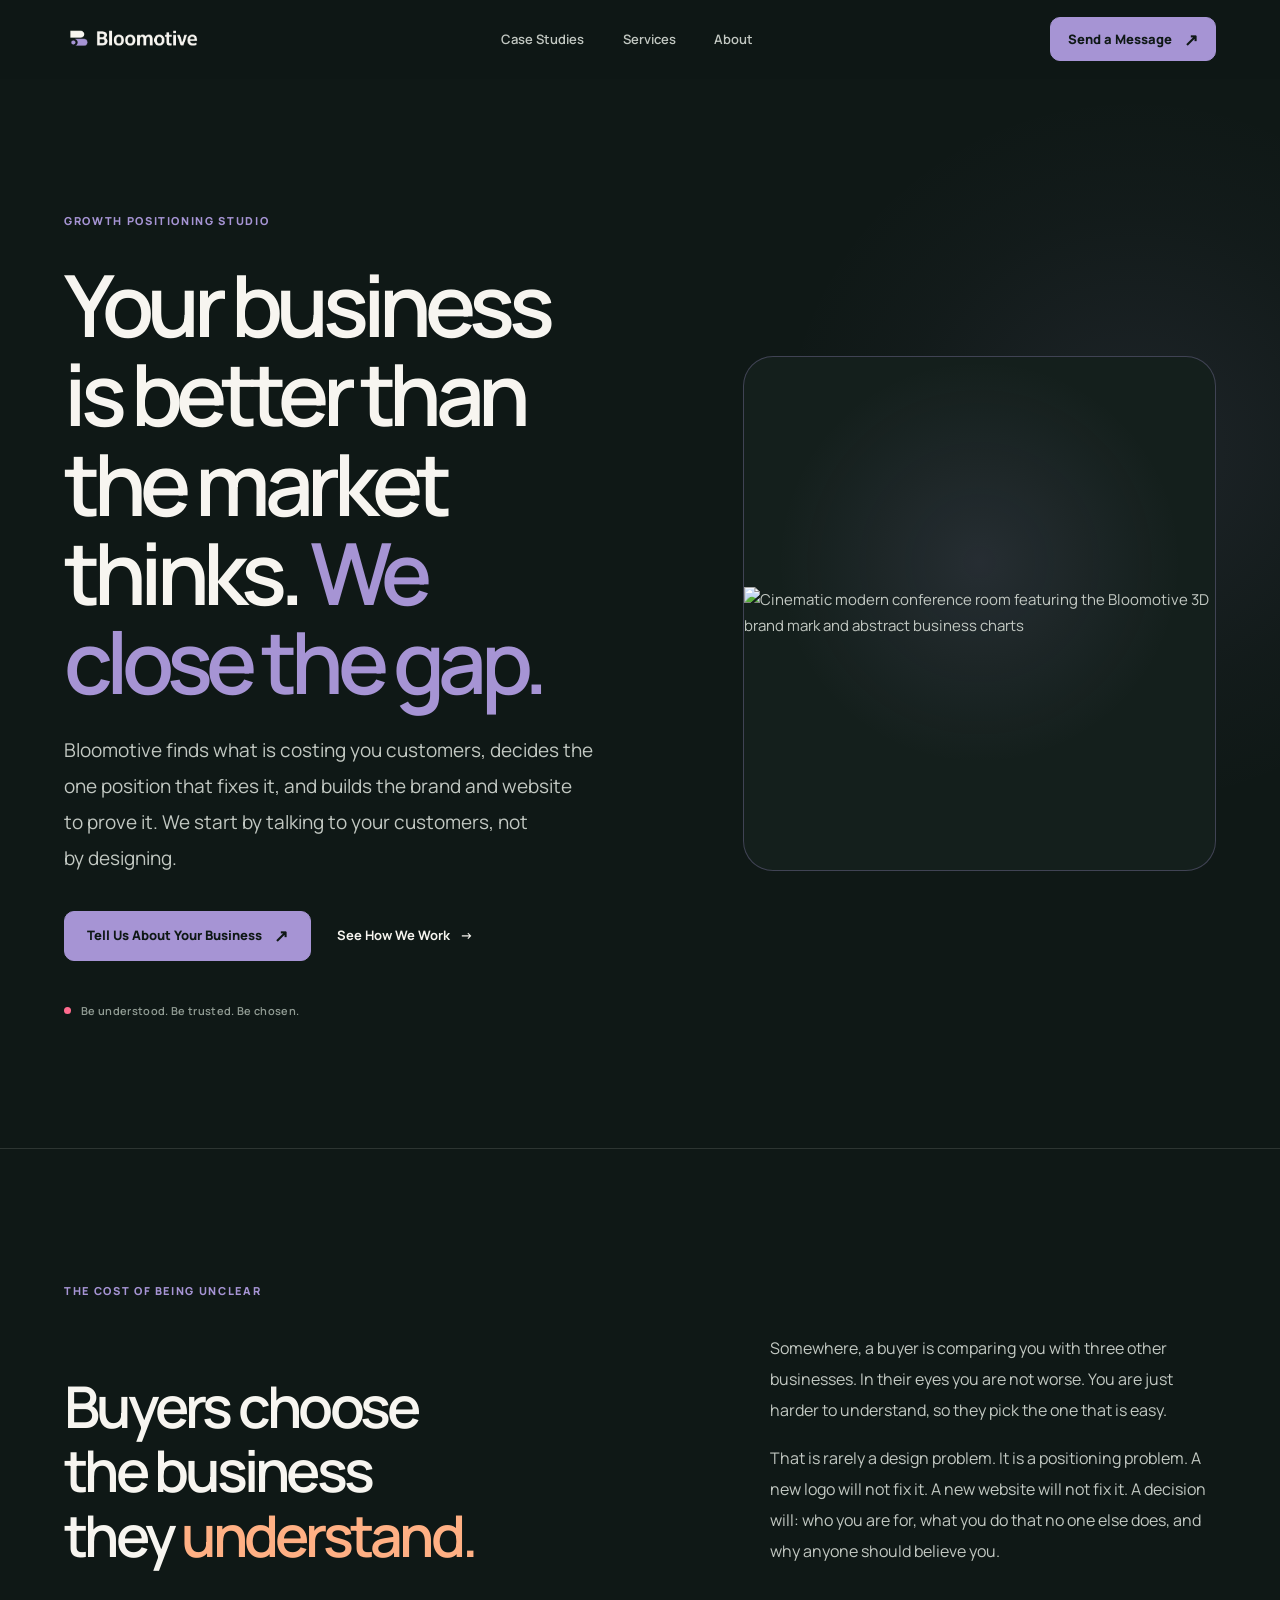
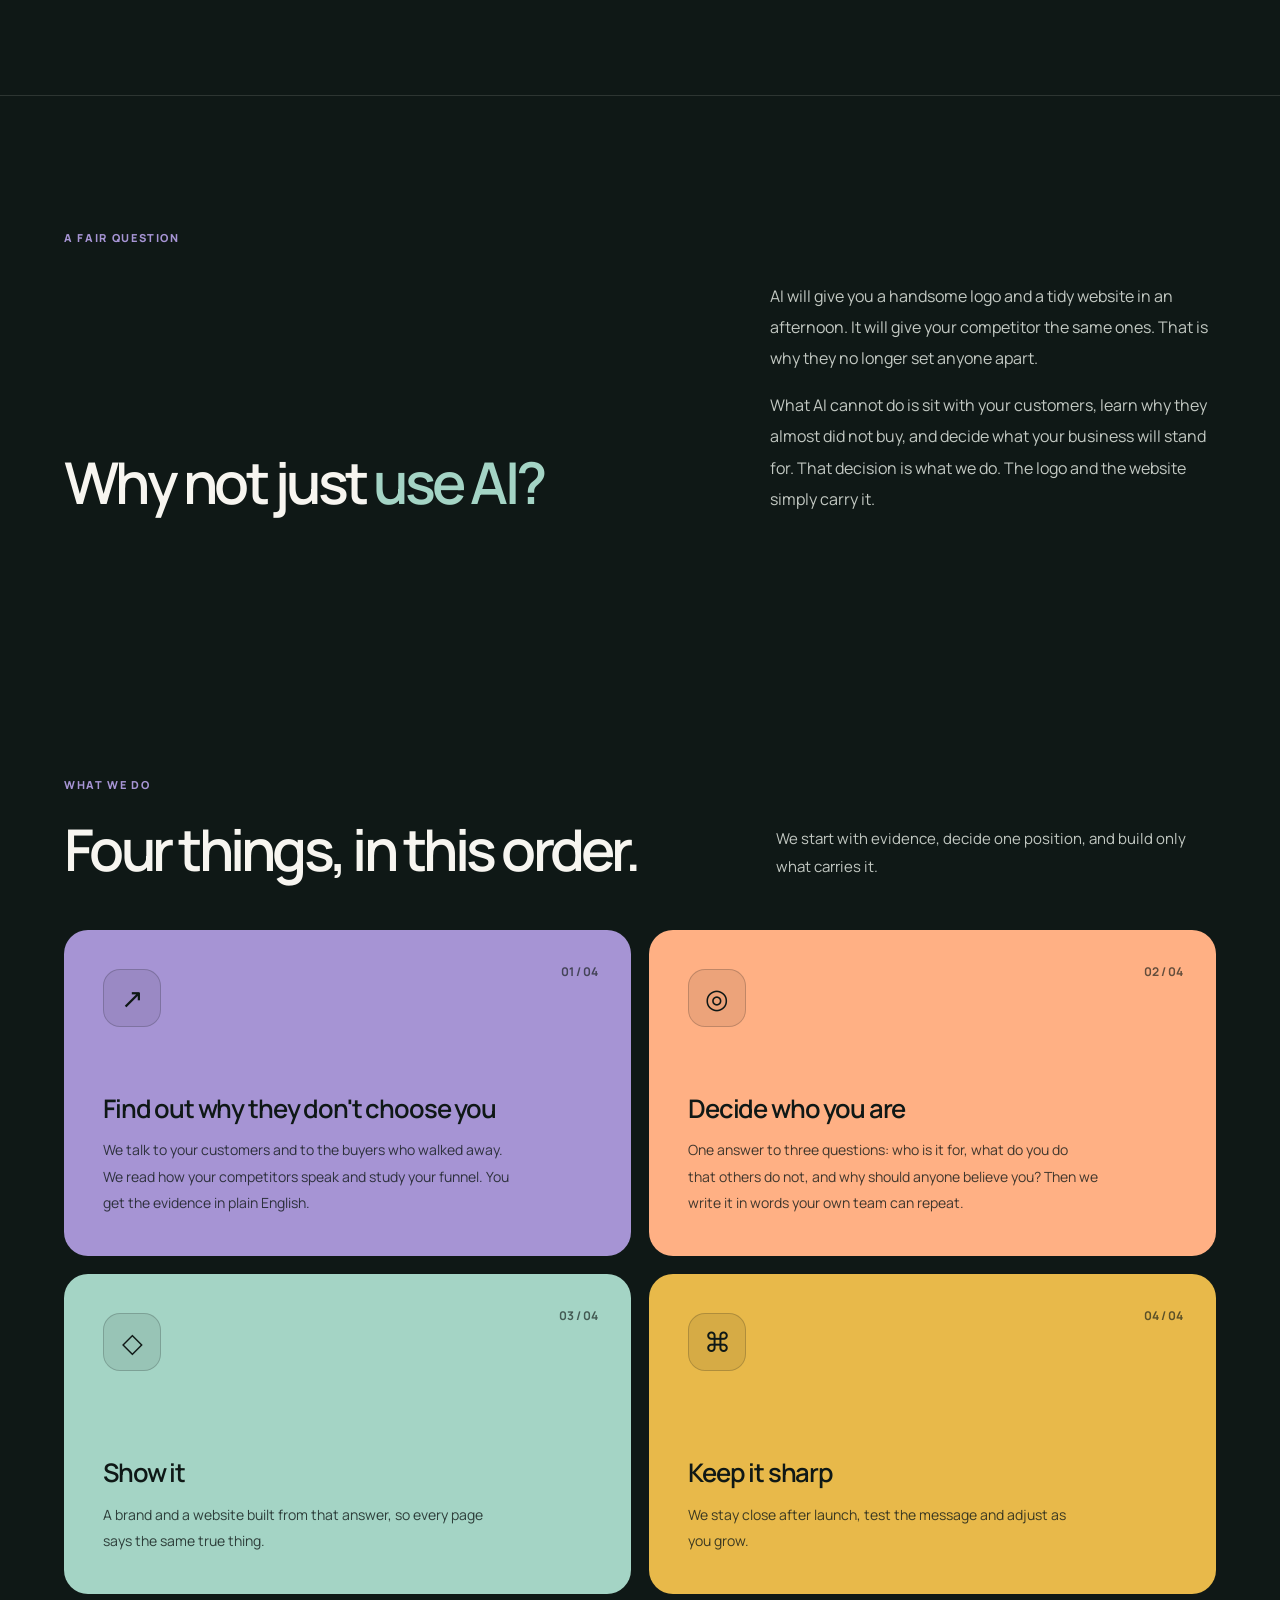
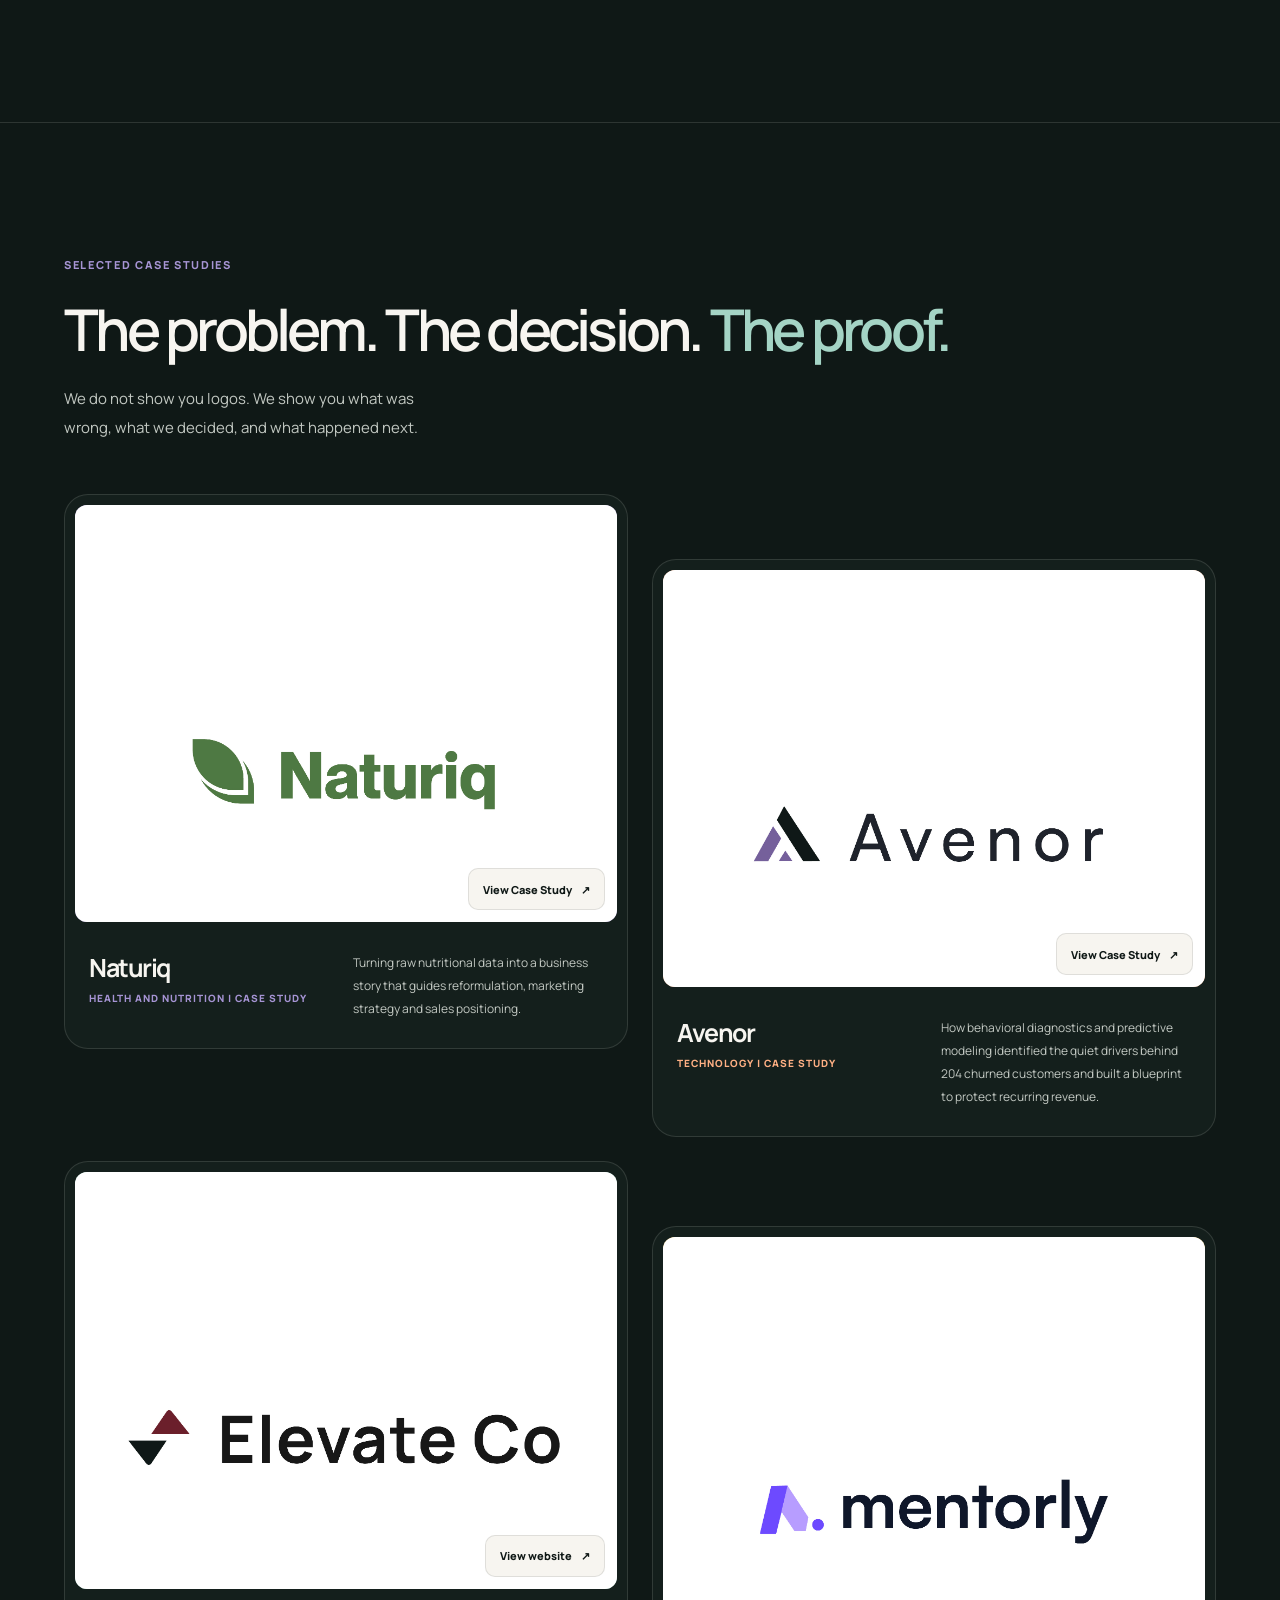
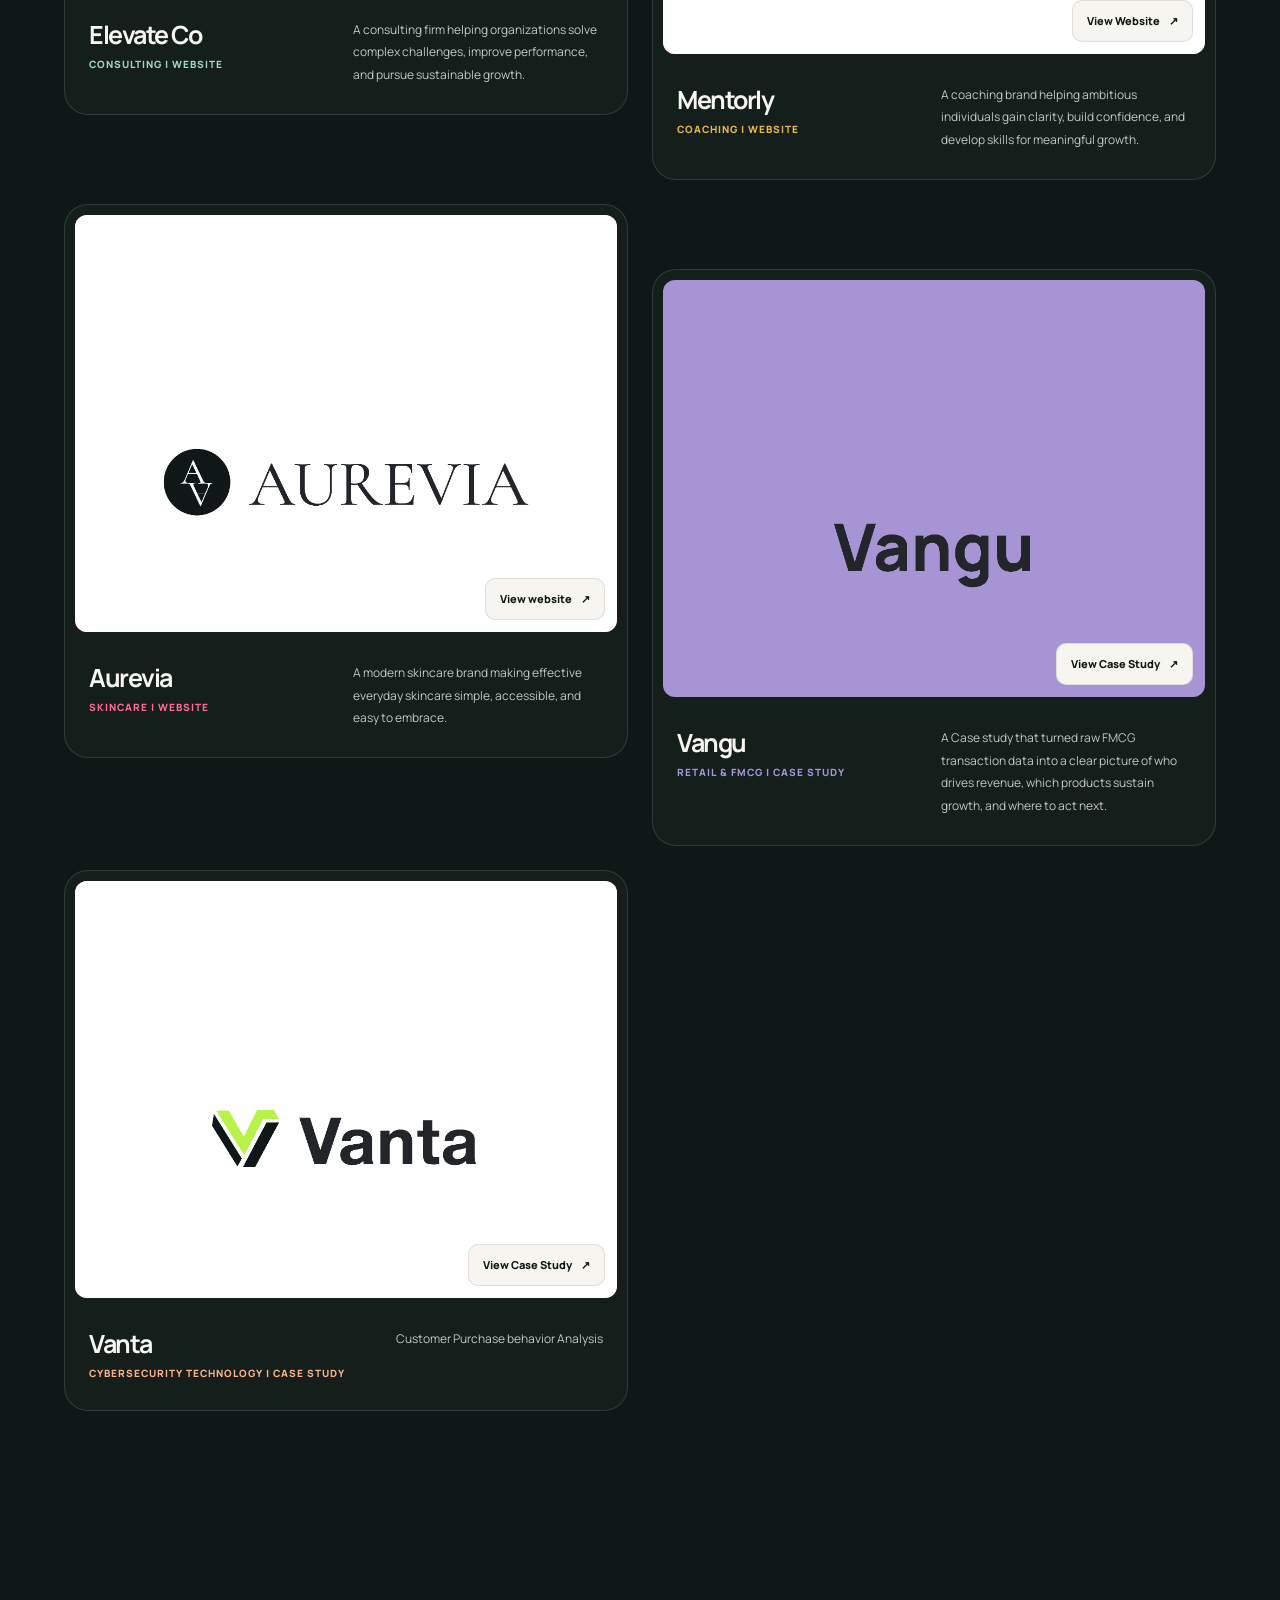
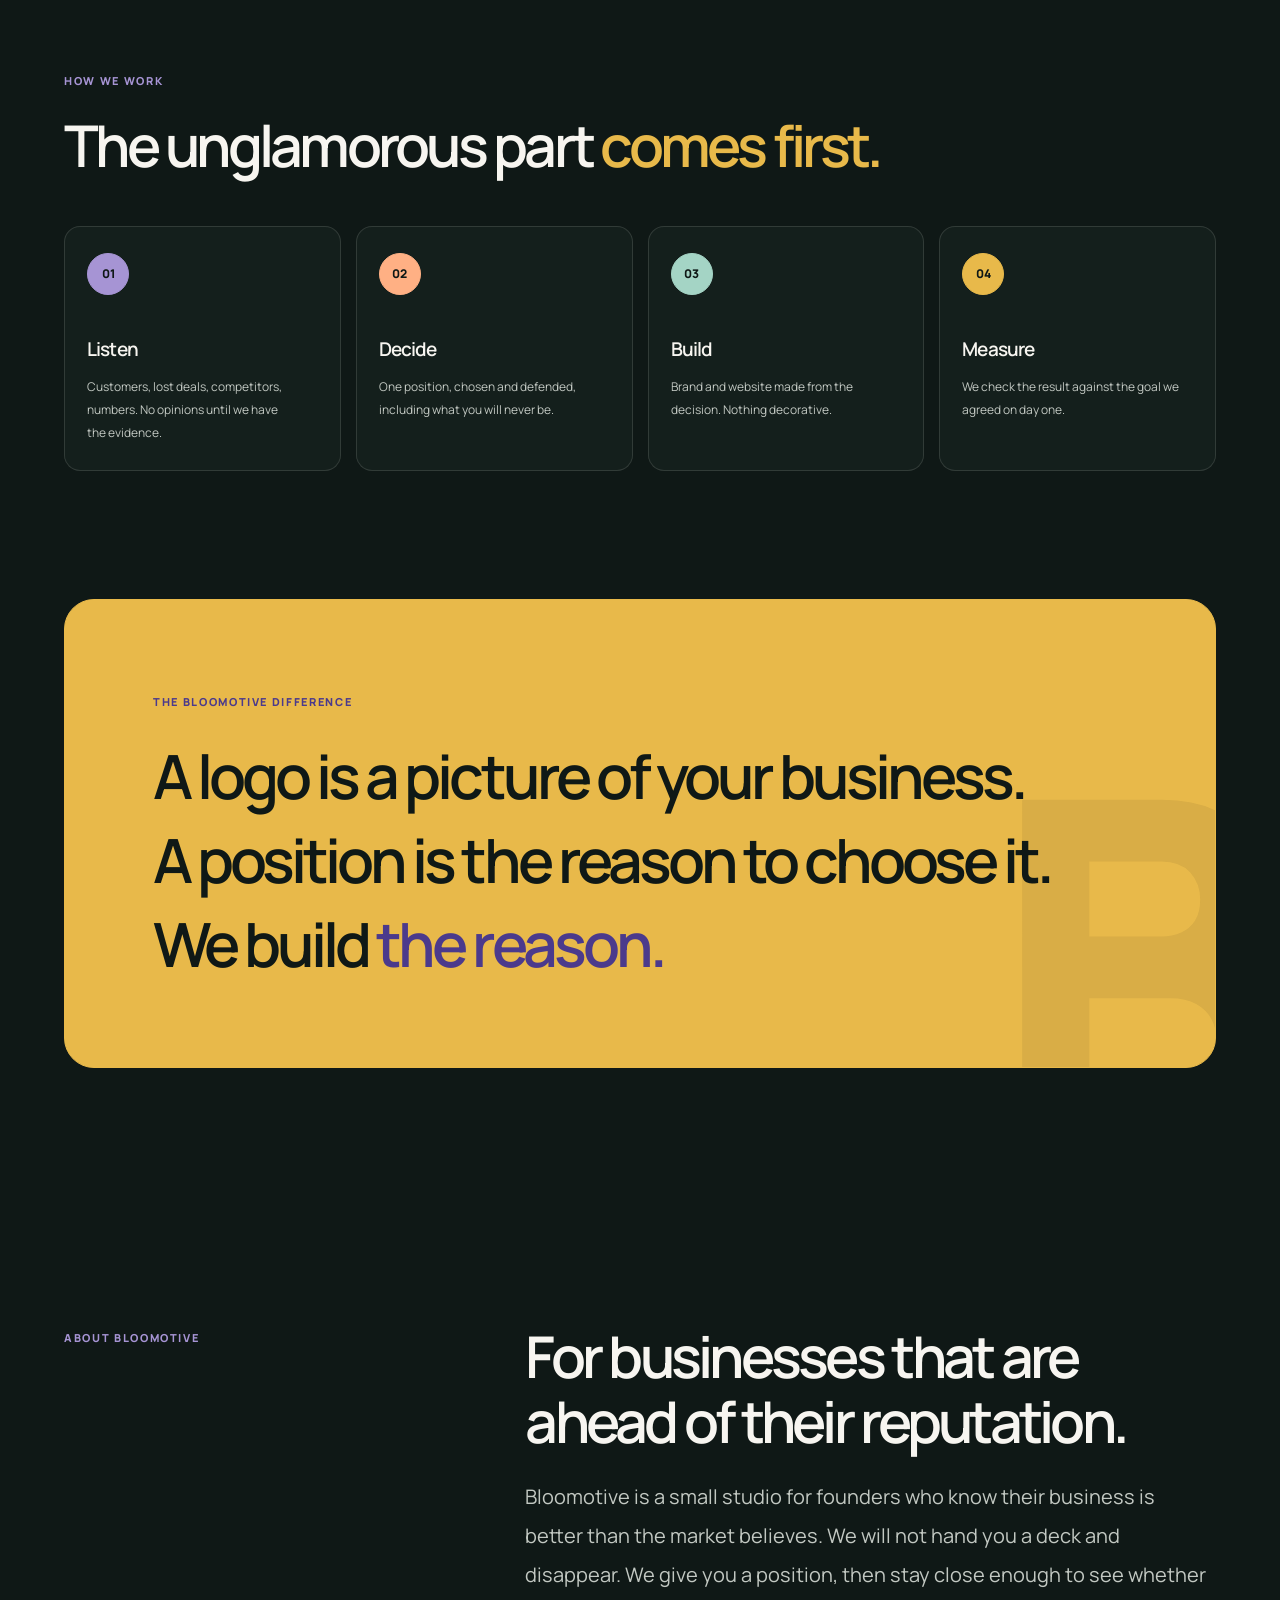
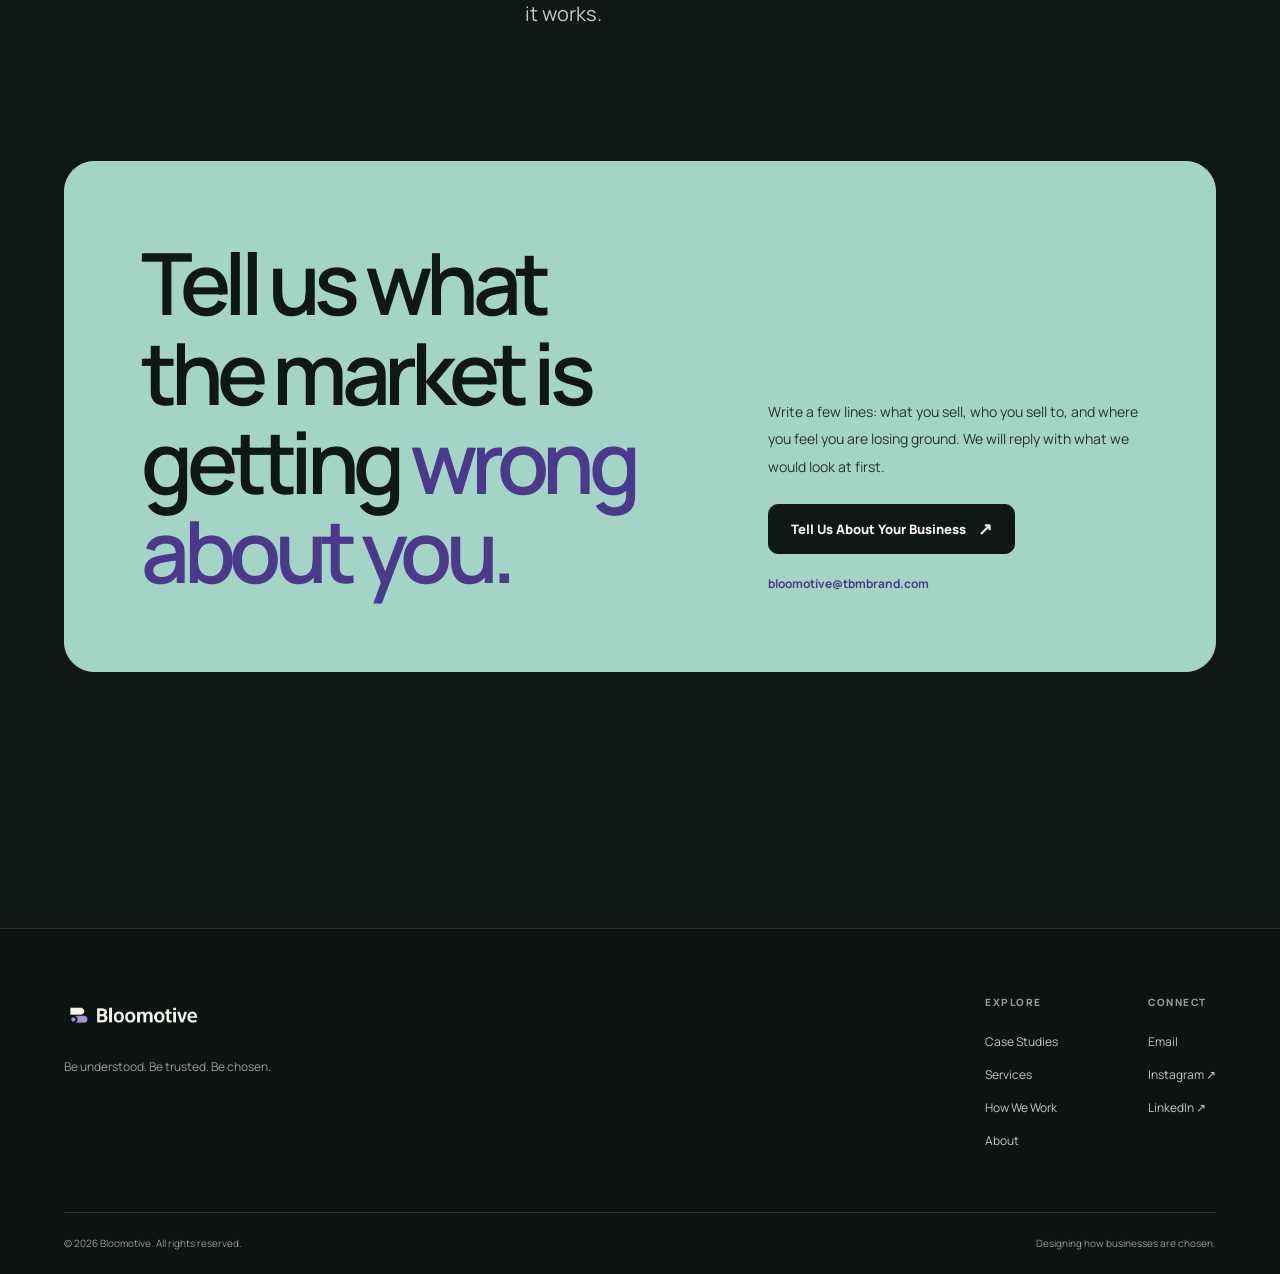
==== commit 32ad7ab5: "Update index.html" ====
--- a/index.html
+++ b/index.html
@@ -1508,29 +1508,13 @@
         </p>
       </div>
 
-      <div
-        class="scene rise"
-        style="--i:2"
-        role="img"
-        aria-label="Abstract Bloomotive brand mark in lavender, pink, and off-white against a dark background">
-
-        <div class="scene-grid"></div>
-        <div class="scene-ring"></div>
-        <div class="scene-ring ring-two"></div>
-        <div class="scene-ring ring-three"></div>
-        <div class="scene-orb"></div>
-
-        <div class="scene-mark">
-          <div class="scene-pill top"></div>
-          <div class="scene-pill bottom"></div>
-          <div class="scene-dot"></div>
-        </div>
-
-        <div class="scene-caption">
-          <span>Bloomotive®</span>
-          <span>Strategy / Identity / Digital</span>
-        </div>
-      </div>
+      <div class="scene rise" style="--i:2">
+  <img 
+    src="hero-image.jpg" 
+    alt="Cinematic modern conference room featuring the Bloomotive 3D brand mark and abstract business charts"
+    class="hero-image"
+  />
+</div>
 
     </div>
   </section>
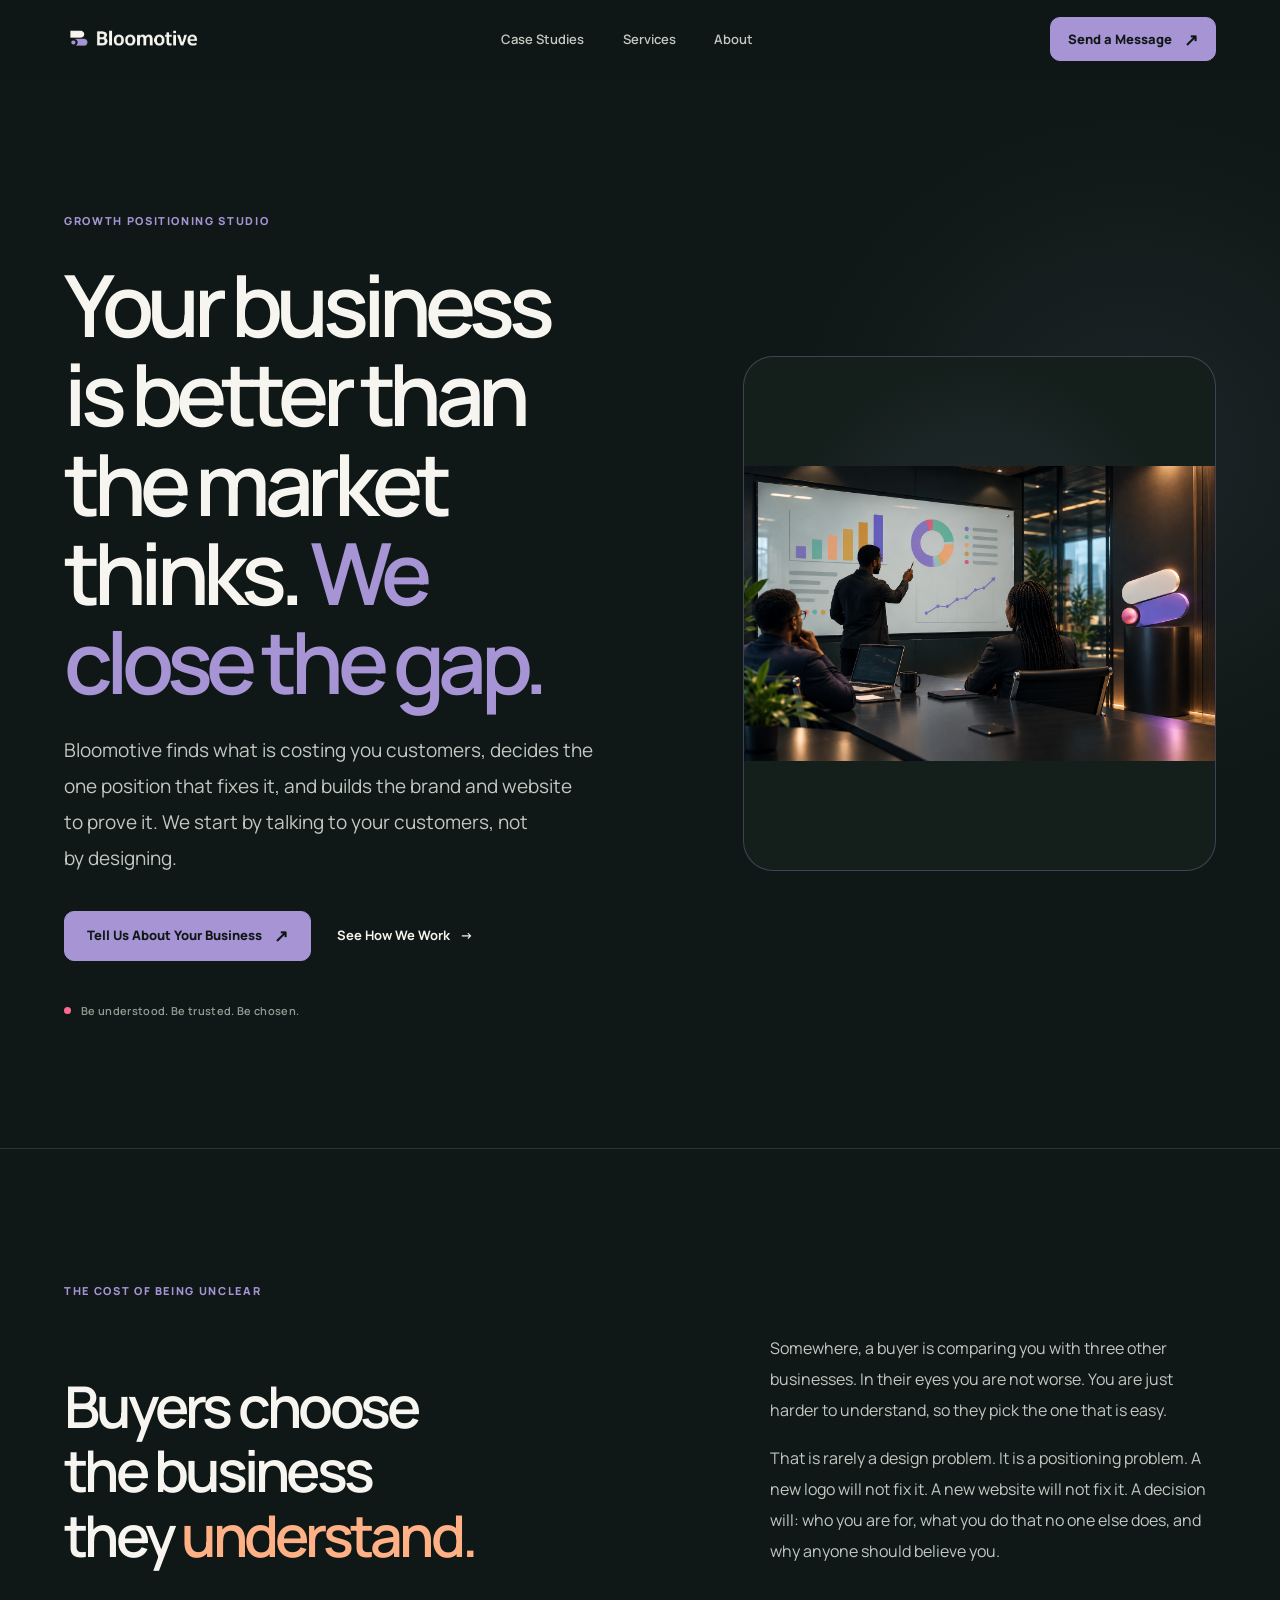
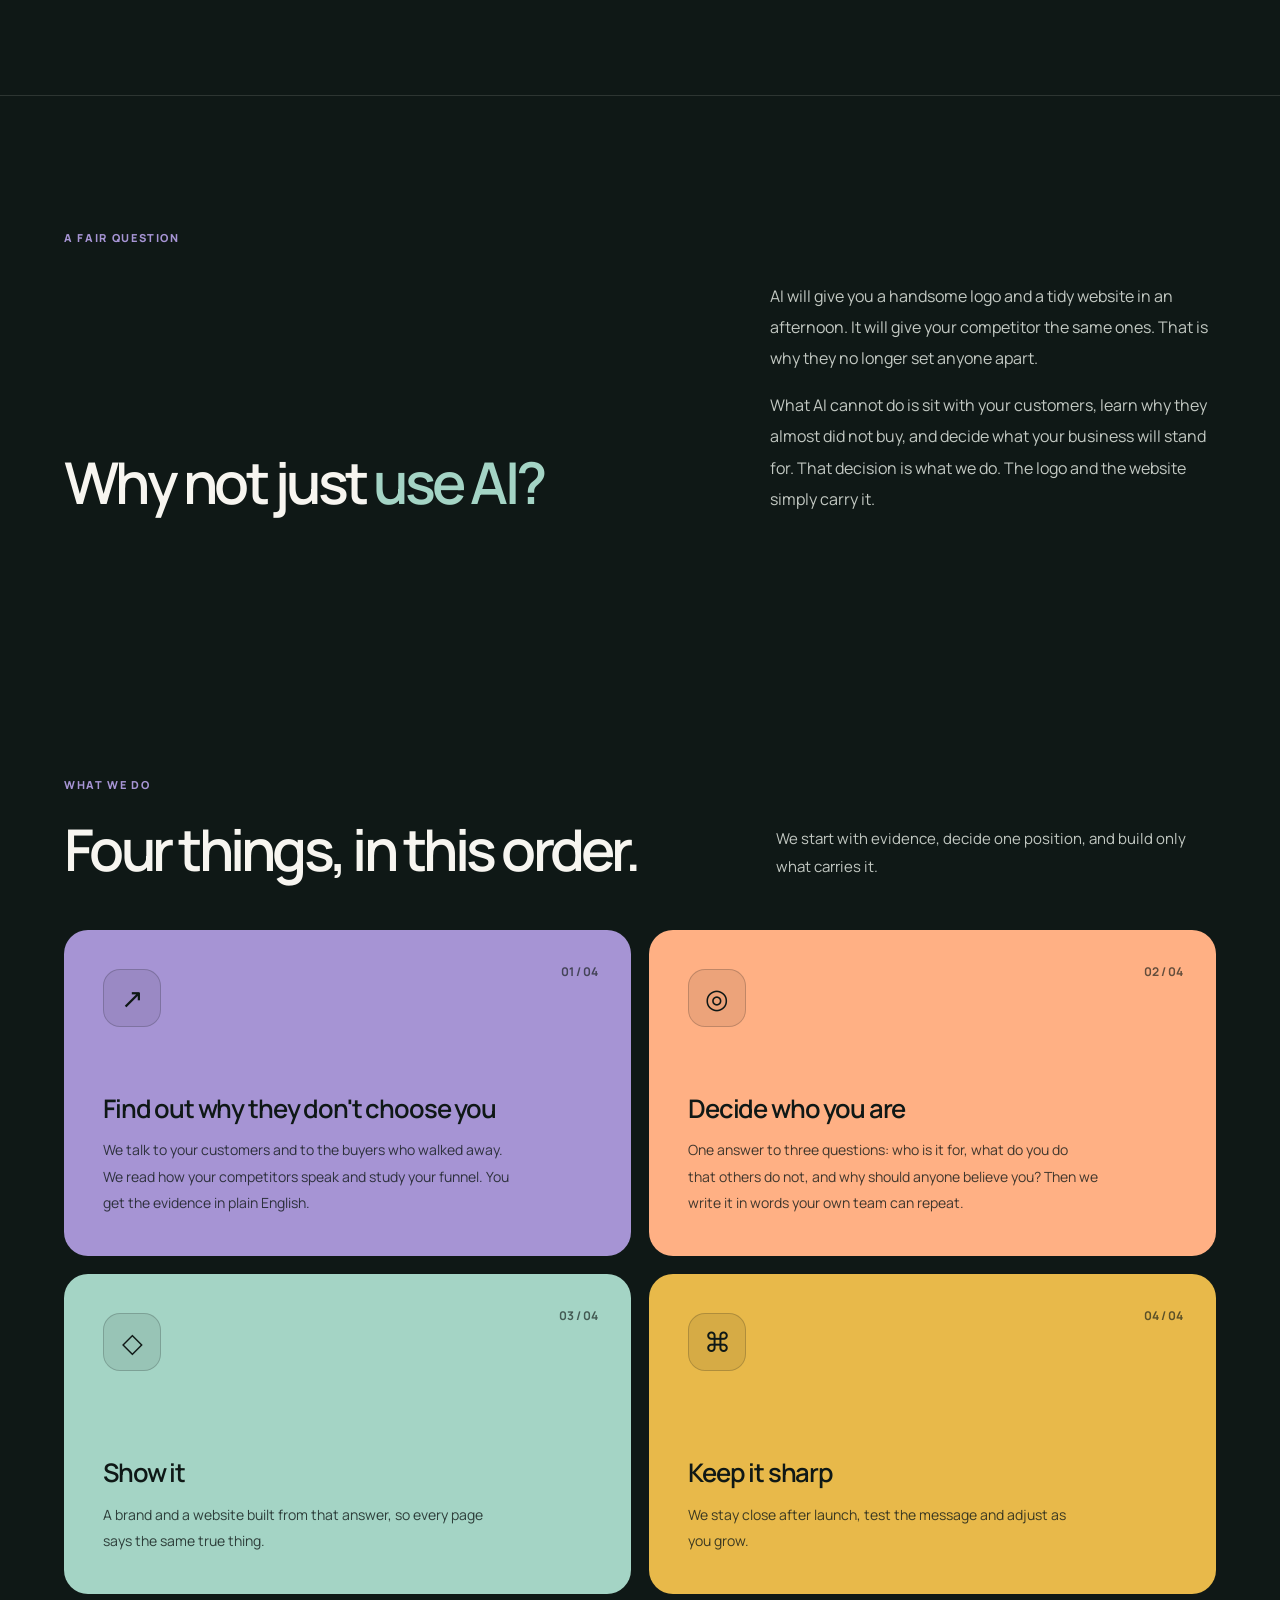
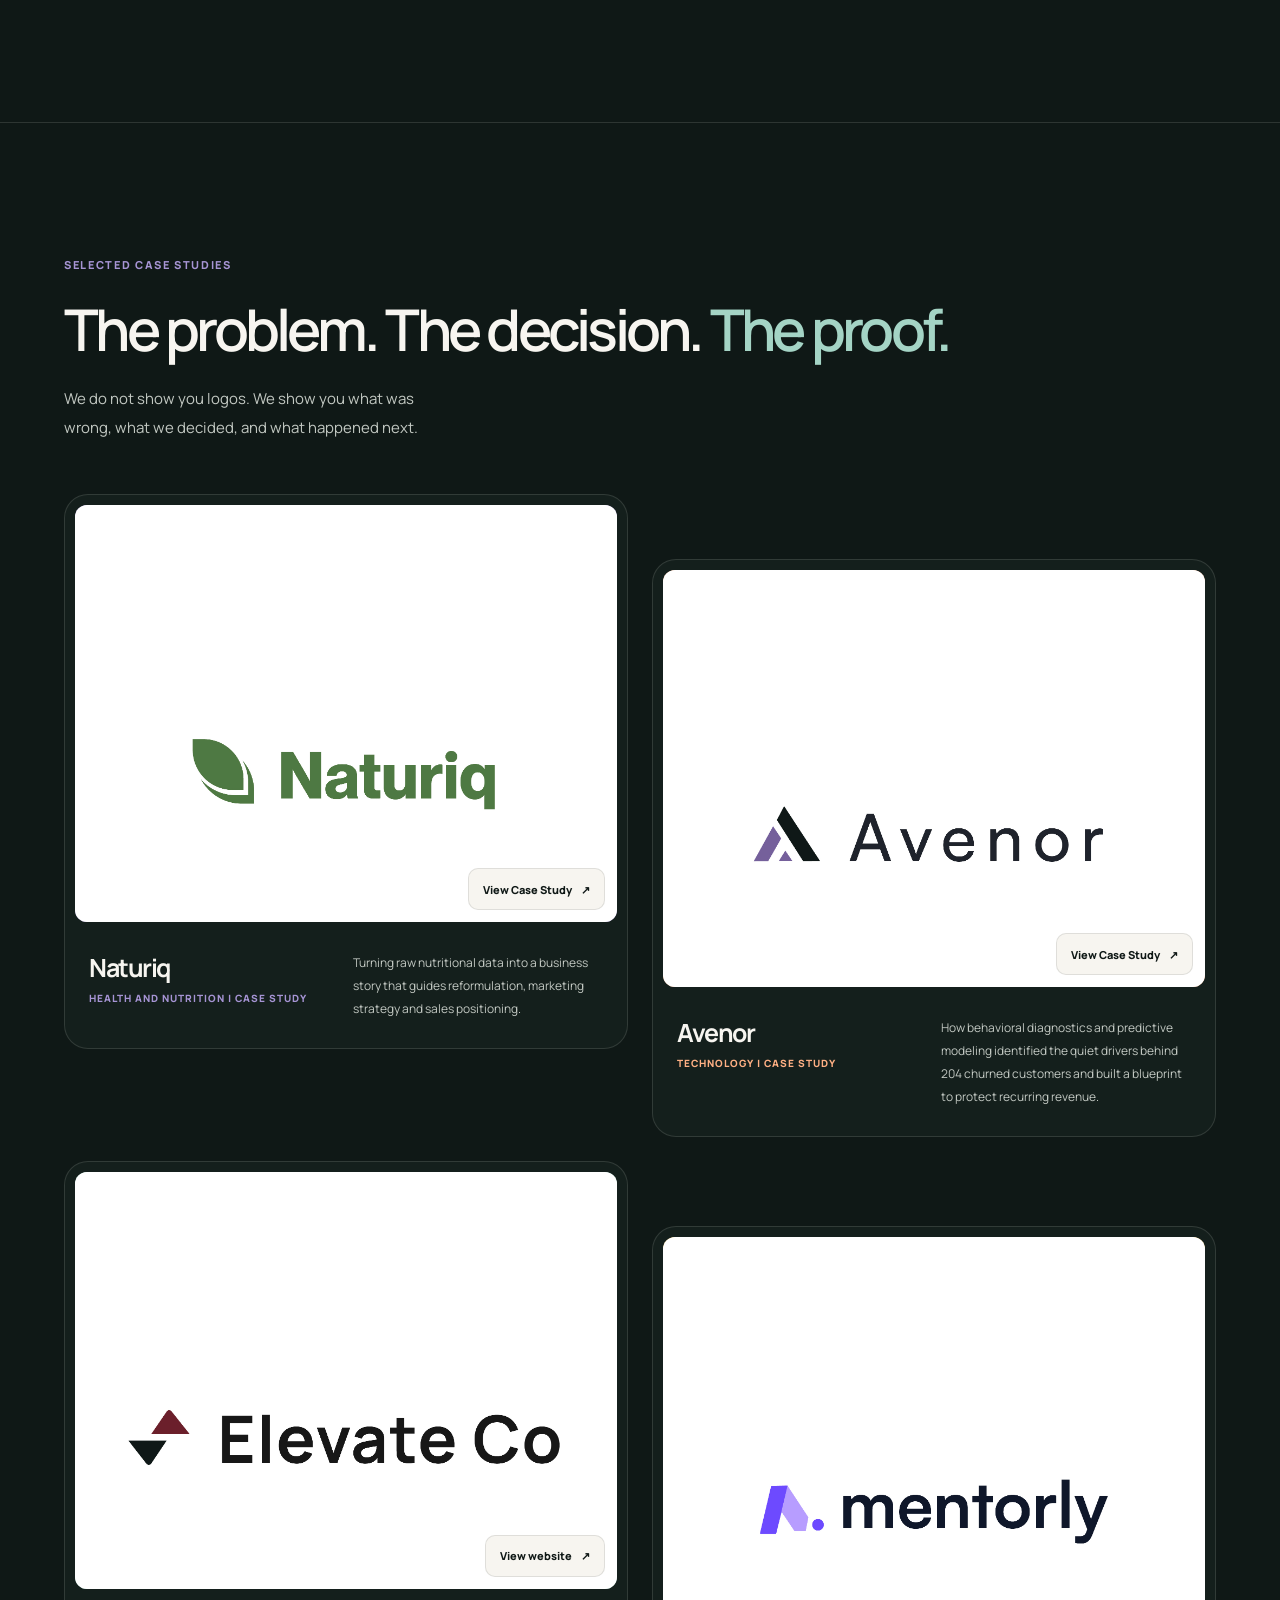
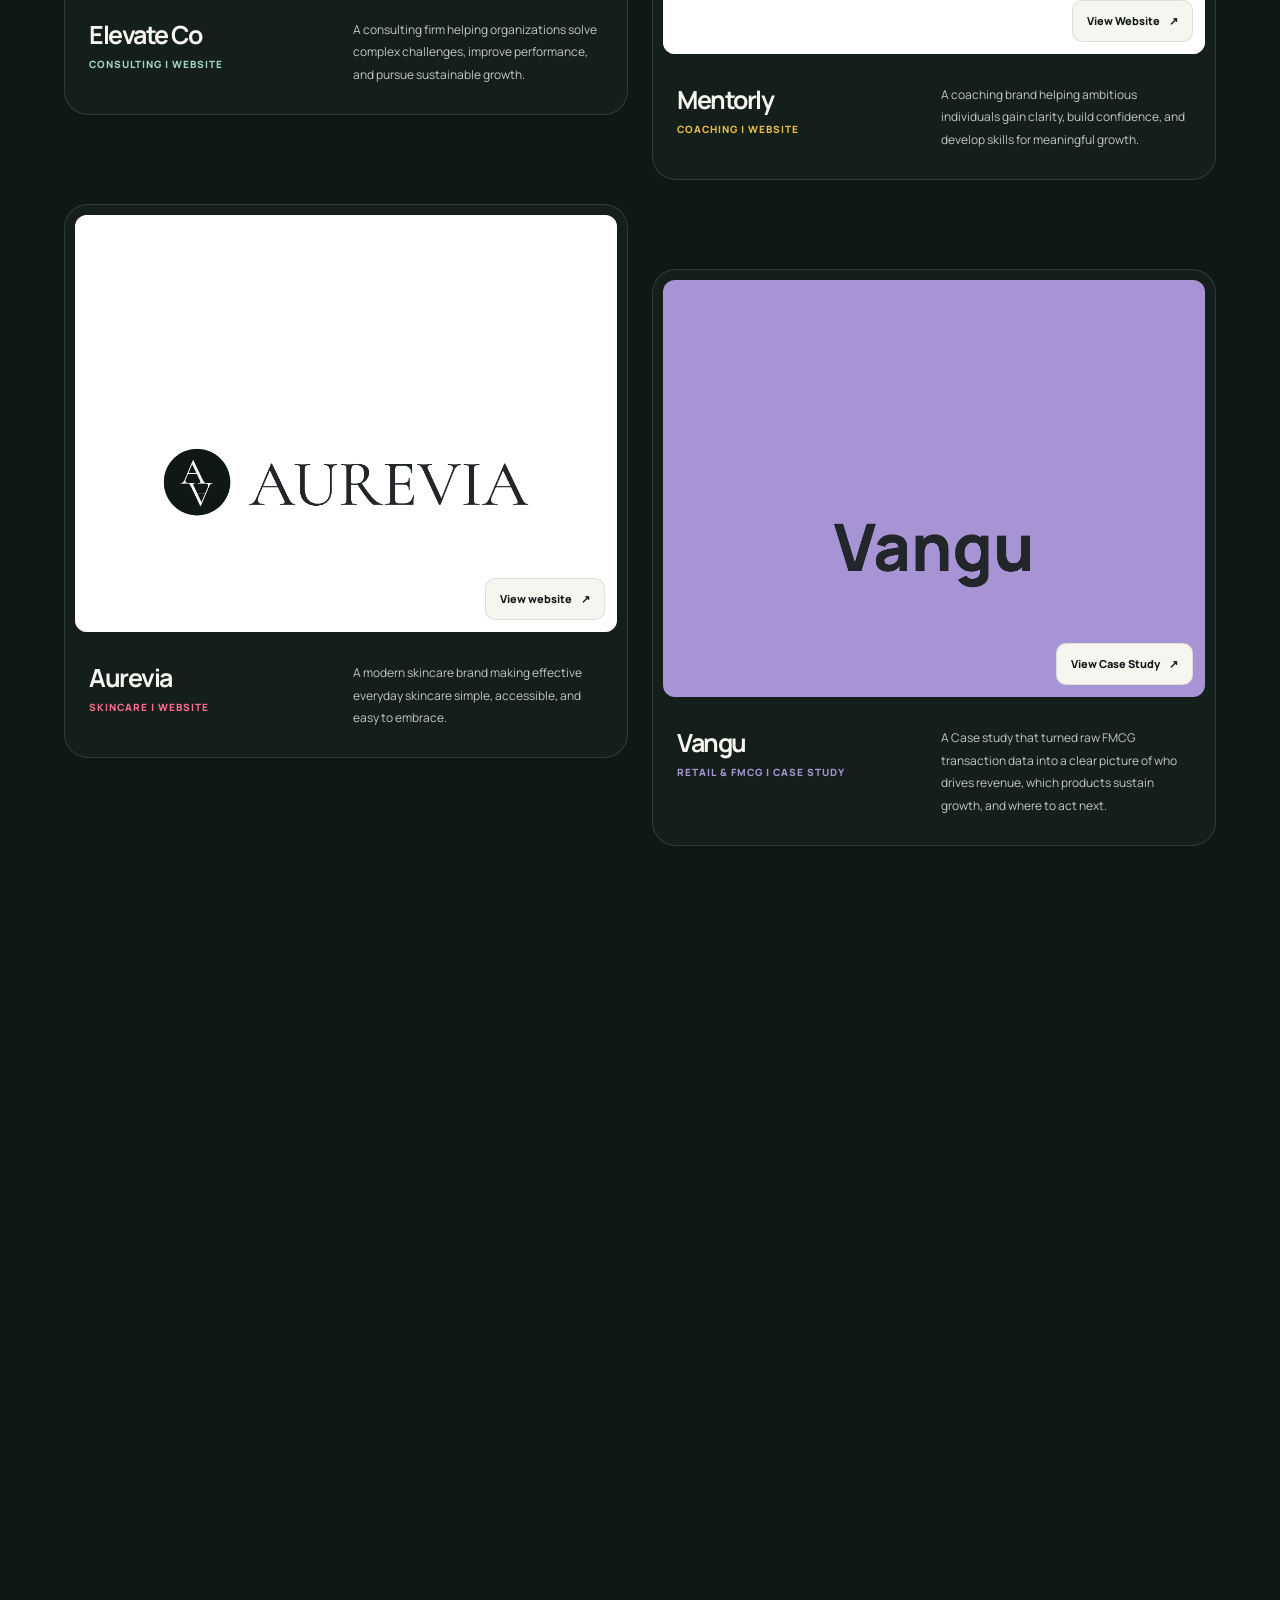
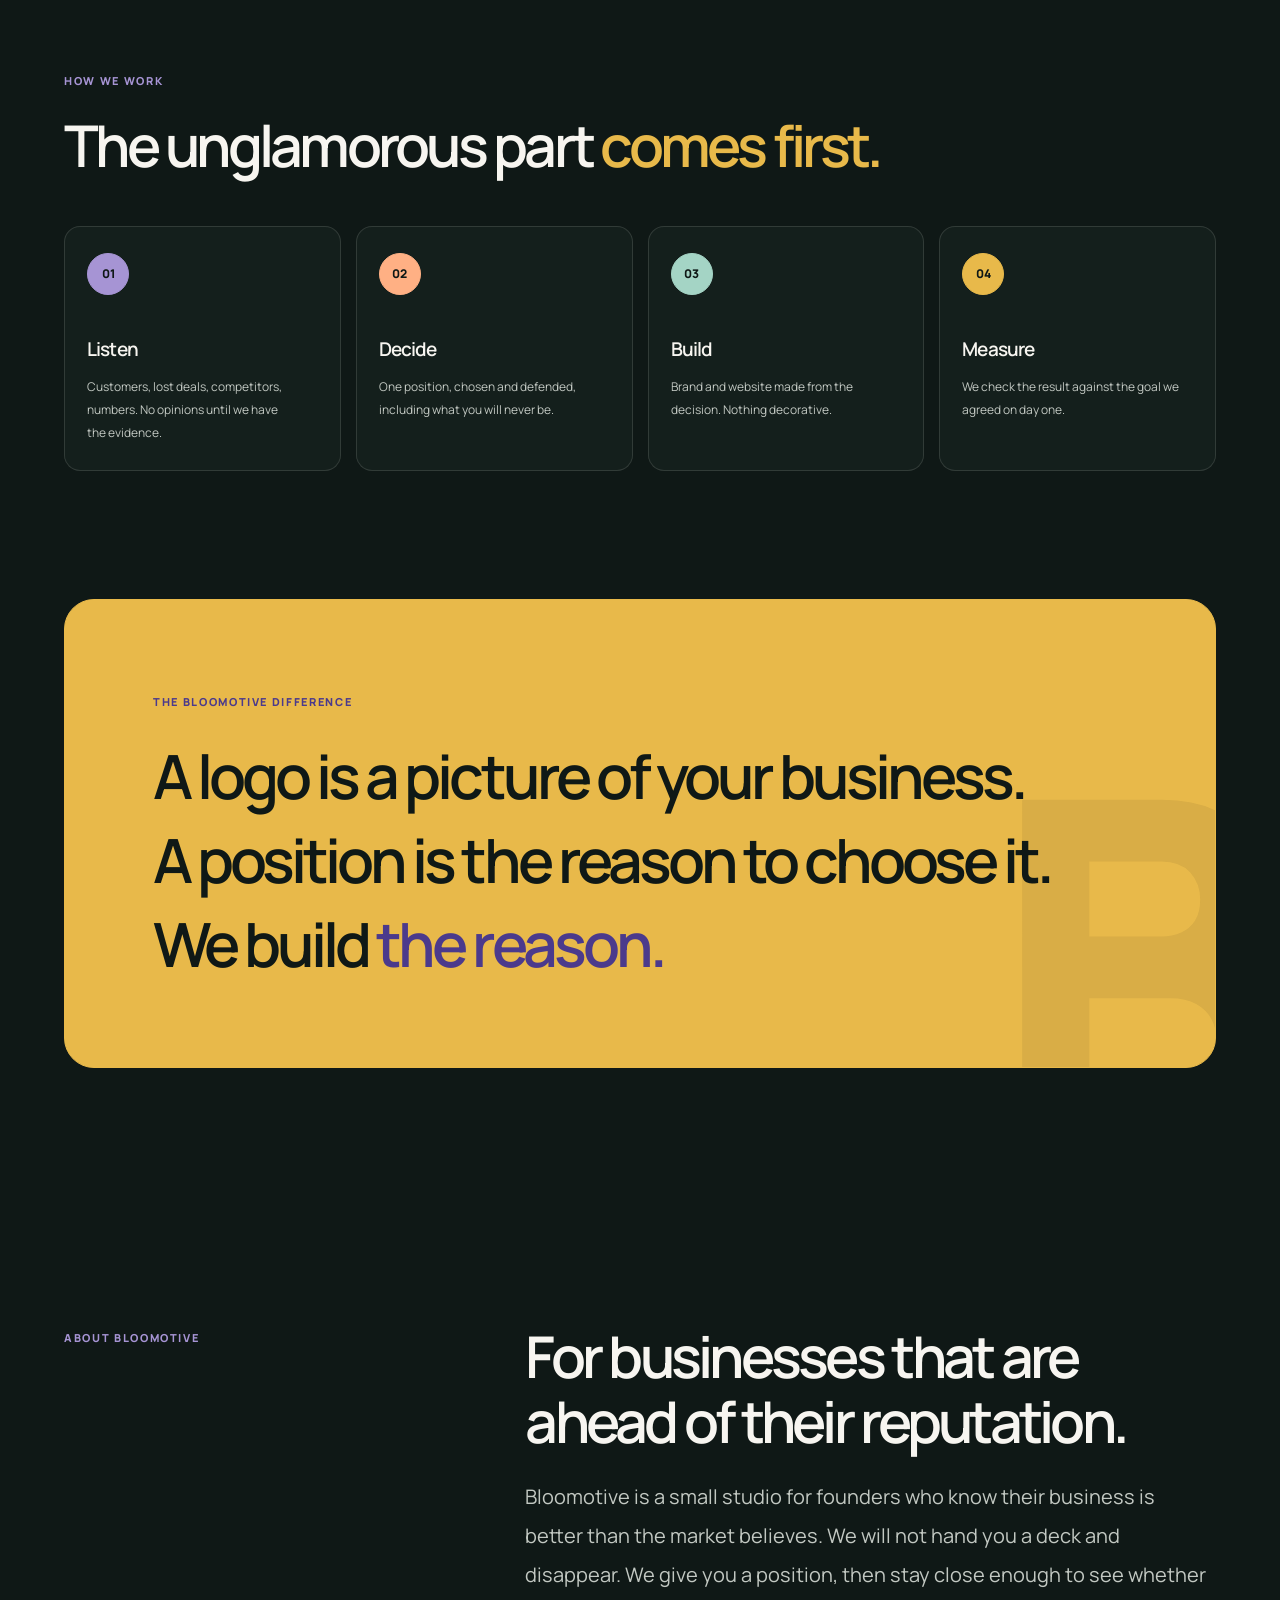
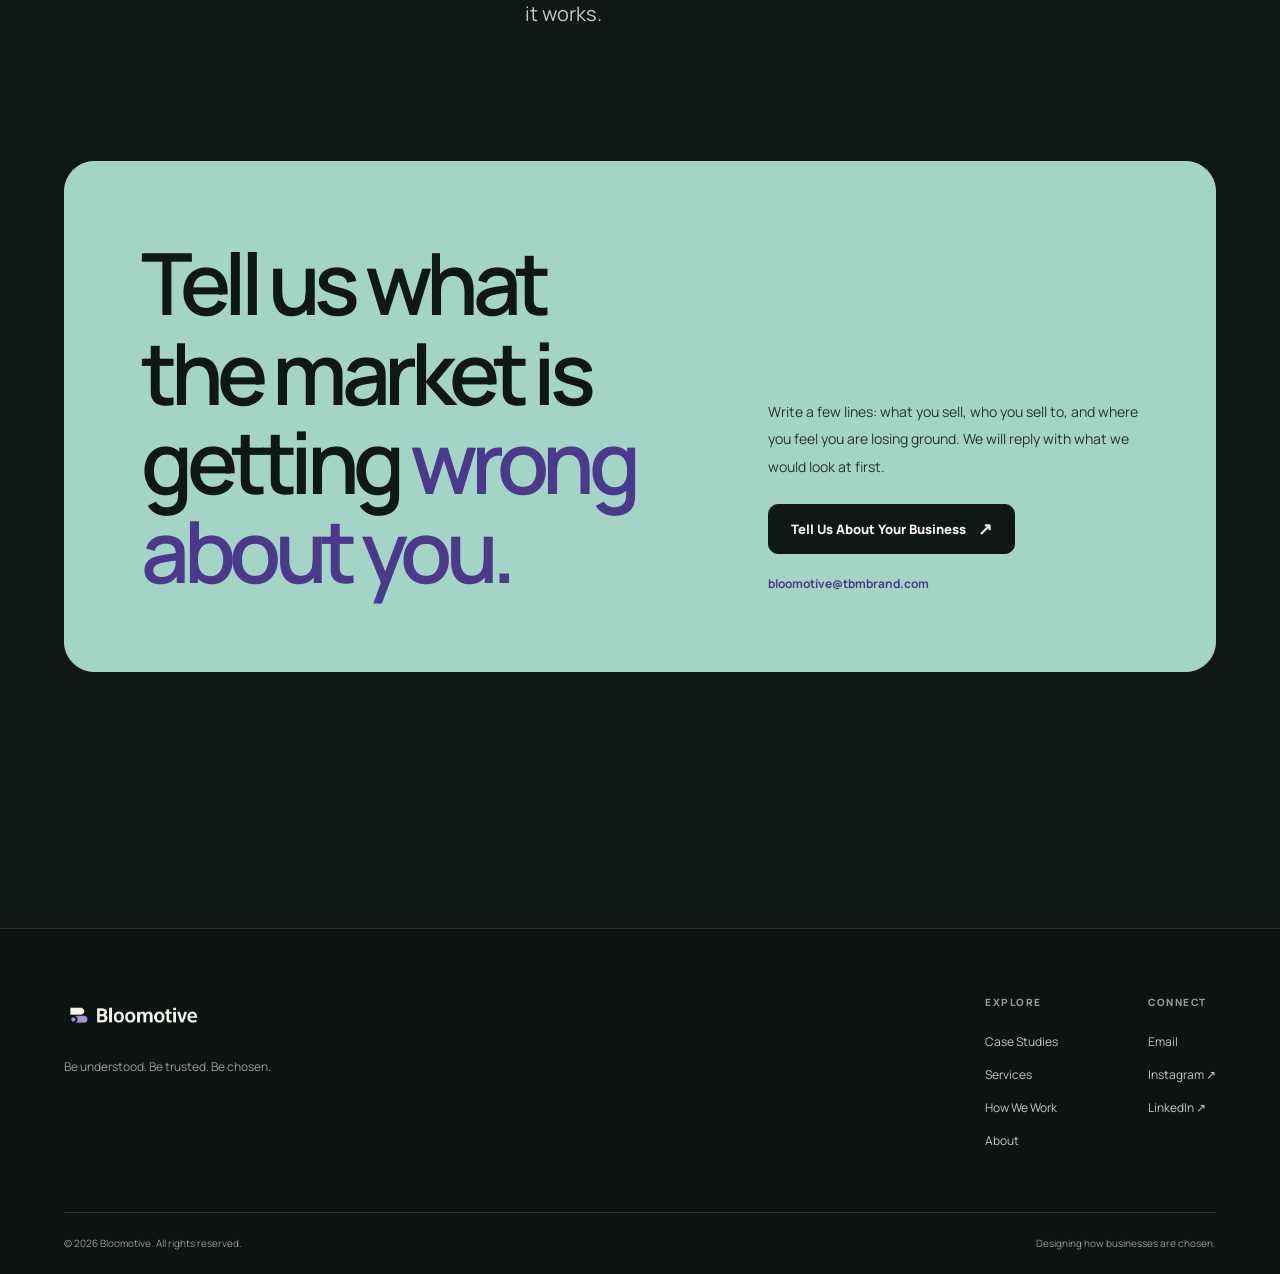
==== commit 3f9fee2e: "Update index.html" ====
--- a/index.html
+++ b/index.html
@@ -1510,7 +1510,7 @@
 
       <div class="scene rise" style="--i:2">
   <img 
-    src="hero-image.jpg" 
+    src="herro image.png" 
     alt="Cinematic modern conference room featuring the Bloomotive 3D brand mark and abstract business charts"
     class="hero-image"
   />
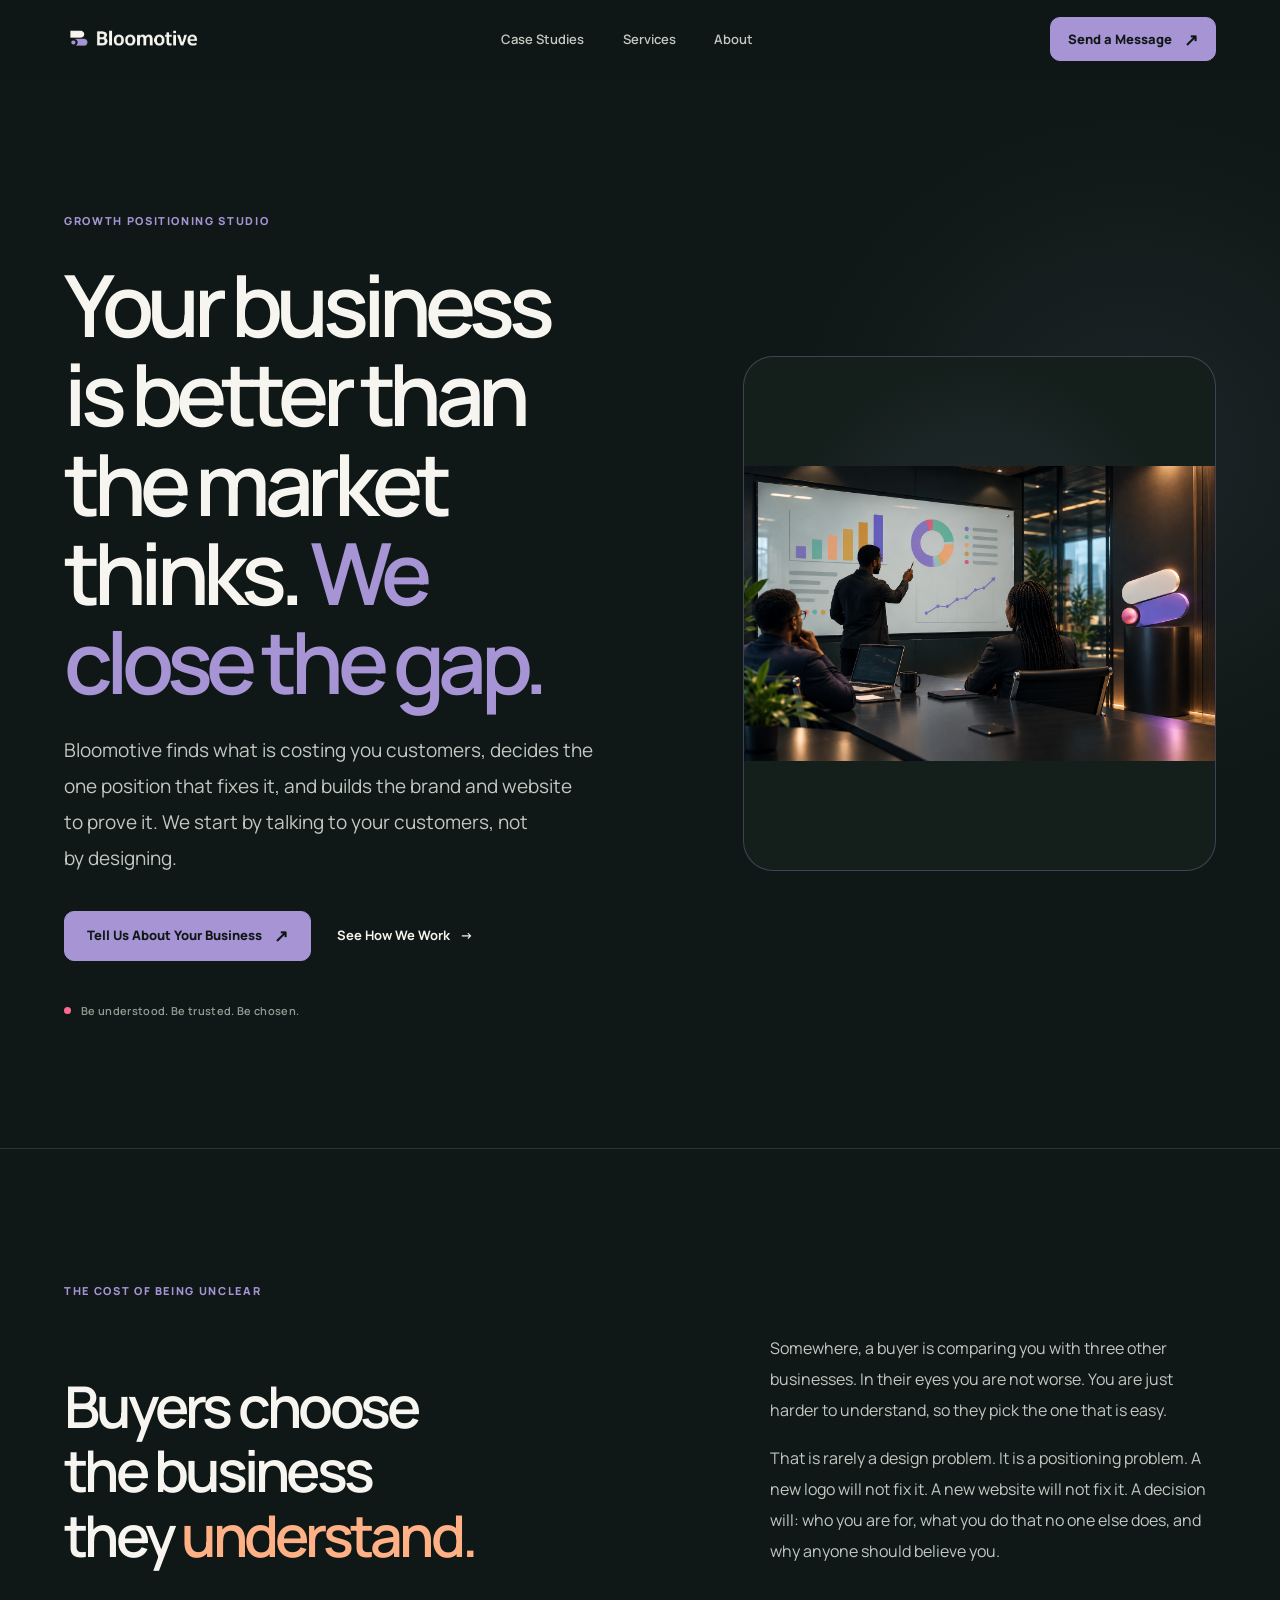
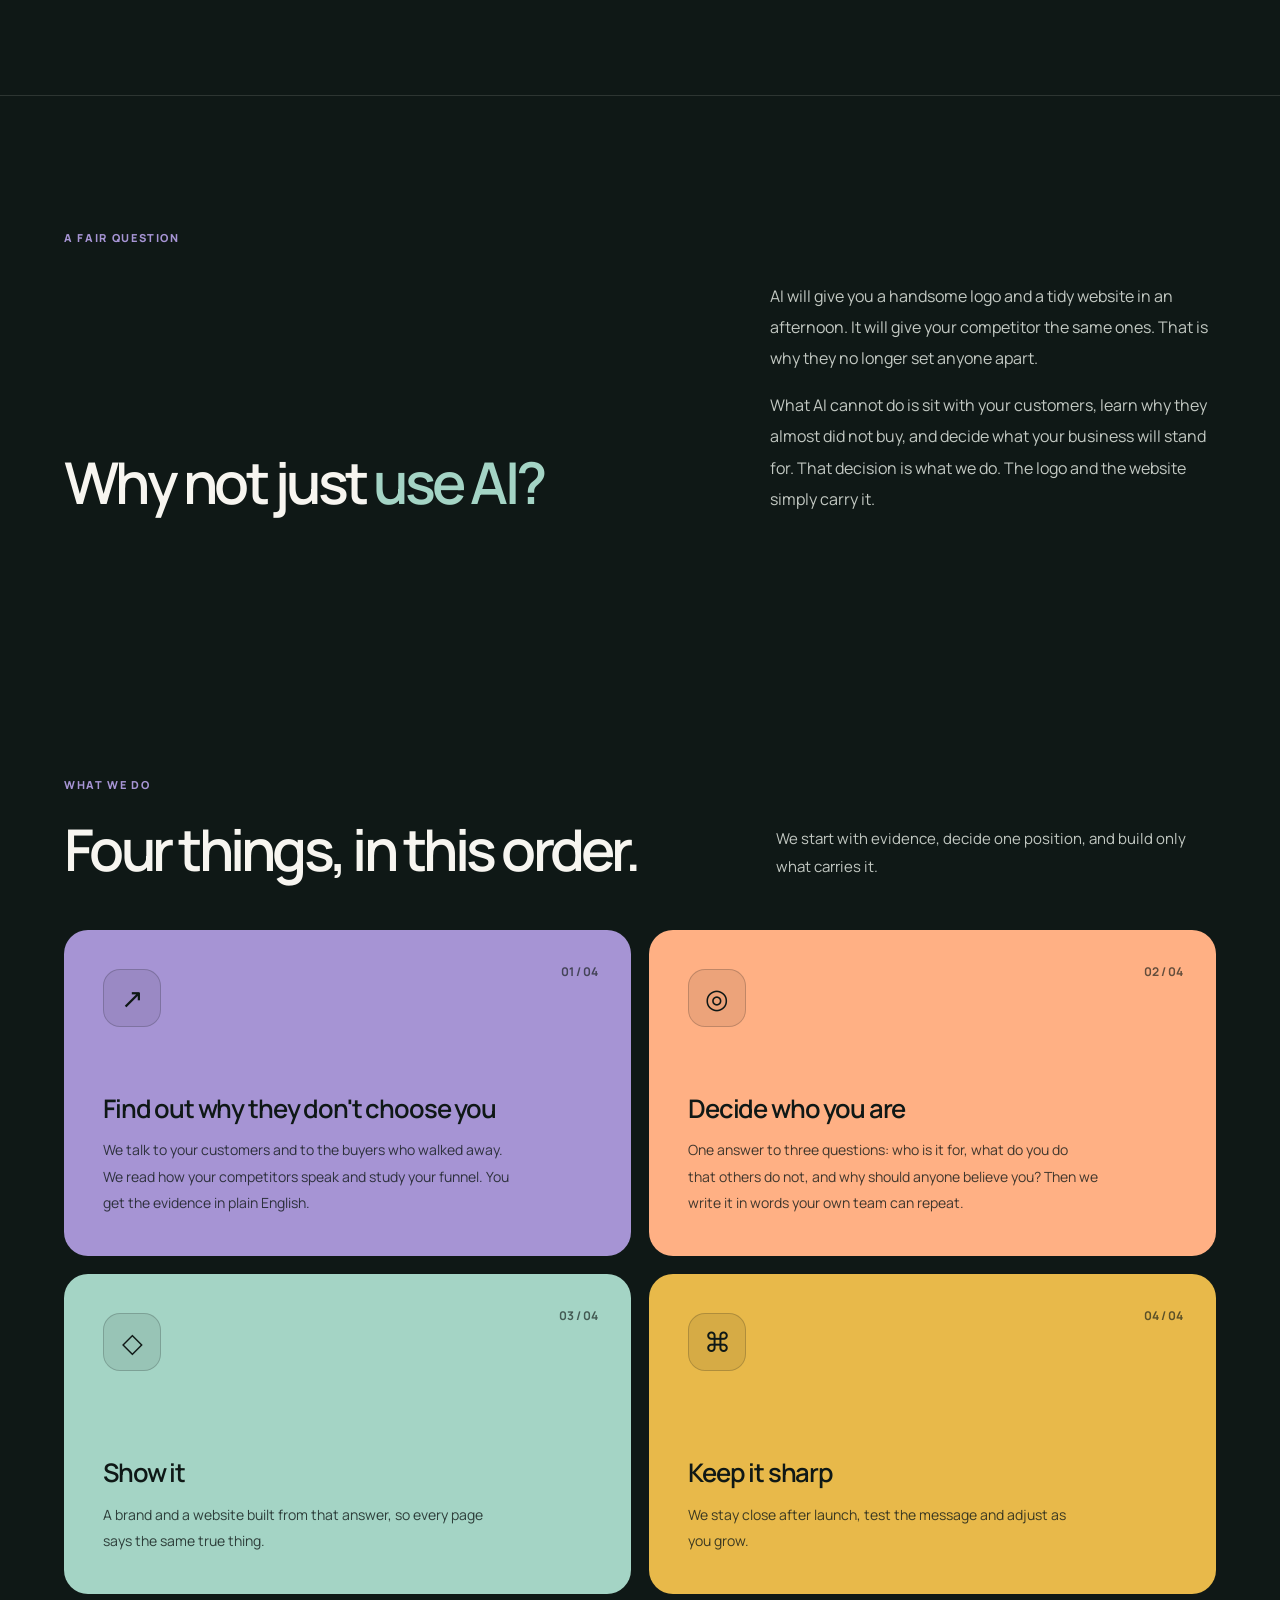
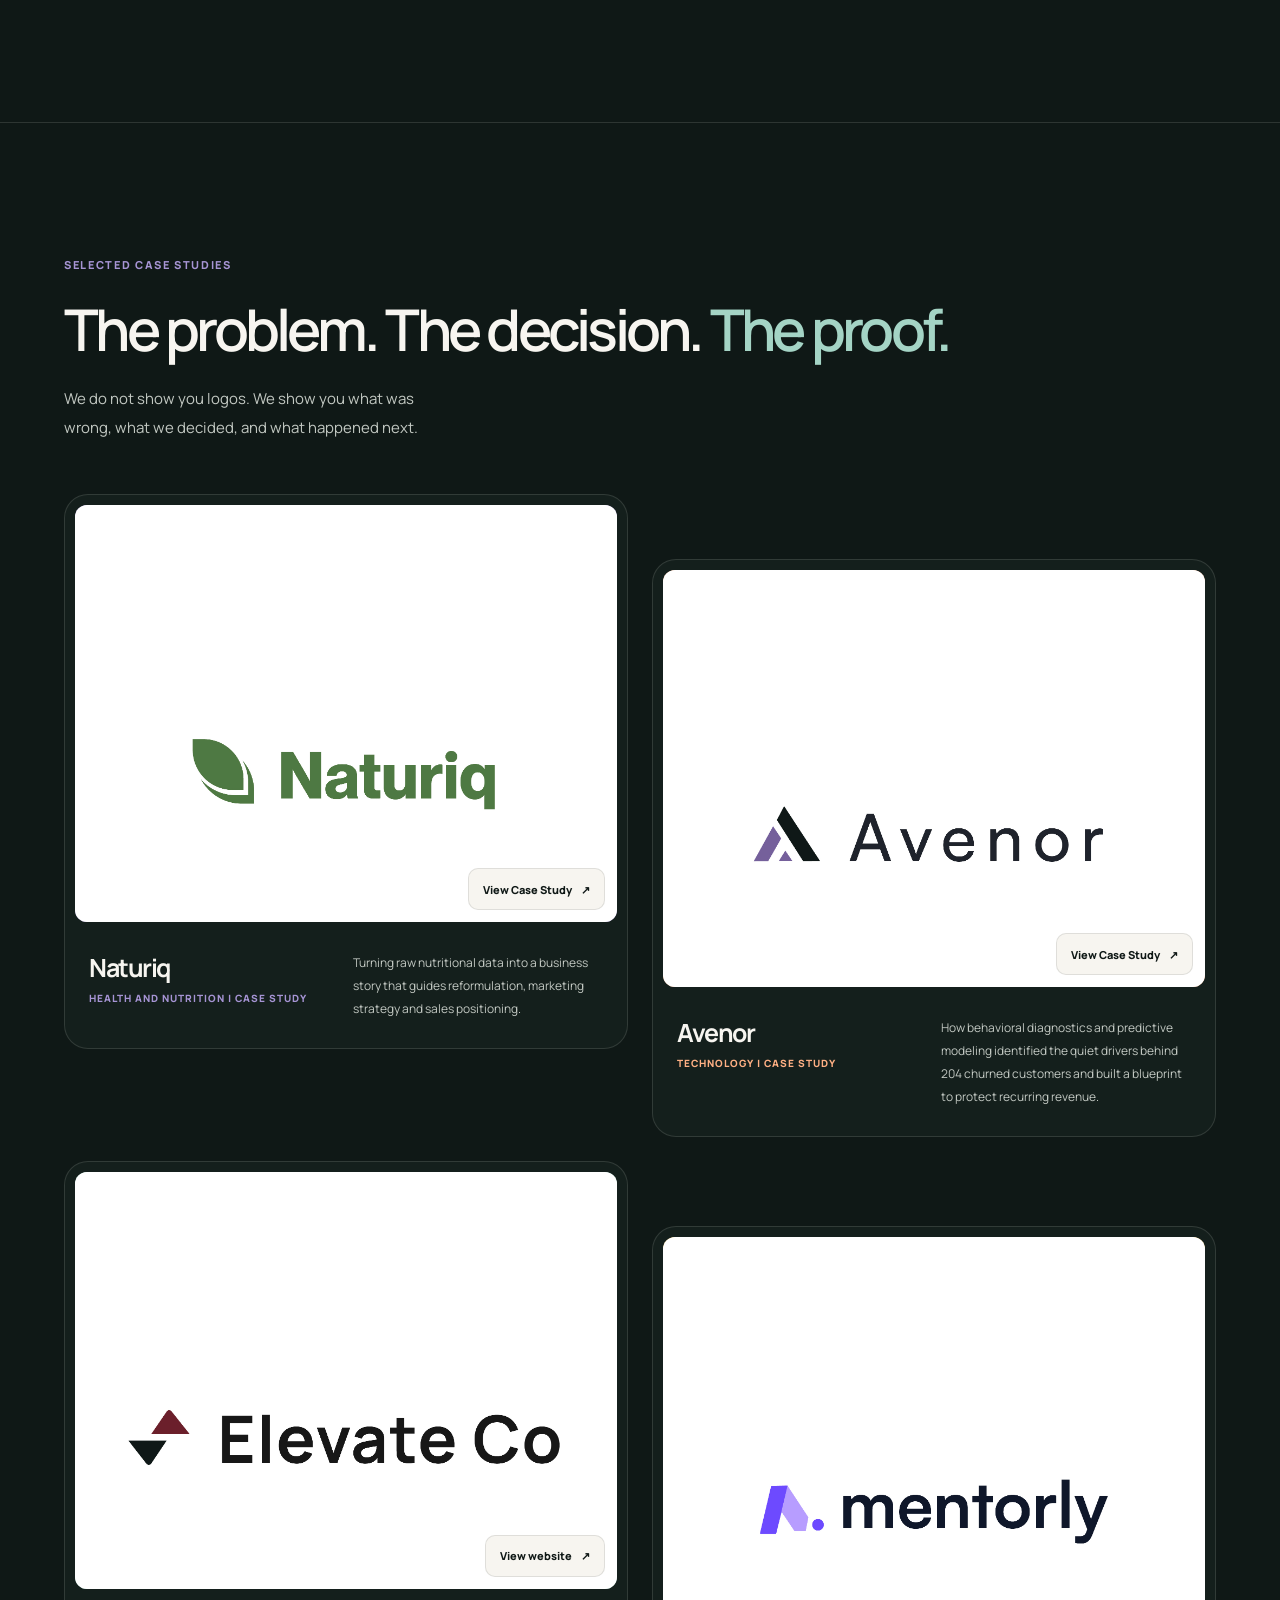
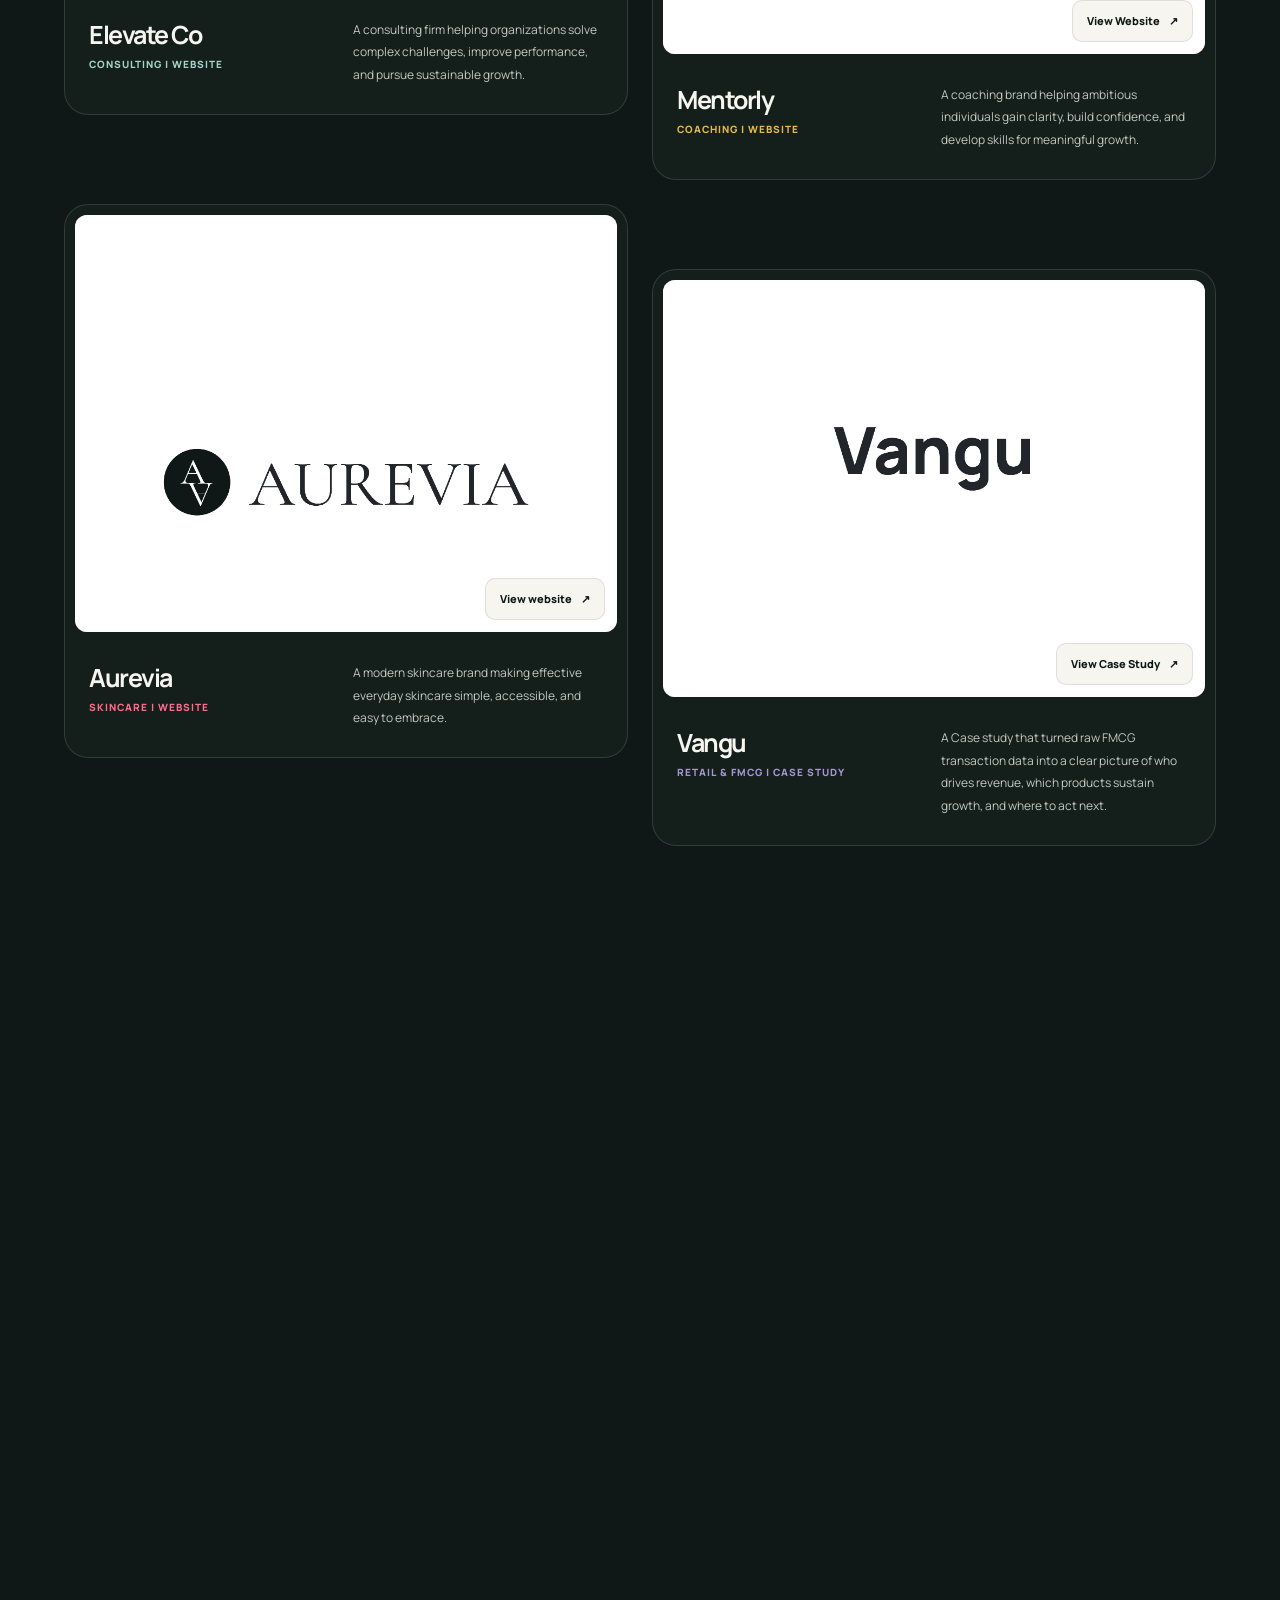
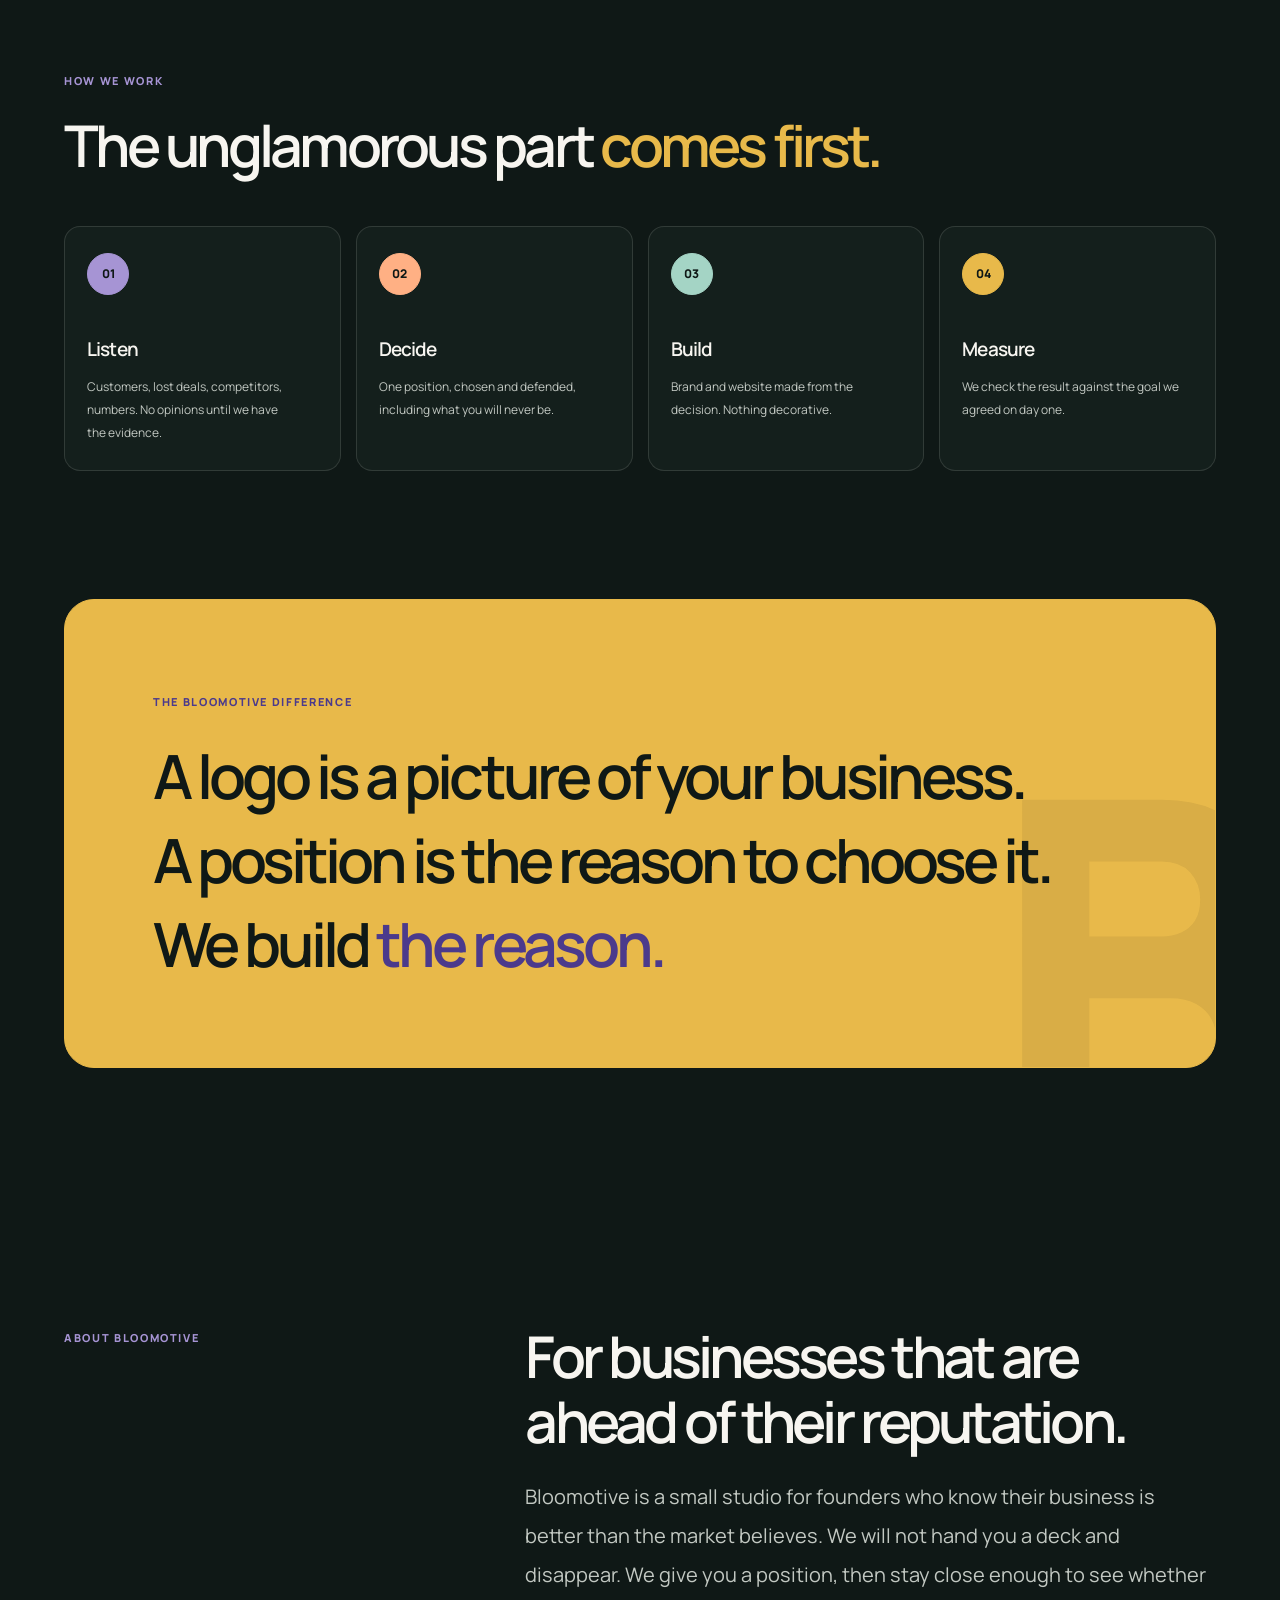
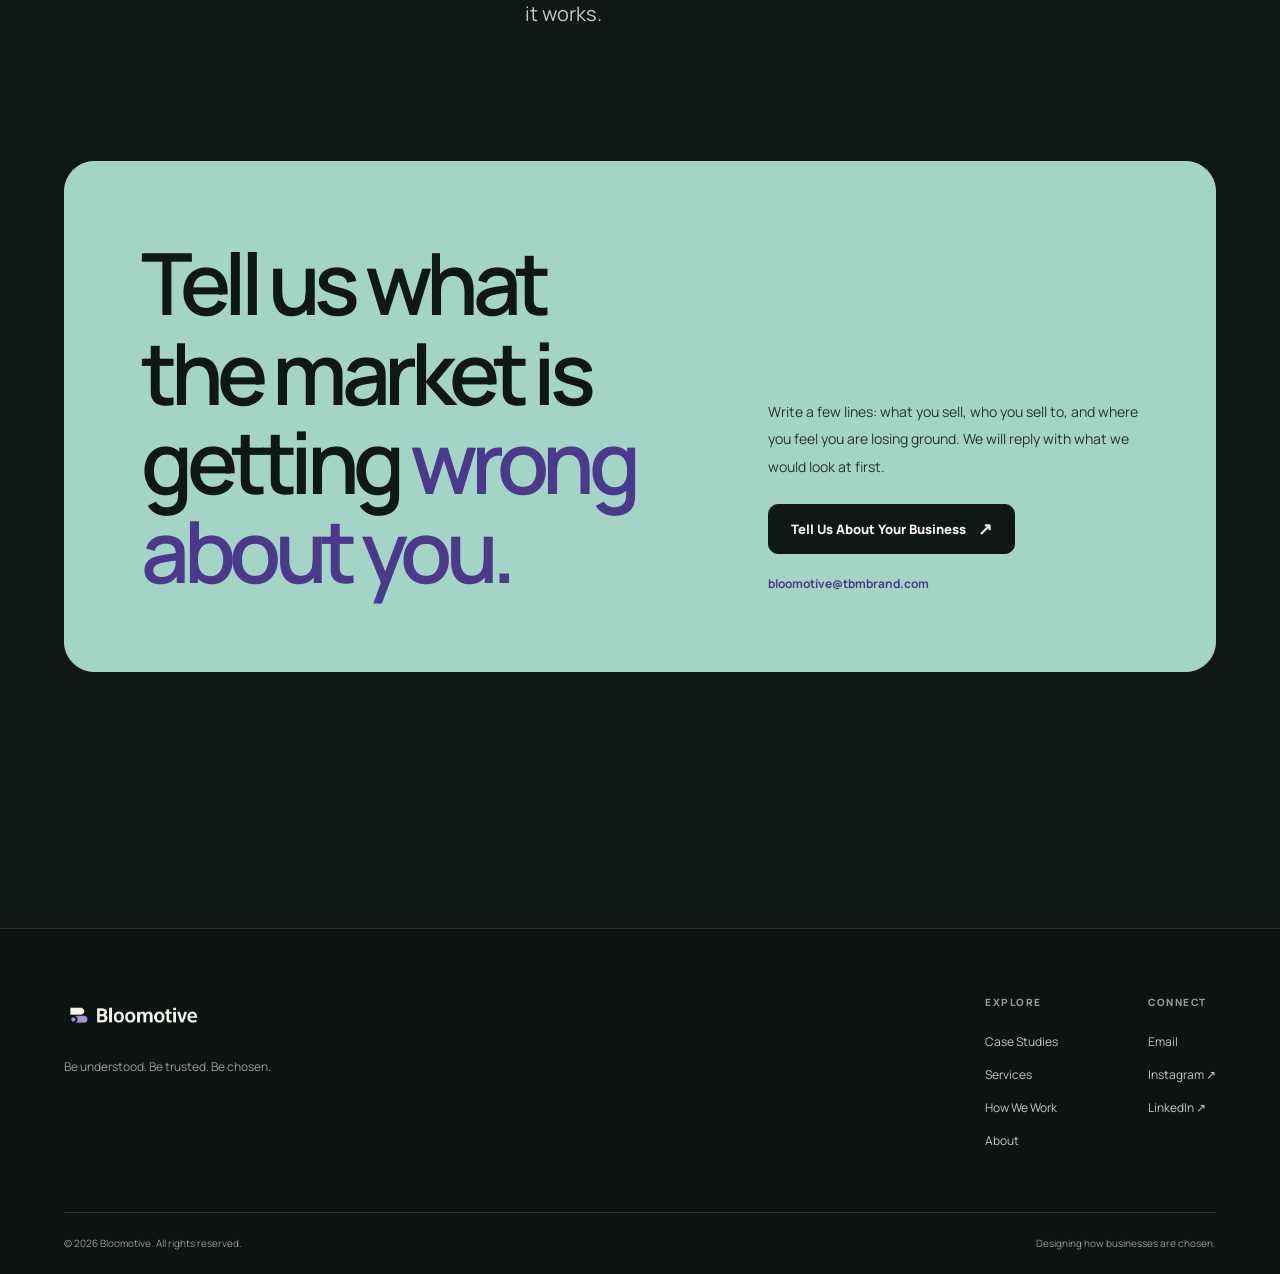
==== commit 2064a8ca: "Update index.html" ====
--- a/index.html
+++ b/index.html
@@ -1898,8 +1898,8 @@
          <article class="project reveal">
           <div class="project-image" data-name="">
             <img
-              src="vangu.png"
-              alt="Vanguard case study"
+              src="vangu.jpg"
+              alt="Vangu case study"
               loading="lazy"
               onerror="this.remove()">
 
